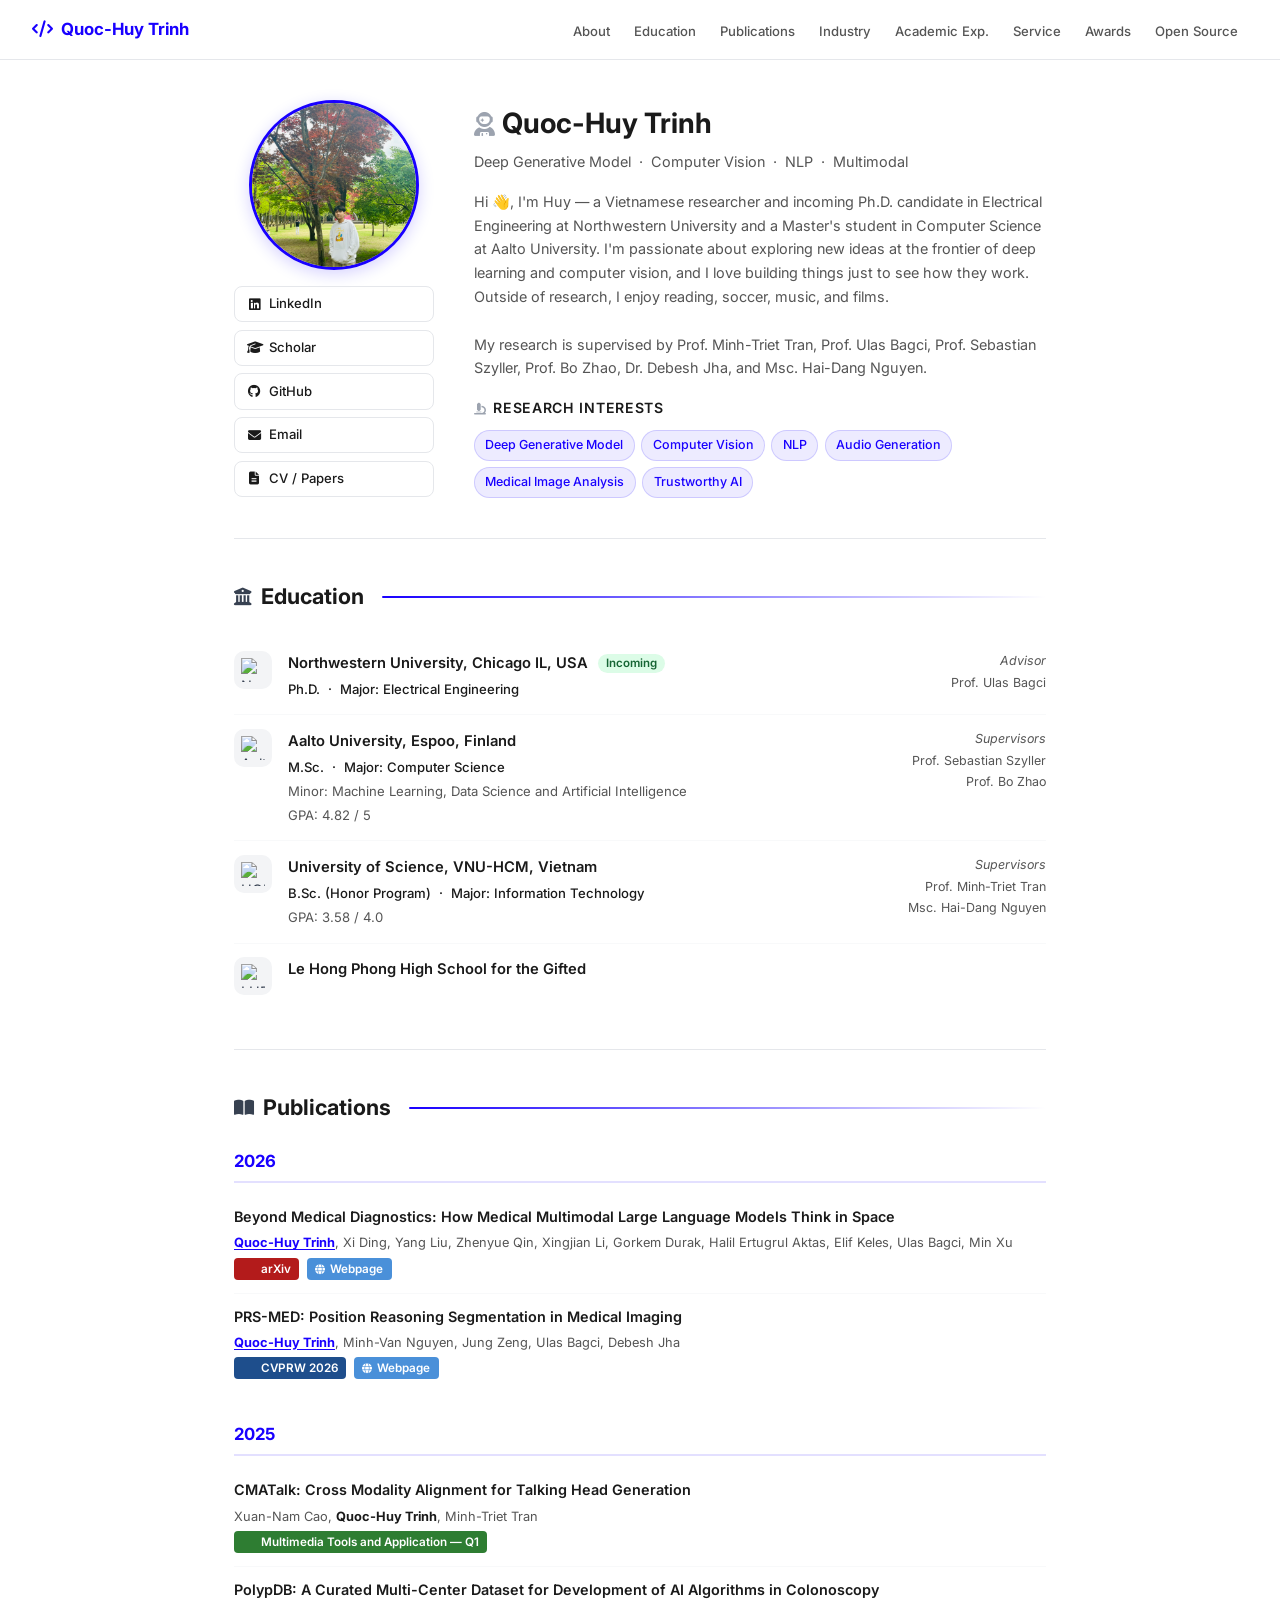
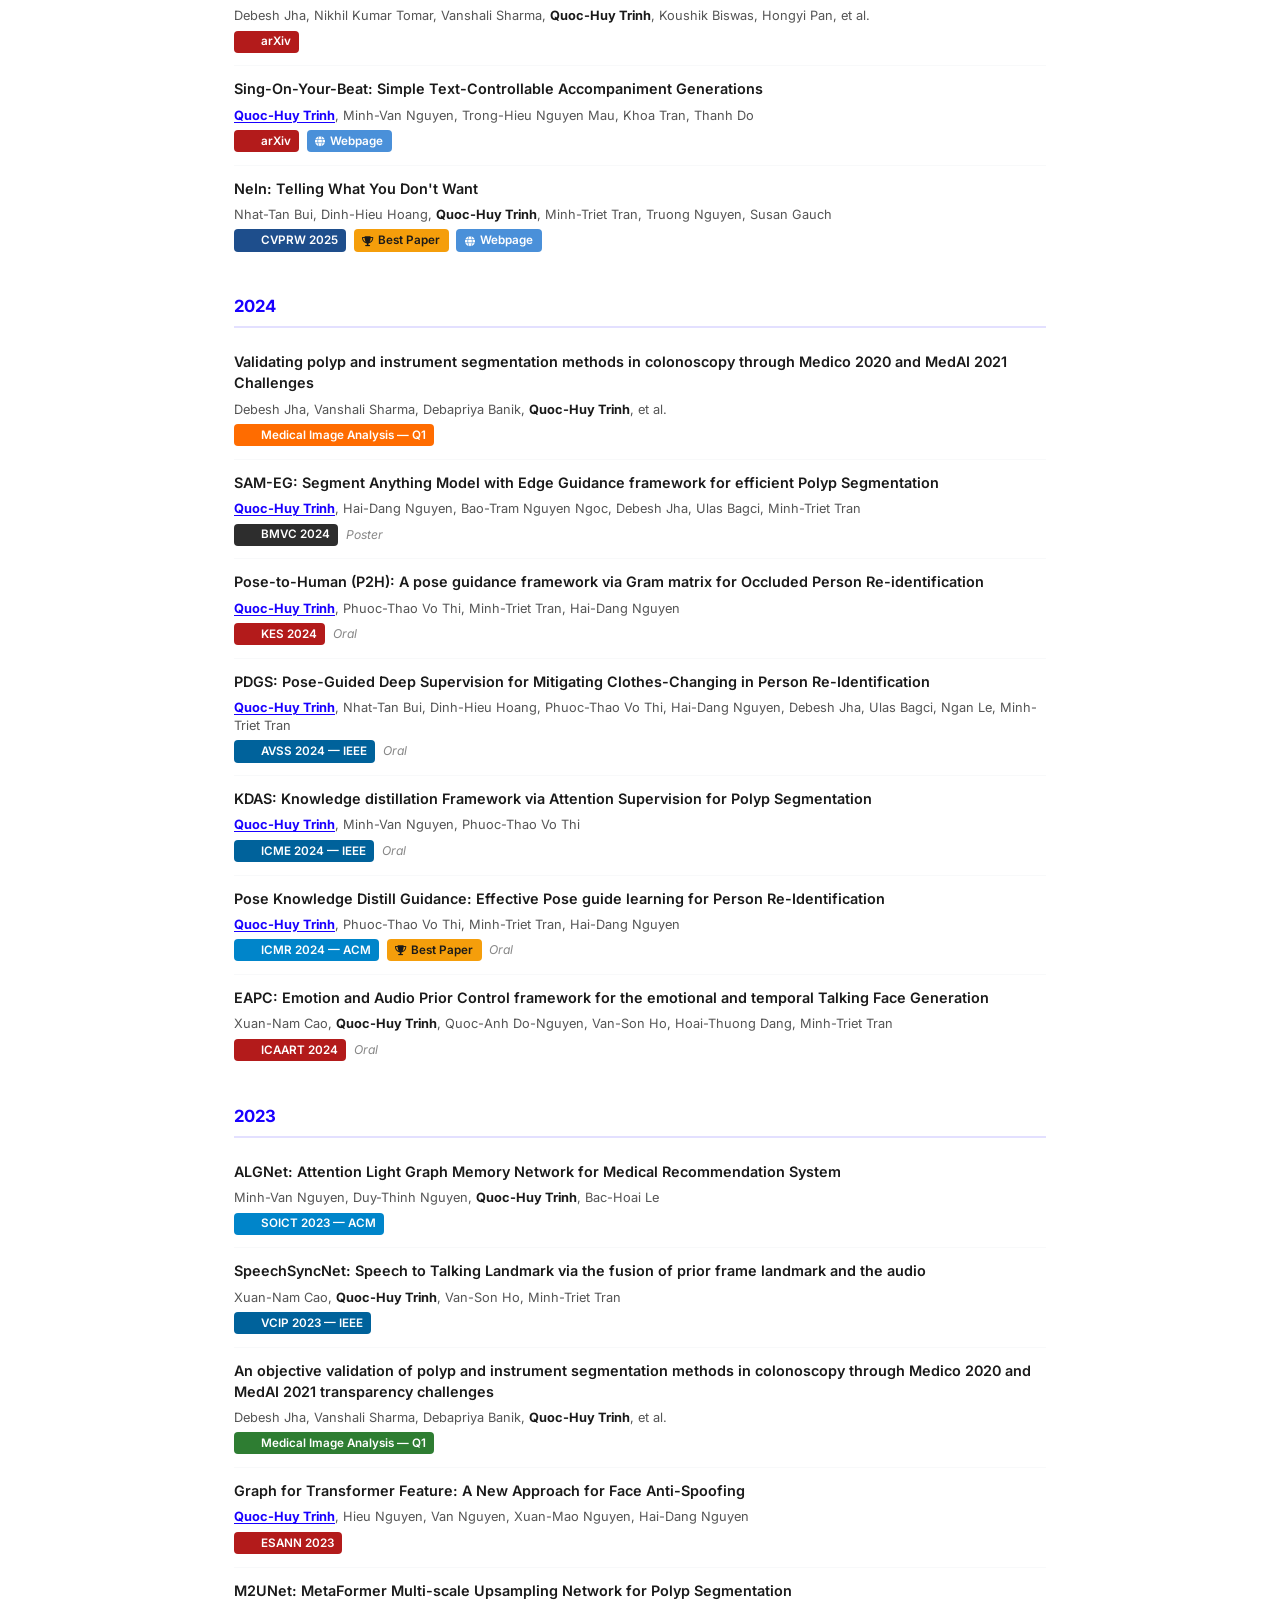
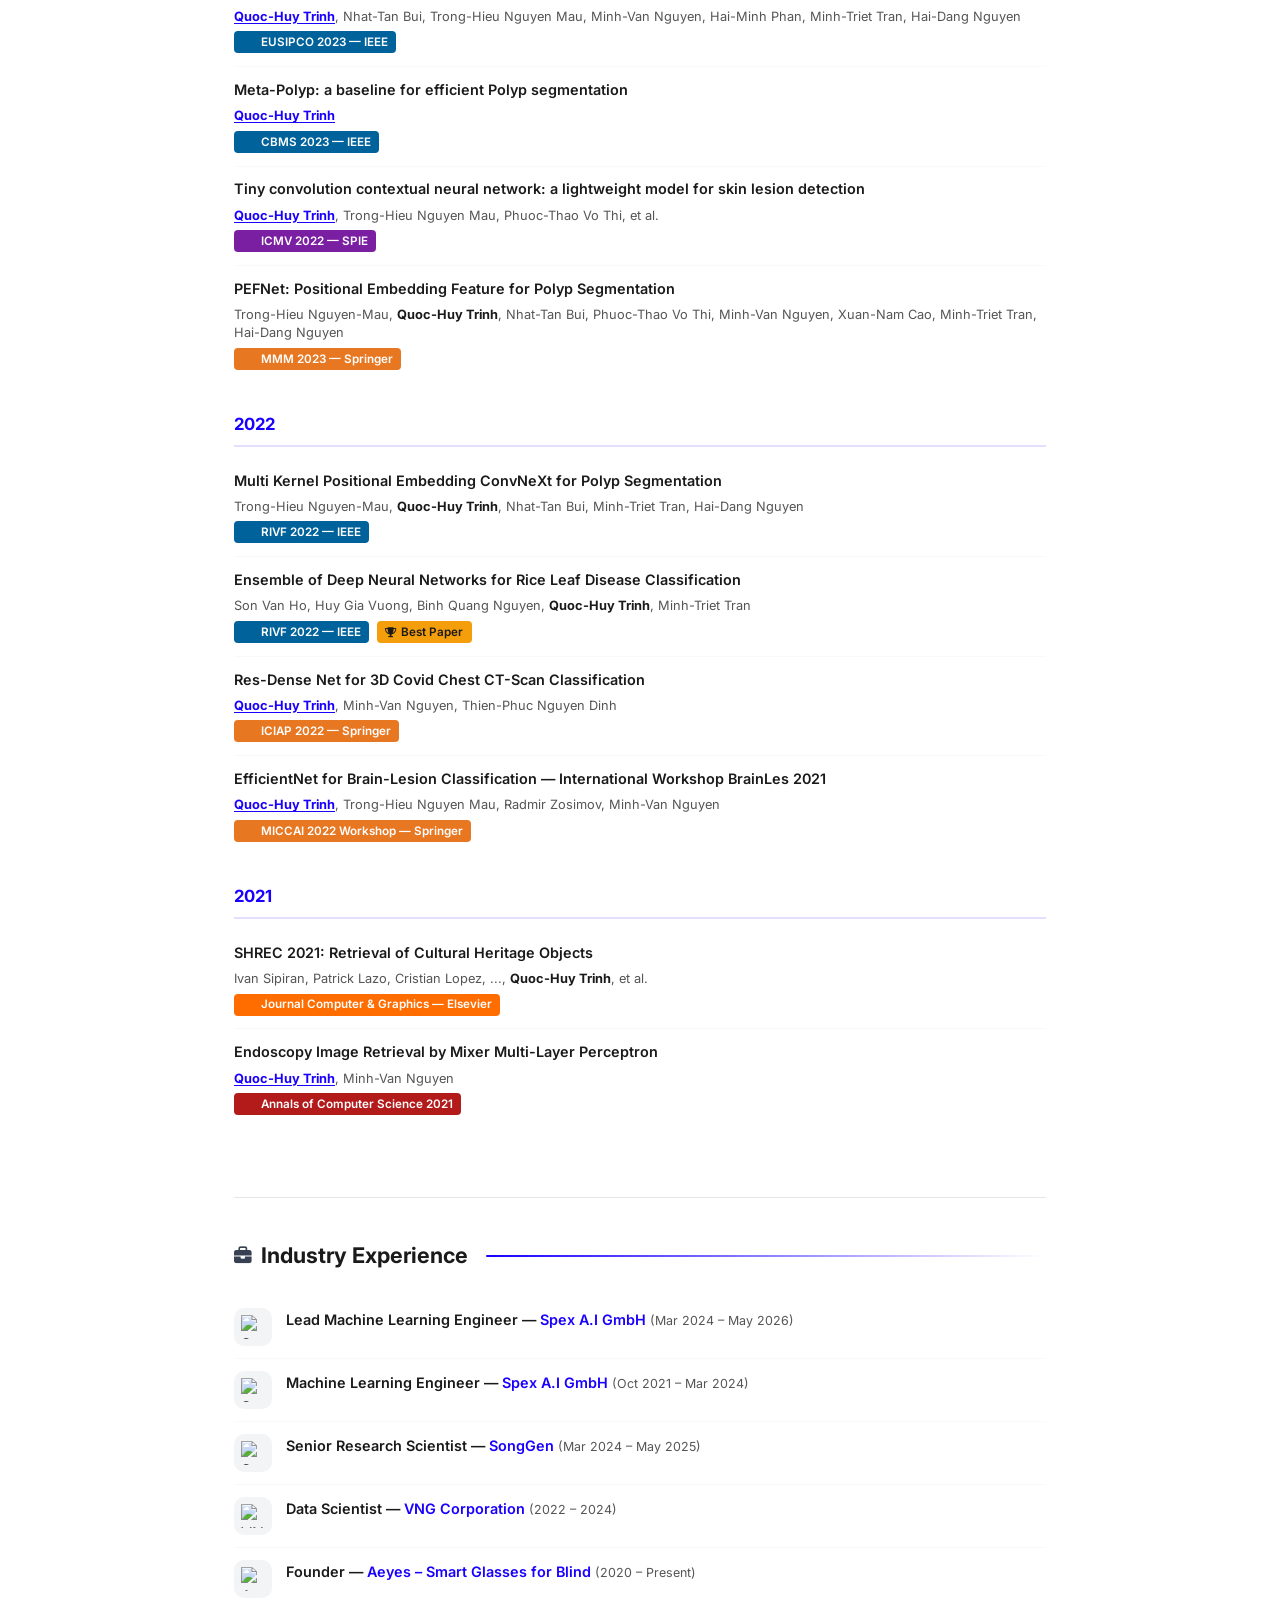
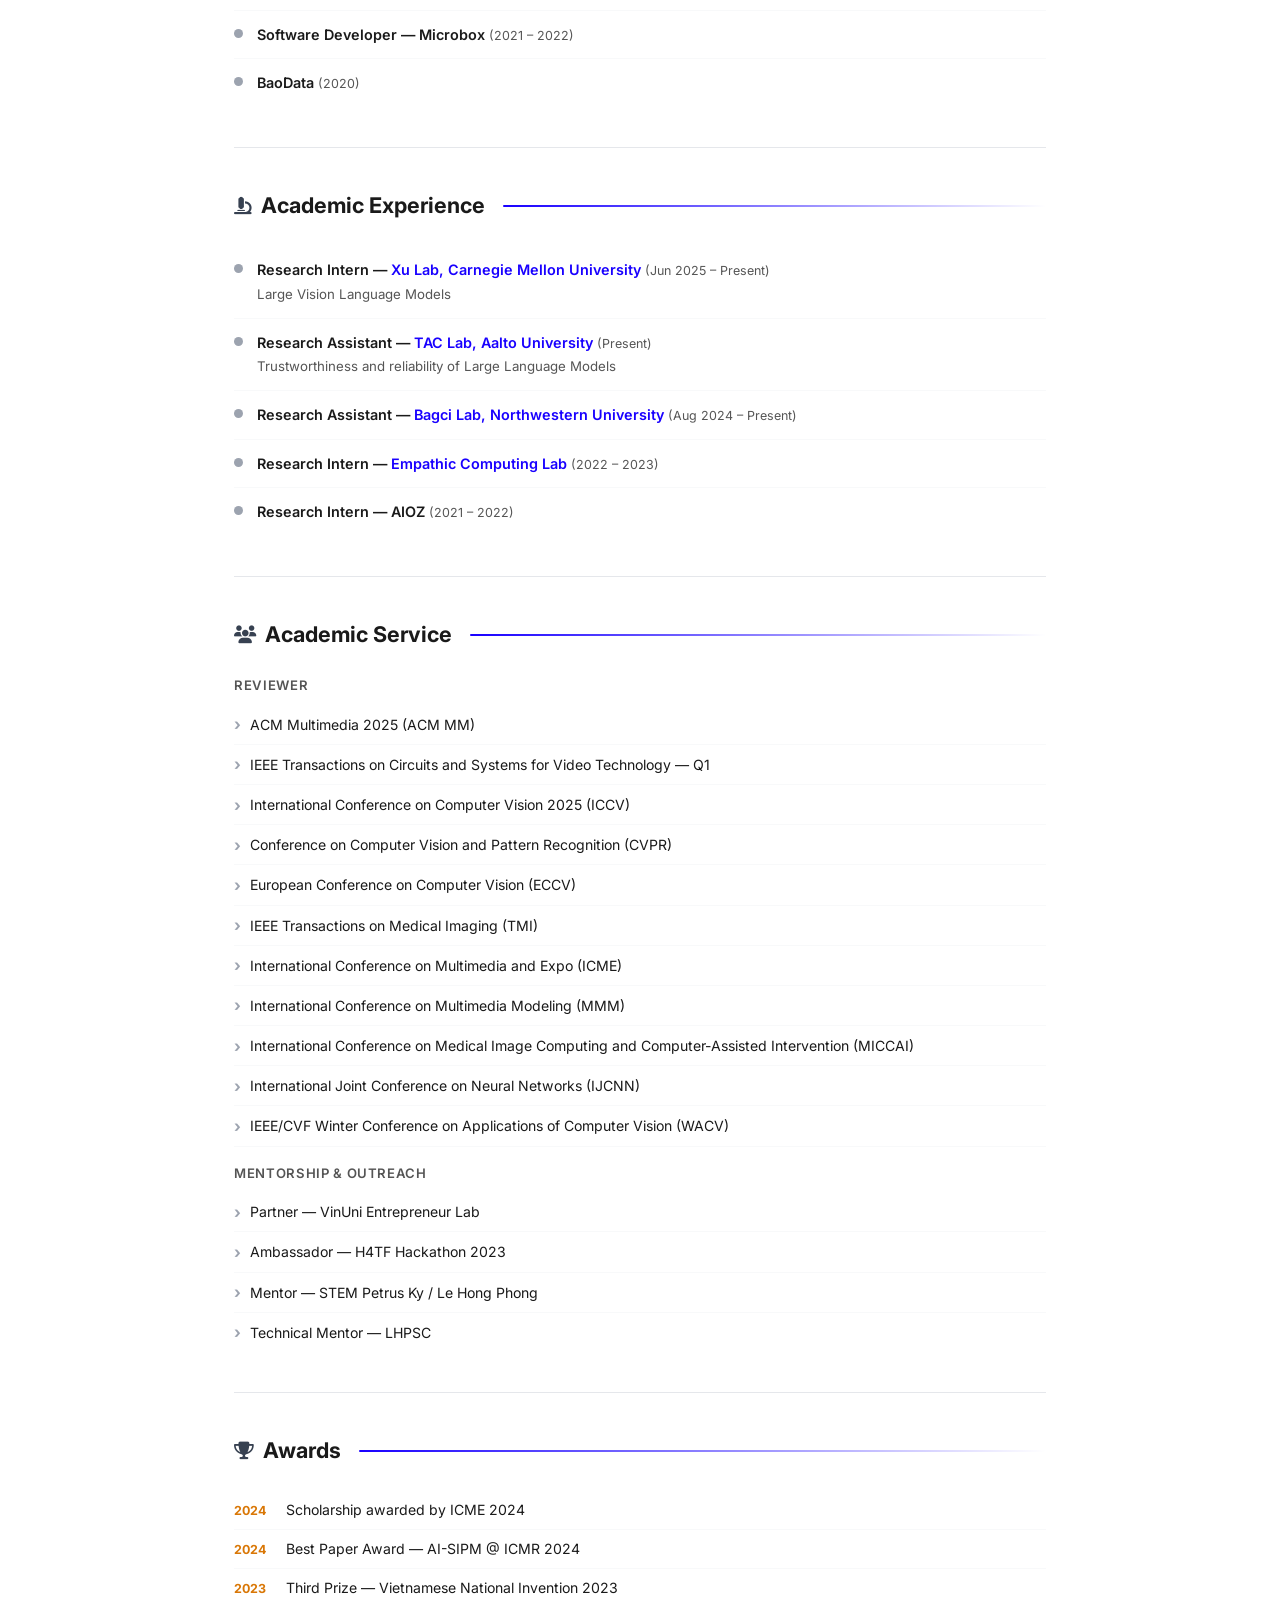
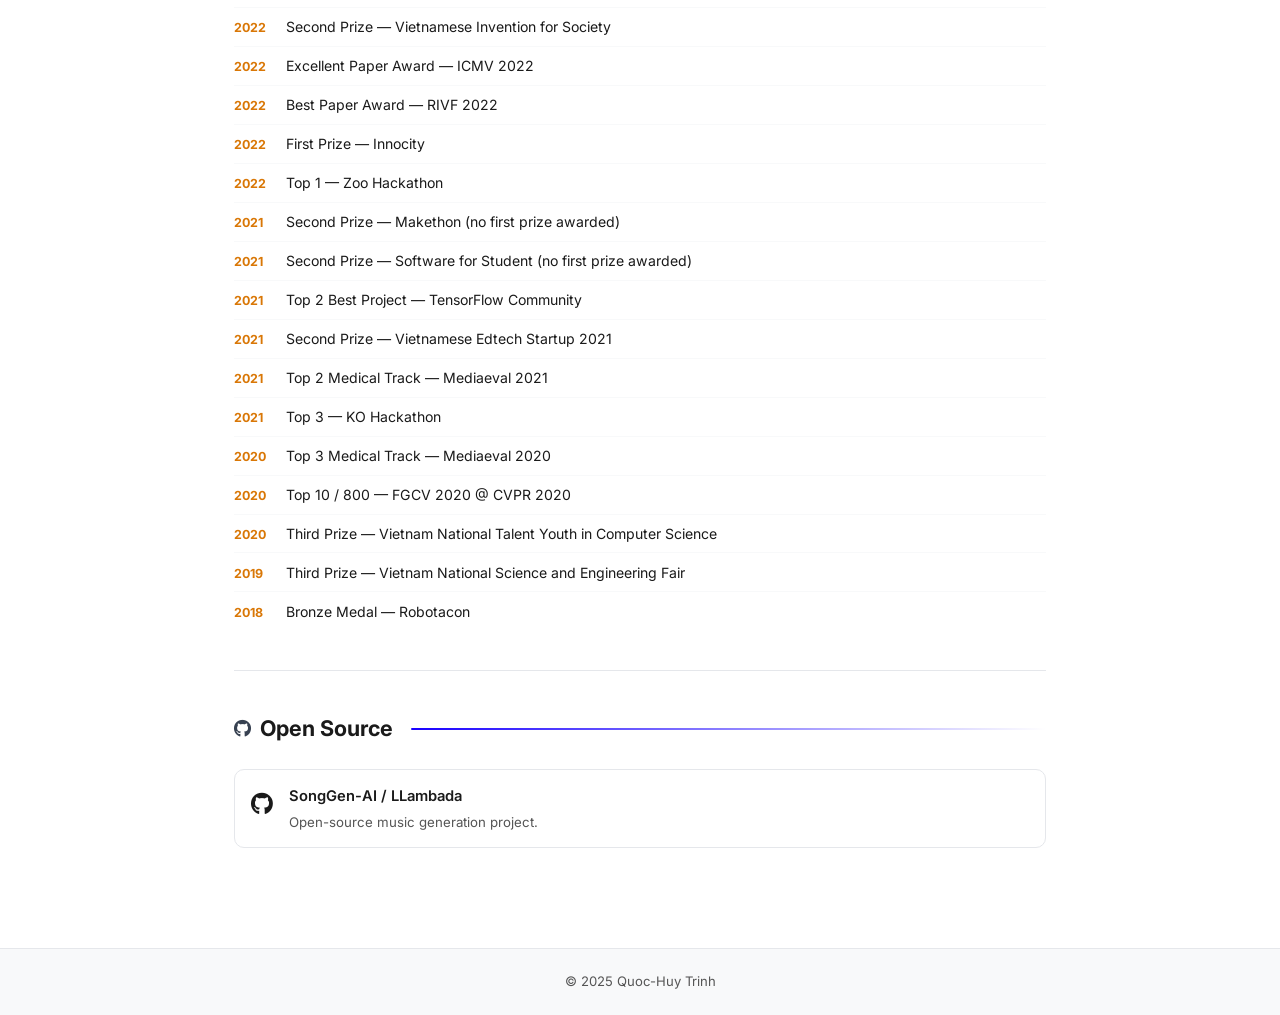
==== index.html @ 124f7237 "decorate" ====
<!DOCTYPE html>
<html lang="en">
<head>
    <meta charset="UTF-8">
    <title>Quoc-Huy Trinh</title>
    <meta name="viewport" content="width=device-width, initial-scale=1">
    <link rel="preconnect" href="https://fonts.googleapis.com">
    <link rel="preconnect" href="https://fonts.gstatic.com" crossorigin>
    <link href="https://fonts.googleapis.com/css2?family=Inter:wght@300;400;500;600;700&display=swap" rel="stylesheet">
    <link rel="stylesheet" href="https://cdnjs.cloudflare.com/ajax/libs/font-awesome/6.4.0/css/all.min.css">
    <link rel="icon" href="https://cdn.iconscout.com/icon/free/png-256/free-h-character-alphabet-letter-32852.png">
    <style>
        :root {
            --primary: #1900FF;
            --primary-dark: #1200cc;
            --primary-soft: rgba(25, 0, 255, 0.08);
            --text: #1a1a1a;
            --text-light: #555;
            --bg: #ffffff;
            --bg-alt: #f8f9fa;
            --border: #e5e7eb;
            --nav-height: 60px;
        }

        * { margin: 0; padding: 0; box-sizing: border-box; }

        html { scroll-behavior: smooth; }

        body {
            font-family: 'Inter', sans-serif;
            color: var(--text);
            background: var(--bg);
            line-height: 1.65;
        }

        /* ── NAV ── */
        nav {
            position: sticky;
            top: 0;
            z-index: 100;
            background: rgba(255,255,255,0.96);
            backdrop-filter: blur(8px);
            border-bottom: 1px solid var(--border);
            height: var(--nav-height);
            display: flex;
            align-items: center;
            padding: 0 2rem;
            gap: 2rem;
        }

        .nav-brand {
            font-size: 1.05rem;
            font-weight: 700;
            color: var(--primary);
            text-decoration: none;
            display: flex;
            align-items: center;
            gap: 0.5rem;
            white-space: nowrap;
            margin-right: auto;
        }

        .nav-links {
            display: flex;
            gap: 0.2rem;
            list-style: none;
        }

        .nav-links a {
            font-size: 0.82rem;
            font-weight: 500;
            color: var(--text-light);
            text-decoration: none;
            padding: 0.35rem 0.65rem;
            border-radius: 6px;
            transition: color 0.15s, background 0.15s;
            white-space: nowrap;
        }

        .nav-links a:hover {
            color: var(--primary);
            background: var(--primary-soft);
        }

        /* ── LAYOUT ── */
        main {
            max-width: 860px;
            margin: 0 auto;
            padding: 0 1.5rem 3rem;
        }

        section {
            padding: 2.5rem 0;
            border-bottom: 1px solid var(--border);
        }

        section:last-child { border-bottom: none; }

        .section-title {
            font-size: 1.35rem;
            font-weight: 700;
            color: var(--text);
            margin-bottom: 1.4rem;
            display: flex;
            align-items: center;
            gap: 0.55rem;
        }

        .section-title .icon {
            color: #374151;
            font-size: 1.1rem;
        }

        .section-title::after {
            content: '';
            flex: 1;
            height: 2px;
            background: linear-gradient(to right, var(--primary), transparent);
            margin-left: 0.6rem;
            border-radius: 2px;
        }

        /* ── ABOUT ── */
        .about-grid {
            display: grid;
            grid-template-columns: 200px 1fr;
            gap: 2.5rem;
            align-items: start;
        }

        .about-photo-col {
            display: flex;
            flex-direction: column;
            align-items: center;
            gap: 1rem;
        }

        .profile-photo {
            width: 170px;
            height: 170px;
            border-radius: 50%;
            object-fit: cover;
            border: 3px solid var(--primary);
            box-shadow: 0 4px 16px rgba(25,0,255,0.18);
        }

        .social-links {
            display: flex;
            flex-direction: column;
            gap: 0.45rem;
            width: 100%;
        }

        .social-link {
            display: flex;
            align-items: center;
            gap: 0.5rem;
            padding: 0.4rem 0.75rem;
            border-radius: 8px;
            text-decoration: none;
            font-size: 0.82rem;
            font-weight: 500;
            color: var(--text);
            border: 1px solid var(--border);
            transition: all 0.18s;
        }

        .social-link:hover {
            background: var(--primary);
            color: white;
            border-color: var(--primary);
        }

        .social-link i { width: 14px; text-align: center; }

        .about-bio h2 {
            font-size: 1.75rem;
            font-weight: 700;
            color: var(--text);
            margin-bottom: 0.25rem;
        }

        .about-bio .subtitle {
            font-size: 0.9rem;
            color: var(--text-light);
            margin-bottom: 1rem;
        }

        .about-bio p {
            font-size: 0.9rem;
            color: var(--text-light);
            margin-bottom: 0.75rem;
        }

        .research-interests { margin-top: 1rem; }

        .research-interests h3 {
            font-size: 0.88rem;
            font-weight: 600;
            margin-bottom: 0.7rem;
            color: var(--text);
            text-transform: uppercase;
            letter-spacing: 0.05em;
        }

        .interest-tags {
            display: flex;
            flex-wrap: wrap;
            gap: 0.4rem;
        }

        .interest-tag {
            background: var(--primary-soft);
            color: var(--primary);
            padding: 0.25rem 0.65rem;
            border-radius: 20px;
            font-size: 0.78rem;
            font-weight: 500;
            border: 1px solid rgba(25,0,255,0.15);
        }

        .phd-notice {
            margin-top: 1.1rem;
            padding: 0.7rem 1rem;
            background: linear-gradient(135deg, rgba(25,0,255,0.05), rgba(25,0,255,0.09));
            border-left: 3px solid var(--primary);
            border-radius: 0 8px 8px 0;
            font-size: 0.875rem;
            font-weight: 500;
            color: var(--primary-dark);
            display: flex;
            align-items: center;
            gap: 0.5rem;
        }

        /* ── EDUCATION ── */
        .edu-item {
            display: flex;
            gap: 1rem;
            padding: 0.85rem 0;
            border-bottom: 1px solid var(--bg-alt);
        }

        .edu-item:last-child { border-bottom: none; }

        .edu-icon {
            width: 38px;
            height: 38px;
            border-radius: 10px;
            background: #f3f4f6;
            display: flex;
            align-items: center;
            justify-content: center;
            color: #374151;
            flex-shrink: 0;
            font-size: 0.9rem;
        }

        .edu-icon img {
            width: 24px;
            height: 24px;
            object-fit: contain;
        }

        .edu-item { align-items: flex-start; }

        .edu-content {
            flex: 1;
            display: flex;
            justify-content: space-between;
            align-items: flex-start;
            gap: 1rem;
        }

        .edu-main { flex: 1; }

        .edu-content h3 { font-size: 0.92rem; font-weight: 600; margin-bottom: 0.25rem; }

        .edu-details {
            font-size: 0.82rem;
            color: var(--text-light);
            display: flex;
            flex-direction: column;
            gap: 0.15rem;
            margin-top: 0.15rem;
        }

        .edu-details .edu-major { font-weight: 500; color: var(--text); }
        .edu-details .edu-minor { color: var(--text-light); }
        .edu-details .edu-gpa   { color: var(--text-light); }

        .edu-supervisor {
            text-align: right;
            font-size: 0.78rem;
            color: var(--text-light);
            white-space: nowrap;
            flex-shrink: 0;
        }

        .edu-supervisor span {
            display: block;
            font-style: italic;
            margin-bottom: 0.1rem;
        }

        /* ── PUBLICATIONS ── */
        .year-group { margin-bottom: 1.8rem; }

        .year-label {
            font-size: 1.05rem;
            font-weight: 700;
            color: var(--primary);
            margin-bottom: 0.7rem;
            padding-bottom: 0.35rem;
            border-bottom: 2px solid rgba(25,0,255,0.12);
        }

        .pub-item {
            padding: 0.8rem 0;
            border-bottom: 1px solid var(--bg-alt);
        }

        .pub-item:last-child { border-bottom: none; }

        .pub-title {
            font-size: 0.9rem;
            font-weight: 600;
            margin-bottom: 0.4rem;
            color: var(--text);
            line-height: 1.45;
        }

        .pub-meta {
            display: flex;
            align-items: center;
            gap: 0.45rem;
            flex-wrap: wrap;
        }

        /* venue badges */
        .vbadge {
            display: inline-flex;
            align-items: center;
            gap: 0.3rem;
            padding: 0.18rem 0.55rem;
            border-radius: 4px;
            font-size: 0.73rem;
            font-weight: 600;
            text-decoration: none;
            transition: opacity 0.15s, transform 0.1s;
            line-height: 1.4;
        }

        .vbadge:hover { opacity: 0.82; transform: translateY(-1px); }

        .vbadge img {
            width: 13px;
            height: 13px;
            object-fit: contain;
            border-radius: 2px;
        }

        .vbadge i { font-size: 10px; }

        .b-ieee     { background: #00629B; color: #fff; }
        .b-arxiv    { background: #B31B1B; color: #fff; }
        .b-cvpr     { background: #1e4e8c; color: #fff; }
        .b-bmvc     { background: #2d2d2d; color: #fff; }
        .b-acm      { background: #0085CA; color: #fff; }
        .b-springer { background: #E87722; color: #fff; }
        .b-elsevier { background: #FF6C00; color: #fff; }
        .b-journal  { background: #2e7d32; color: #fff; }
        .b-spie     { background: #7B1FA2; color: #fff; }
        .b-other    { background: #546e7a; color: #fff; }
        .b-award    { background: #f59e0b; color: #1a1a1a; }
        .b-web      { background: #4a90d9; color: #fff; }

        .pub-authors {
            font-size: 0.8rem;
            color: var(--text-light);
            margin-bottom: 0.35rem;
            line-height: 1.4;
        }

        .me-first {
            color: var(--primary);
            font-weight: 700;
            text-decoration: underline;
            text-underline-offset: 2px;
        }

        .me {
            font-weight: 700;
            color: var(--text);
        }

        .pub-note {
            font-size: 0.76rem;
            color: #888;
            font-style: italic;
        }

        /* ── EXPERIENCE ── */
        .exp-item {
            display: flex;
            gap: 0.85rem;
            padding: 0.75rem 0;
            border-bottom: 1px solid var(--bg-alt);
            align-items: flex-start;
        }

        .exp-item:last-child { border-bottom: none; }

        .exp-dot {
            width: 9px;
            height: 9px;
            border-radius: 50%;
            background: #9ca3af;
            margin-top: 6px;
            flex-shrink: 0;
        }

        .exp-icon {
            width: 38px;
            height: 38px;
            border-radius: 10px;
            background: #f3f4f6;
            display: flex;
            align-items: center;
            justify-content: center;
            flex-shrink: 0;
        }

        .exp-icon img {
            width: 24px;
            height: 24px;
            object-fit: contain;
        }

        .exp-content h3 { font-size: 0.9rem; font-weight: 600; }
        .exp-content p  { font-size: 0.83rem; color: var(--text-light); margin-top: 0.1rem; }
        .exp-content a  { color: var(--primary); text-decoration: none; }
        .exp-content a:hover { text-decoration: underline; }

        .exp-period {
            font-size: 0.78rem;
            color: var(--text-light);
            font-weight: 400;
        }

        /* ── SERVICE ── */
        .service-subsection {
            font-size: 0.82rem;
            font-weight: 600;
            color: var(--text-light);
            text-transform: uppercase;
            letter-spacing: 0.05em;
            margin: 1rem 0 0.5rem;
        }

        .service-subsection:first-child { margin-top: 0; }

        .service-item {
            padding: 0.4rem 0;
            font-size: 0.88rem;
            border-bottom: 1px solid var(--bg-alt);
            display: flex;
            align-items: center;
            gap: 0.55rem;
        }

        .service-item:last-child { border-bottom: none; }

        .service-item::before {
            content: '›';
            color: #9ca3af;
            font-weight: 700;
            font-size: 1rem;
        }

        /* ── AWARDS ── */
        .award-item {
            display: flex;
            gap: 0.9rem;
            padding: 0.45rem 0;
            border-bottom: 1px solid var(--bg-alt);
            align-items: baseline;
            font-size: 0.88rem;
        }

        .award-item:last-child { border-bottom: none; }

        .award-year {
            font-size: 0.78rem;
            font-weight: 700;
            color: #d97706;
            min-width: 38px;
        }

        /* ── OPEN SOURCE ── */
        .repo-card {
            display: flex;
            align-items: flex-start;
            gap: 1rem;
            padding: 0.85rem 1rem;
            border: 1px solid var(--border);
            border-radius: 10px;
            text-decoration: none;
            color: var(--text);
            transition: border-color 0.18s, box-shadow 0.18s;
            margin-bottom: 0.75rem;
        }

        .repo-card:hover {
            border-color: #9ca3af;
            box-shadow: 0 2px 8px rgba(0,0,0,0.07);
        }

        .repo-card-icon {
            font-size: 1.4rem;
            color: #1a1a1a;
            flex-shrink: 0;
            margin-top: 2px;
        }

        .repo-card-body h3 {
            font-size: 0.92rem;
            font-weight: 600;
            margin-bottom: 0.2rem;
        }

        .repo-card-body p {
            font-size: 0.83rem;
            color: var(--text-light);
        }

        /* ── FOOTER ── */
        footer {
            background: var(--bg-alt);
            border-top: 1px solid var(--border);
            padding: 1.4rem;
            text-align: center;
            font-size: 0.82rem;
            color: var(--text-light);
        }

        /* ── WAVE ANIMATION ── */
        @keyframes wave {
            0%,100% { transform: rotate(0deg); }
            20%      { transform: rotate(20deg); }
            40%      { transform: rotate(-8deg); }
            60%      { transform: rotate(16deg); }
            80%      { transform: rotate(-4deg); }
        }

        /* ── RESPONSIVE ── */
        @media (max-width: 680px) {
            .about-grid { grid-template-columns: 1fr; }
            .about-photo-col { flex-direction: row; align-items: flex-start; flex-wrap: wrap; }
            .profile-photo { width: 120px; height: 120px; }
            .social-links { flex-direction: row; flex-wrap: wrap; }
            .social-link { flex: 1 1 120px; }
            .nav-links { display: none; }
        }
    </style>
</head>
<body>

<!-- ════════════════════════════════════════
     NAVIGATION
═════════════════════════════════════════ -->
<nav>
    <a href="#about" class="nav-brand">
        <i class="fa fa-code"></i>
        Quoc-Huy Trinh
    </a>
    <ul class="nav-links">
        <li><a href="#about">About</a></li>
        <li><a href="#education">Education</a></li>
        <li><a href="#publications">Publications</a></li>
        <li><a href="#industry">Industry</a></li>
        <li><a href="#academic-exp">Academic Exp.</a></li>
        <li><a href="#academic-service">Service</a></li>
        <li><a href="#awards">Awards</a></li>
        <li><a href="#opensource">Open Source</a></li>
    </ul>
</nav>

<main>

    <!-- ══════════════════════════════════
         ABOUT ME
    ═══════════════════════════════════ -->
    <section id="about">
        <div class="about-grid">

            <!-- photo + social -->
            <div class="about-photo-col">
                <img class="profile-photo" src="./huy.jpg" alt="Quoc-Huy Trinh">
                <div class="social-links">
                    <a class="social-link" href="https://www.linkedin.com/in/huy-quoc-450459161/" target="_blank">
                        <i class="fab fa-linkedin"></i> LinkedIn
                    </a>
                    <a class="social-link" href="https://scholar.google.com/citations?user=VQwSY1gAAAAJ&hl=en" target="_blank">
                        <i class="fas fa-graduation-cap"></i> Scholar
                    </a>
                    <a class="social-link" href="https://github.com/huyquoctrinh" target="_blank">
                        <i class="fab fa-github"></i> GitHub
                    </a>
                    <a class="social-link" href="mailto:trnhquchuy@yahoo.com.vn">
                        <i class="fas fa-envelope"></i> Email
                    </a>
                    <a class="social-link" href="https://drive.google.com/drive/folders/1bl-qgxJdpaIf_KxpLGqctbzZltnwOYov?usp=sharing" target="_blank">
                        <i class="fas fa-file-alt"></i> CV / Papers
                    </a>
                </div>
            </div>

            <!-- bio -->
            <div class="about-bio">
                <h2><i class="fas fa-user-astronaut" style="font-size:0.85em;color:#9ca3af;margin-right:0.45rem;"></i>Quoc-Huy Trinh</h2>
                <p class="subtitle">Deep Generative Model &nbsp;·&nbsp; Computer Vision &nbsp;·&nbsp; NLP &nbsp;·&nbsp; Multimodal</p>
                <p>
                    Hi <span style="display:inline-block;animation:wave 1.8s ease-in-out infinite;transform-origin:70% 70%;">👋</span>, I'm Huy — a Vietnamese researcher and incoming Ph.D. candidate in Electrical Engineering at Northwestern University and a Master's student in Computer Science at Aalto University. I'm passionate about exploring new ideas at the frontier of deep learning and computer vision, and I love building things just to see how they work. Outside of research, I enjoy reading, soccer, music, and films.
                    <br><br>
                    My research is supervised by Prof. Minh-Triet Tran, Prof. Ulas Bagci, Prof. Sebastian Szyller, Prof. Bo Zhao, Dr. Debesh Jha, and Msc. Hai-Dang Nguyen.
                </p>

                <div class="research-interests">
                    <h3><i class="fas fa-microscope" style="color:#9ca3af;margin-right:0.4rem;font-size:0.85em;"></i>Research Interests</h3>
                    <div class="interest-tags">
                        <span class="interest-tag">Deep Generative Model</span>
                        <span class="interest-tag">Computer Vision</span>
                        <span class="interest-tag">NLP</span>
                        <span class="interest-tag">Audio Generation</span>
                        <span class="interest-tag">Medical Image Analysis</span>
                        <span class="interest-tag">Trustworthy AI</span>
                    </div>
                </div>
            </div>

        </div>
    </section>

    <!-- ══════════════════════════════════
         EDUCATION
    ═══════════════════════════════════ -->
    <section id="education">
        <h2 class="section-title"><i class="fas fa-university icon"></i> Education</h2>

        <!-- PhD -->
        <div class="edu-item">
            <div class="edu-icon"><img src="https://www.google.com/s2/favicons?sz=64&domain=northwestern.edu" alt="Northwestern"></div>
            <div class="edu-content">
                <div class="edu-main">
                    <h3>
                        Northwestern University, Chicago IL, USA
                        <span style="background:#dcfce7;color:#166534;font-size:0.72rem;font-weight:600;padding:0.15rem 0.5rem;border-radius:20px;margin-left:0.4rem;">Incoming</span>
                    </h3>
                    <div class="edu-details">
                        <span class="edu-major">Ph.D. &nbsp;·&nbsp; Major: Electrical Engineering</span>
                    </div>
                </div>
                <div class="edu-supervisor">
                    <span>Advisor</span>
                    Prof. Ulas Bagci
                </div>
            </div>
        </div>

        <!-- Master -->
        <div class="edu-item">
            <div class="edu-icon"><img src="https://www.google.com/s2/favicons?sz=64&domain=aalto.fi" alt="Aalto"></div>
            <div class="edu-content">
                <div class="edu-main">
                    <h3>Aalto University, Espoo, Finland</h3>
                    <div class="edu-details">
                        <span class="edu-major">M.Sc. &nbsp;·&nbsp; Major: Computer Science</span>
                        <span class="edu-minor">Minor: Machine Learning, Data Science and Artificial Intelligence</span>
                        <span class="edu-gpa">GPA: 4.82 / 5</span>
                    </div>
                </div>
                <div class="edu-supervisor">
                    <span>Supervisors</span>
                    Prof. Sebastian Szyller<br>Prof. Bo Zhao
                </div>
            </div>
        </div>

        <!-- Bachelor -->
        <div class="edu-item">
            <div class="edu-icon"><img src="https://upload.wikimedia.org/wikipedia/commons/1/16/Logo-KHTN.jpg" alt="HCMUS"></div>
            <div class="edu-content">
                <div class="edu-main">
                    <h3>University of Science, VNU-HCM, Vietnam</h3>
                    <div class="edu-details">
                        <span class="edu-major">B.Sc. (Honor Program) &nbsp;·&nbsp; Major: Information Technology</span>
                        <span class="edu-gpa">GPA: 3.58 / 4.0 </span>
                    </div>
                </div>
                <div class="edu-supervisor">
                    <span>Supervisors</span>
                    Prof. Minh-Triet Tran<br>Msc. Hai-Dang Nguyen
                </div>
            </div>
        </div>

        <!-- High school -->
        <div class="edu-item">
            <div class="edu-icon"><img src="https://media.licdn.com/dms/image/v2/C4D0BAQHf3NIB0jKAiQ/company-logo_200_200/company-logo_200_200/0/1630564309889/lhpvietnam_logo?e=2147483647&v=beta&t=QFMkR0KsNmU_hEbmXWdJ5VxGeZHss4gHV3IDn_hReGA" alt="LHP"></div>
            <div class="edu-content">
                <div class="edu-main">
                    <h3>Le Hong Phong High School for the Gifted</h3>
                </div>
            </div>
        </div>
    </section>

    <!-- ══════════════════════════════════
         PUBLICATIONS
    ═══════════════════════════════════ -->
    <section id="publications">
        <h2 class="section-title"><i class="fas fa-book-open icon"></i> Publications</h2>

        <!-- ── 2026 ── -->
        <div class="year-group">
            <div class="year-label">2026</div>

            <div class="pub-item">
                <div class="pub-title">Beyond Medical Diagnostics: How Medical Multimodal Large Language Models Think in Space</div>
                <div class="pub-authors"><span class="me-first">Quoc-Huy Trinh</span>, Xi Ding, Yang Liu, Zhenyue Qin, Xingjian Li, Gorkem Durak, Halil Ertugrul Aktas, Elif Keles, Ulas Bagci, Min Xu</div>
                <div class="pub-meta">
                    <a class="vbadge b-arxiv" href="https://arxiv.org/abs/2603.13800" target="_blank">
                        <img src="https://www.google.com/s2/favicons?domain=arxiv.org" alt="">
                        arXiv
                    </a>
                    <a class="vbadge b-web" href="https://huyquoctrinh.github.io/SpatialMed/" target="_blank">
                        <i class="fas fa-globe"></i>
                        Webpage
                    </a>
                </div>
            </div>

            <div class="pub-item">
                <div class="pub-title">PRS-MED: Position Reasoning Segmentation in Medical Imaging</div>
                <div class="pub-authors"><span class="me-first">Quoc-Huy Trinh</span>, Minh-Van Nguyen, Jung Zeng, Ulas Bagci, Debesh Jha</div>
                <div class="pub-meta">
                    <a class="vbadge b-cvpr" href="https://arxiv.org/abs/2505.11872" target="_blank">
                        <img src="https://www.google.com/s2/favicons?domain=thecvf.com" alt="">
                        CVPRW 2026
                    </a>
                    <a class="vbadge b-web" href="https://huyquoctrinh.github.io/prsmed/" target="_blank">
                        <i class="fas fa-globe"></i>
                        Webpage
                    </a>
                </div>
            </div>
        </div>

        <!-- ── 2025 ── -->
        <div class="year-group">
            <div class="year-label">2025</div>

            <div class="pub-item">
                <div class="pub-title">CMATalk: Cross Modality Alignment for Talking Head Generation</div>
                <div class="pub-authors">Xuan-Nam Cao, <span class="me">Quoc-Huy Trinh</span>, Minh-Triet Tran</div>
                <div class="pub-meta">
                    <a class="vbadge b-journal" href="#">
                        <img src="https://www.google.com/s2/favicons?domain=springer.com" alt="">
                        Multimedia Tools and Application — Q1
                    </a>
                </div>
            </div>

            <div class="pub-item">
                <div class="pub-title">PolypDB: A Curated Multi-Center Dataset for Development of AI Algorithms in Colonoscopy</div>
                <div class="pub-authors">Debesh Jha, Nikhil Kumar Tomar, Vanshali Sharma, <span class="me">Quoc-Huy Trinh</span>, Koushik Biswas, Hongyi Pan, et al.</div>
                <div class="pub-meta">
                    <a class="vbadge b-arxiv" href="https://arxiv.org/abs/2409.00045" target="_blank">
                        <img src="https://www.google.com/s2/favicons?domain=arxiv.org" alt="">
                        arXiv
                    </a>
                </div>
            </div>

            <div class="pub-item">
                <div class="pub-title">Sing-On-Your-Beat: Simple Text-Controllable Accompaniment Generations</div>
                <div class="pub-authors"><span class="me-first">Quoc-Huy Trinh</span>, Minh-Van Nguyen, Trong-Hieu Nguyen Mau, Khoa Tran, Thanh Do</div>
                <div class="pub-meta">
                    <a class="vbadge b-arxiv" href="https://arxiv.org/pdf/2411.01661" target="_blank">
                        <img src="https://www.google.com/s2/favicons?domain=arxiv.org" alt="">
                        arXiv
                    </a>
                    <a class="vbadge b-web" href="https://songgen-ai.github.io/llambada-demo/" target="_blank">
                        <i class="fas fa-globe"></i>
                        Webpage
                    </a>
                </div>
            </div>

            <div class="pub-item">
                <div class="pub-title">NeIn: Telling What You Don't Want</div>
                <div class="pub-authors">Nhat-Tan Bui, Dinh-Hieu Hoang, <span class="me">Quoc-Huy Trinh</span>, Minh-Triet Tran, Truong Nguyen, Susan Gauch</div>
                <div class="pub-meta">
                    <a class="vbadge b-cvpr" href="https://arxiv.org/pdf/2409.06481" target="_blank">
                        <img src="https://www.google.com/s2/favicons?domain=thecvf.com" alt="">
                        CVPRW 2025
                    </a>
                    <span class="vbadge b-award">
                        <i class="fas fa-trophy"></i> Best Paper
                    </span>
                    <a class="vbadge b-web" href="https://tanbuinhat.github.io/NeIn/" target="_blank">
                        <i class="fas fa-globe"></i>
                        Webpage
                    </a>
                </div>
            </div>
        </div>

        <!-- ── 2024 ── -->
        <div class="year-group">
            <div class="year-label">2024</div>

            <div class="pub-item">
                <div class="pub-title">Validating polyp and instrument segmentation methods in colonoscopy through Medico 2020 and MedAI 2021 Challenges</div>
                <div class="pub-authors">Debesh Jha, Vanshali Sharma, Debapriya Banik, <span class="me">Quoc-Huy Trinh</span>, et al.</div>
                <div class="pub-meta">
                    <a class="vbadge b-elsevier" href="https://www.sciencedirect.com/science/article/pii/S1361841524002329" target="_blank">
                        <img src="https://www.google.com/s2/favicons?domain=sciencedirect.com" alt="">
                        Medical Image Analysis — Q1
                    </a>
                </div>
            </div>

            <div class="pub-item">
                <div class="pub-title">SAM-EG: Segment Anything Model with Edge Guidance framework for efficient Polyp Segmentation</div>
                <div class="pub-authors"><span class="me-first">Quoc-Huy Trinh</span>, Hai-Dang Nguyen, Bao-Tram Nguyen Ngoc, Debesh Jha, Ulas Bagci, Minh-Triet Tran</div>
                <div class="pub-meta">
                    <a class="vbadge b-bmvc" href="https://arxiv.org/abs/2406.14819" target="_blank">
                        <img src="https://www.google.com/s2/favicons?domain=bmva.org" alt="">
                        BMVC 2024
                    </a>
                    <span class="pub-note">Poster</span>
                </div>
            </div>

            <div class="pub-item">
                <div class="pub-title">Pose-to-Human (P2H): A pose guidance framework via Gram matrix for Occluded Person Re-identification</div>
                <div class="pub-authors"><span class="me-first">Quoc-Huy Trinh</span>, Phuoc-Thao Vo Thi, Minh-Triet Tran, Hai-Dang Nguyen</div>
                <div class="pub-meta">
                    <a class="vbadge b-arxiv" href="#" target="_blank">
                        <img src="https://www.google.com/s2/favicons?domain=arxiv.org" alt="">
                        KES 2024
                    </a>
                    <span class="pub-note">Oral</span>
                </div>
            </div>

            <div class="pub-item">
                <div class="pub-title">PDGS: Pose-Guided Deep Supervision for Mitigating Clothes-Changing in Person Re-Identification</div>
                <div class="pub-authors"><span class="me-first">Quoc-Huy Trinh</span>, Nhat-Tan Bui, Dinh-Hieu Hoang, Phuoc-Thao Vo Thi, Hai-Dang Nguyen, Debesh Jha, Ulas Bagci, Ngan Le, Minh-Triet Tran</div>
                <div class="pub-meta">
                    <a class="vbadge b-ieee" href="https://arxiv.org/html/2312.05634v3" target="_blank">
                        <img src="https://www.google.com/s2/favicons?domain=ieee.org" alt="">
                        AVSS 2024 — IEEE
                    </a>
                    <span class="pub-note">Oral</span>
                </div>
            </div>

            <div class="pub-item">
                <div class="pub-title">KDAS: Knowledge distillation Framework via Attention Supervision for Polyp Segmentation</div>
                <div class="pub-authors"><span class="me-first">Quoc-Huy Trinh</span>, Minh-Van Nguyen, Phuoc-Thao Vo Thi</div>
                <div class="pub-meta">
                    <a class="vbadge b-ieee" href="https://arxiv.org/abs/2312.08555" target="_blank">
                        <img src="https://www.google.com/s2/favicons?domain=ieee.org" alt="">
                        ICME 2024 — IEEE
                    </a>
                    <span class="pub-note">Oral</span>
                </div>
            </div>

            <div class="pub-item">
                <div class="pub-title">Pose Knowledge Distill Guidance: Effective Pose guide learning for Person Re-Identification</div>
                <div class="pub-authors"><span class="me-first">Quoc-Huy Trinh</span>, Phuoc-Thao Vo Thi, Minh-Triet Tran, Hai-Dang Nguyen</div>
                <div class="pub-meta">
                    <a class="vbadge b-acm" href="https://dl.acm.org/doi/pdf/10.1145/3643487.3662171" target="_blank">
                        <img src="https://www.google.com/s2/favicons?domain=acm.org" alt="">
                        ICMR 2024 — ACM
                    </a>
                    <span class="vbadge b-award">
                        <i class="fas fa-trophy"></i> Best Paper
                    </span>
                    <span class="pub-note">Oral</span>
                </div>
            </div>

            <div class="pub-item">
                <div class="pub-title">EAPC: Emotion and Audio Prior Control framework for the emotional and temporal Talking Face Generation</div>
                <div class="pub-authors">Xuan-Nam Cao, <span class="me">Quoc-Huy Trinh</span>, Quoc-Anh Do-Nguyen, Van-Son Ho, Hoai-Thuong Dang, Minh-Triet Tran</div>
                <div class="pub-meta">
                    <a class="vbadge b-arxiv" href="https://www.insticc.org/node/TechnicalProgram/icaart/2024/presentationDetails/124557" target="_blank">
                        <img src="https://www.google.com/s2/favicons?domain=arxiv.org" alt="">
                        ICAART 2024
                    </a>
                    <span class="pub-note">Oral</span>
                </div>
            </div>
        </div>

        <!-- ── 2023 ── -->
        <div class="year-group">
            <div class="year-label">2023</div>

            <div class="pub-item">
                <div class="pub-title">ALGNet: Attention Light Graph Memory Network for Medical Recommendation System</div>
                <div class="pub-authors">Minh-Van Nguyen, Duy-Thinh Nguyen, <span class="me">Quoc-Huy Trinh</span>, Bac-Hoai Le</div>
                <div class="pub-meta">
                    <a class="vbadge b-acm" href="https://dl.acm.org/doi/fullHtml/10.1145/3628797.3628983" target="_blank">
                        <img src="https://www.google.com/s2/favicons?domain=acm.org" alt="">
                        SOICT 2023 — ACM
                    </a>
                </div>
            </div>

            <div class="pub-item">
                <div class="pub-title">SpeechSyncNet: Speech to Talking Landmark via the fusion of prior frame landmark and the audio</div>
                <div class="pub-authors">Xuan-Nam Cao, <span class="me">Quoc-Huy Trinh</span>, Van-Son Ho, Minh-Triet Tran</div>
                <div class="pub-meta">
                    <a class="vbadge b-ieee" href="https://ieeexplore.ieee.org/abstract/document/10402739/" target="_blank">
                        <img src="https://www.google.com/s2/favicons?domain=ieee.org" alt="">
                        VCIP 2023 — IEEE
                    </a>
                </div>
            </div>

            <div class="pub-item">
                <div class="pub-title">An objective validation of polyp and instrument segmentation methods in colonoscopy through Medico 2020 and MedAI 2021 transparency challenges</div>
                <div class="pub-authors">Debesh Jha, Vanshali Sharma, Debapriya Banik, <span class="me">Quoc-Huy Trinh</span>, et al.</div>
                <div class="pub-meta">
                    <a class="vbadge b-journal" href="https://arxiv.org/pdf/2307.16262" target="_blank">
                        <img src="https://www.google.com/s2/favicons?domain=sciencedirect.com" alt="">
                        Medical Image Analysis — Q1
                    </a>
                </div>
            </div>

            <div class="pub-item">
                <div class="pub-title">Graph for Transformer Feature: A New Approach for Face Anti-Spoofing</div>
                <div class="pub-authors"><span class="me-first">Quoc-Huy Trinh</span>, Hieu Nguyen, Van Nguyen, Xuan-Mao Nguyen, Hai-Dang Nguyen</div>
                <div class="pub-meta">
                    <a class="vbadge b-arxiv" href="https://scholar.google.com/scholar?oi=bibs&cluster=13747788781553684069&btnI=1&hl=en" target="_blank">
                        <img src="https://www.google.com/s2/favicons?domain=arxiv.org" alt="">
                        ESANN 2023
                    </a>
                </div>
            </div>

            <div class="pub-item">
                <div class="pub-title">M2UNet: MetaFormer Multi-scale Upsampling Network for Polyp Segmentation</div>
                <div class="pub-authors"><span class="me-first">Quoc-Huy Trinh</span>, Nhat-Tan Bui, Trong-Hieu Nguyen Mau, Minh-Van Nguyen, Hai-Minh Phan, Minh-Triet Tran, Hai-Dang Nguyen</div>
                <div class="pub-meta">
                    <a class="vbadge b-ieee" href="https://eurasip.org/Proceedings/Eusipco/Eusipco2023/pdfs/0001115.pdf" target="_blank">
                        <img src="https://www.google.com/s2/favicons?domain=ieee.org" alt="">
                        EUSIPCO 2023 — IEEE
                    </a>
                </div>
            </div>

            <div class="pub-item">
                <div class="pub-title">Meta-Polyp: a baseline for efficient Polyp segmentation</div>
                <div class="pub-authors"><span class="me-first">Quoc-Huy Trinh</span></div>
                <div class="pub-meta">
                    <a class="vbadge b-ieee" href="https://www.computer.org/csdl/proceedings-article/cbms/2023/122400a742/1ORgmVyczT2" target="_blank">
                        <img src="https://www.google.com/s2/favicons?domain=ieee.org" alt="">
                        CBMS 2023 — IEEE
                    </a>
                </div>
            </div>

            <div class="pub-item">
                <div class="pub-title">Tiny convolution contextual neural network: a lightweight model for skin lesion detection</div>
                <div class="pub-authors"><span class="me-first">Quoc-Huy Trinh</span>, Trong-Hieu Nguyen Mau, Phuoc-Thao Vo Thi, et al.</div>
                <div class="pub-meta">
                    <a class="vbadge b-spie" href="https://www.spiedigitallibrary.org/conference-proceedings-of-spie/12701/127010U/Tiny-convolution-contextual-neural-network--a-lightweight-model-for/10.1117/12.2679699.short" target="_blank">
                        <img src="https://www.google.com/s2/favicons?domain=spiedigitallibrary.org" alt="">
                        ICMV 2022 — SPIE
                    </a>
                </div>
            </div>

            <div class="pub-item">
                <div class="pub-title">PEFNet: Positional Embedding Feature for Polyp Segmentation</div>
                <div class="pub-authors">Trong-Hieu Nguyen-Mau, <span class="me">Quoc-Huy Trinh</span>, Nhat-Tan Bui, Phuoc-Thao Vo Thi, Minh-Van Nguyen, Xuan-Nam Cao, Minh-Triet Tran, Hai-Dang Nguyen</div>
                <div class="pub-meta">
                    <a class="vbadge b-springer" href="https://link.springer.com/chapter/10.1007/978-3-031-27818-1_20" target="_blank">
                        <img src="https://www.google.com/s2/favicons?domain=springer.com" alt="">
                        MMM 2023 — Springer
                    </a>
                </div>
            </div>
        </div>

        <!-- ── 2022 ── -->
        <div class="year-group">
            <div class="year-label">2022</div>

            <div class="pub-item">
                <div class="pub-title">Multi Kernel Positional Embedding ConvNeXt for Polyp Segmentation</div>
                <div class="pub-authors">Trong-Hieu Nguyen-Mau, <span class="me">Quoc-Huy Trinh</span>, Nhat-Tan Bui, Minh-Triet Tran, Hai-Dang Nguyen</div>
                <div class="pub-meta">
                    <a class="vbadge b-ieee" href="https://ieeexplore.ieee.org/abstract/document/10013883/" target="_blank">
                        <img src="https://www.google.com/s2/favicons?domain=ieee.org" alt="">
                        RIVF 2022 — IEEE
                    </a>
                </div>
            </div>

            <div class="pub-item">
                <div class="pub-title">Ensemble of Deep Neural Networks for Rice Leaf Disease Classification</div>
                <div class="pub-authors">Son Van Ho, Huy Gia Vuong, Binh Quang Nguyen, <span class="me">Quoc-Huy Trinh</span>, Minh-Triet Tran</div>
                <div class="pub-meta">
                    <a class="vbadge b-ieee" href="https://ieeexplore.ieee.org/abstract/document/10013858/" target="_blank">
                        <img src="https://www.google.com/s2/favicons?domain=ieee.org" alt="">
                        RIVF 2022 — IEEE
                    </a>
                    <span class="vbadge b-award">
                        <i class="fas fa-trophy"></i> Best Paper
                    </span>
                </div>
            </div>

            <div class="pub-item">
                <div class="pub-title">Res-Dense Net for 3D Covid Chest CT-Scan Classification</div>
                <div class="pub-authors"><span class="me-first">Quoc-Huy Trinh</span>, Minh-Van Nguyen, Thien-Phuc Nguyen Dinh</div>
                <div class="pub-meta">
                    <a class="vbadge b-springer" href="https://link.springer.com/chapter/10.1007/978-3-031-13324-4_41" target="_blank">
                        <img src="https://www.google.com/s2/favicons?domain=springer.com" alt="">
                        ICIAP 2022 — Springer
                    </a>
                </div>
            </div>

            <div class="pub-item">
                <div class="pub-title">EfficientNet for Brain-Lesion Classification — International Workshop BrainLes 2021</div>
                <div class="pub-authors"><span class="me-first">Quoc-Huy Trinh</span>, Trong-Hieu Nguyen Mau, Radmir Zosimov, Minh-Van Nguyen</div>
                <div class="pub-meta">
                    <a class="vbadge b-springer" href="https://link.springer.com/chapter/10.1007/978-3-031-08999-2_20" target="_blank">
                        <img src="https://www.google.com/s2/favicons?domain=springer.com" alt="">
                        MICCAI 2022 Workshop — Springer
                    </a>
                </div>
            </div>
        </div>

        <!-- ── 2021 ── -->
        <div class="year-group">
            <div class="year-label">2021</div>

            <div class="pub-item">
                <div class="pub-title">SHREC 2021: Retrieval of Cultural Heritage Objects</div>
                <div class="pub-authors">Ivan Sipiran, Patrick Lazo, Cristian Lopez, ..., <span class="me">Quoc-Huy Trinh</span>, et al.</div>
                <div class="pub-meta">
                    <a class="vbadge b-elsevier" href="https://www.sciencedirect.com/science/article/pii/S0097849321001412" target="_blank">
                        <img src="https://www.google.com/s2/favicons?domain=sciencedirect.com" alt="">
                        Journal Computer &amp; Graphics — Elsevier
                    </a>
                </div>
            </div>

            <div class="pub-item">
                <div class="pub-title">Endoscopy Image Retrieval by Mixer Multi-Layer Perceptron</div>
                <div class="pub-authors"><span class="me-first">Quoc-Huy Trinh</span>, Minh-Van Nguyen</div>
                <div class="pub-meta">
                    <a class="vbadge b-arxiv" href="https://annals-csis.org/Volume_26/drp/pdf/145.pdf" target="_blank">
                        <img src="https://www.google.com/s2/favicons?domain=arxiv.org" alt="">
                        Annals of Computer Science 2021
                    </a>
                </div>
            </div>
        </div>
    </section>

    <!-- ══════════════════════════════════
         INDUSTRY EXPERIENCE
    ═══════════════════════════════════ -->
    <section id="industry">
        <h2 class="section-title"><i class="fas fa-briefcase icon"></i> Industry Experience</h2>

        <div class="exp-item">
            <div class="exp-icon"><img src="https://www.google.com/s2/favicons?sz=64&domain=spexai.com" alt="SpexAI"></div>
            <div class="exp-content">
                <h3>Lead Machine Learning Engineer &mdash; <a href="https://www.spexai.com/" target="_blank">Spex A.I GmbH</a>
                    <span class="exp-period">(Mar 2024 – May 2026)</span></h3>
            </div>
        </div>

        <div class="exp-item">
            <div class="exp-icon"><img src="https://www.google.com/s2/favicons?sz=64&domain=spexai.com" alt="SpexAI"></div>
            <div class="exp-content">
                <h3>Machine Learning Engineer &mdash; <a href="https://www.spexai.com/" target="_blank">Spex A.I GmbH</a>
                    <span class="exp-period">(Oct 2021 – Mar 2024)</span></h3>
            </div>
        </div>

        <div class="exp-item">
            <div class="exp-icon"><img src="https://www.google.com/s2/favicons?sz=64&domain=cremi.ai" alt="SongGen"></div>
            <div class="exp-content">
                <h3>Senior Research Scientist &mdash; <a href="https://cremi.ai/" target="_blank">SongGen</a>
                    <span class="exp-period">(Mar 2024 – May 2025)</span></h3>
            </div>
        </div>

        <div class="exp-item">
            <div class="exp-icon"><img src="https://www.google.com/s2/favicons?sz=64&domain=vng.com.vn" alt="VNG"></div>
            <div class="exp-content">
                <h3>Data Scientist &mdash; <a href="https://vng.com.vn/" target="_blank">VNG Corporation</a>
                    <span class="exp-period">(2022 – 2024)</span></h3>
            </div>
        </div>

        <div class="exp-item">
            <div class="exp-icon"><img src="https://www.google.com/s2/favicons?sz=64&domain=tivivui95.github.io" alt="Aeyes"></div>
            <div class="exp-content">
                <h3>Founder &mdash; <a href="https://tivivui95.github.io/aeyes-web/img/logo/logo-Aeyes.png" target="_blank">Aeyes – Smart Glasses for Blind</a>
                    <span class="exp-period">(2020 – Present)</span></h3>
            </div>
        </div>

        <div class="exp-item">
            <div class="exp-dot"></div>
            <div class="exp-content">
                <h3>Software Developer &mdash; Microbox
                    <span class="exp-period">(2021 – 2022)</span></h3>
            </div>
        </div>

        <div class="exp-item">
            <div class="exp-dot"></div>
            <div class="exp-content">
                <h3>BaoData <span class="exp-period">(2020)</span></h3>
            </div>
        </div>
    </section>

    <!-- ══════════════════════════════════
         ACADEMIC EXPERIENCE
    ═══════════════════════════════════ -->
    <section id="academic-exp">
        <h2 class="section-title"><i class="fas fa-microscope icon"></i> Academic Experience</h2>

        <div class="exp-item">
            <div class="exp-dot"></div>
            <div class="exp-content">
                <h3>Research Intern &mdash; <a href="https://xulabs.github.io/min-xu/" target="_blank">Xu Lab, Carnegie Mellon University</a>
                    <span class="exp-period">(Jun 2025 – Present)</span></h3>
                <p>Large Vision Language Models</p>
            </div>
        </div>

        <div class="exp-item">
            <div class="exp-dot"></div>
            <div class="exp-content">
                <h3>Research Assistant &mdash; <a href="https://taclab.aalto.fi/" target="_blank">TAC Lab, Aalto University</a>
                    <span class="exp-period">(Present)</span></h3>
                <p>Trustworthiness and reliability of Large Language Models</p>
            </div>
        </div>

        <div class="exp-item">
            <div class="exp-dot"></div>
            <div class="exp-content">
                <h3>Research Assistant &mdash; <a href="https://www.bagcilab.com/" target="_blank">Bagci Lab, Northwestern University</a>
                    <span class="exp-period">(Aug 2024 – Present)</span></h3>
            </div>
        </div>

        <div class="exp-item">
            <div class="exp-dot"></div>
            <div class="exp-content">
                <h3>Research Intern &mdash; <a href="http://empathiccomputing.org/" target="_blank">Empathic Computing Lab</a>
                    <span class="exp-period">(2022 – 2023)</span></h3>
            </div>
        </div>

        <div class="exp-item">
            <div class="exp-dot"></div>
            <div class="exp-content">
                <h3>Research Intern &mdash; AIOZ
                    <span class="exp-period">(2021 – 2022)</span></h3>
            </div>
        </div>
    </section>

    <!-- ══════════════════════════════════
         ACADEMIC SERVICE
    ═══════════════════════════════════ -->
    <section id="academic-service">
        <h2 class="section-title"><i class="fas fa-users icon"></i> Academic Service</h2>

        <p class="service-subsection">Reviewer</p>
        <div class="service-item">ACM Multimedia 2025 (ACM MM)</div>
        <div class="service-item">IEEE Transactions on Circuits and Systems for Video Technology — Q1</div>
        <div class="service-item">International Conference on Computer Vision 2025 (ICCV)</div>
        <div class="service-item">Conference on Computer Vision and Pattern Recognition (CVPR)</div>
        <div class="service-item">European Conference on Computer Vision (ECCV)</div>
        <div class="service-item">IEEE Transactions on Medical Imaging (TMI)</div>
        <div class="service-item">International Conference on Multimedia and Expo (ICME)</div>
        <div class="service-item">International Conference on Multimedia Modeling (MMM)</div>
        <div class="service-item">International Conference on Medical Image Computing and Computer-Assisted Intervention (MICCAI)</div>
        <div class="service-item">International Joint Conference on Neural Networks (IJCNN)</div>
        <div class="service-item">IEEE/CVF Winter Conference on Applications of Computer Vision (WACV)</div>

        <p class="service-subsection">Mentorship &amp; Outreach</p>
        <div class="service-item">Partner — VinUni Entrepreneur Lab</div>
        <div class="service-item">Ambassador — H4TF Hackathon 2023</div>
        <div class="service-item">Mentor — STEM Petrus Ky / Le Hong Phong</div>
        <div class="service-item">Technical Mentor — LHPSC</div>
    </section>

    <!-- ══════════════════════════════════
         AWARDS
    ═══════════════════════════════════ -->
    <section id="awards">
        <h2 class="section-title"><i class="fas fa-trophy icon"></i> Awards</h2>

        <div class="award-item"><span class="award-year">2024</span>Scholarship awarded by ICME 2024</div>
        <div class="award-item"><span class="award-year">2024</span>Best Paper Award — AI-SIPM @ ICMR 2024</div>
        <div class="award-item"><span class="award-year">2023</span>Third Prize — Vietnamese National Invention 2023</div>
        <div class="award-item"><span class="award-year">2022</span>Second Prize — Vietnamese Invention for Society</div>
        <div class="award-item"><span class="award-year">2022</span>Excellent Paper Award — ICMV 2022</div>
        <div class="award-item"><span class="award-year">2022</span>Best Paper Award — RIVF 2022</div>
        <div class="award-item"><span class="award-year">2022</span>First Prize — Innocity</div>
        <div class="award-item"><span class="award-year">2022</span>Top 1 — Zoo Hackathon</div>
        <div class="award-item"><span class="award-year">2021</span>Second Prize — Makethon (no first prize awarded)</div>
        <div class="award-item"><span class="award-year">2021</span>Second Prize — Software for Student (no first prize awarded)</div>
        <div class="award-item"><span class="award-year">2021</span>Top 2 Best Project — TensorFlow Community</div>
        <div class="award-item"><span class="award-year">2021</span>Second Prize — Vietnamese Edtech Startup 2021</div>
        <div class="award-item"><span class="award-year">2021</span>Top 2 Medical Track — Mediaeval 2021</div>
        <div class="award-item"><span class="award-year">2021</span>Top 3 — KO Hackathon</div>
        <div class="award-item"><span class="award-year">2020</span>Top 3 Medical Track — Mediaeval 2020</div>
        <div class="award-item"><span class="award-year">2020</span>Top 10 / 800 — FGCV 2020 @ CVPR 2020</div>
        <div class="award-item"><span class="award-year">2020</span>Third Prize — Vietnam National Talent Youth in Computer Science</div>
        <div class="award-item"><span class="award-year">2019</span>Third Prize — Vietnam National Science and Engineering Fair</div>
        <div class="award-item"><span class="award-year">2018</span>Bronze Medal — Robotacon</div>
    </section>

    <!-- ══════════════════════════════════
         OPEN SOURCE
    ═══════════════════════════════════ -->
    <section id="opensource">
        <h2 class="section-title"><i class="fab fa-github icon"></i> Open Source</h2>

        <a class="repo-card" href="https://github.com/SongGen-AI/LLambada" target="_blank">
            <div class="repo-card-icon"><i class="fab fa-github"></i></div>
            <div class="repo-card-body">
                <h3>SongGen-AI / LLambada</h3>
                <p>Open-source music generation project.</p>
            </div>
        </a>
    </section>

</main>

<footer>
    &copy; 2025 Quoc-Huy Trinh
</footer>

</body>
</html>
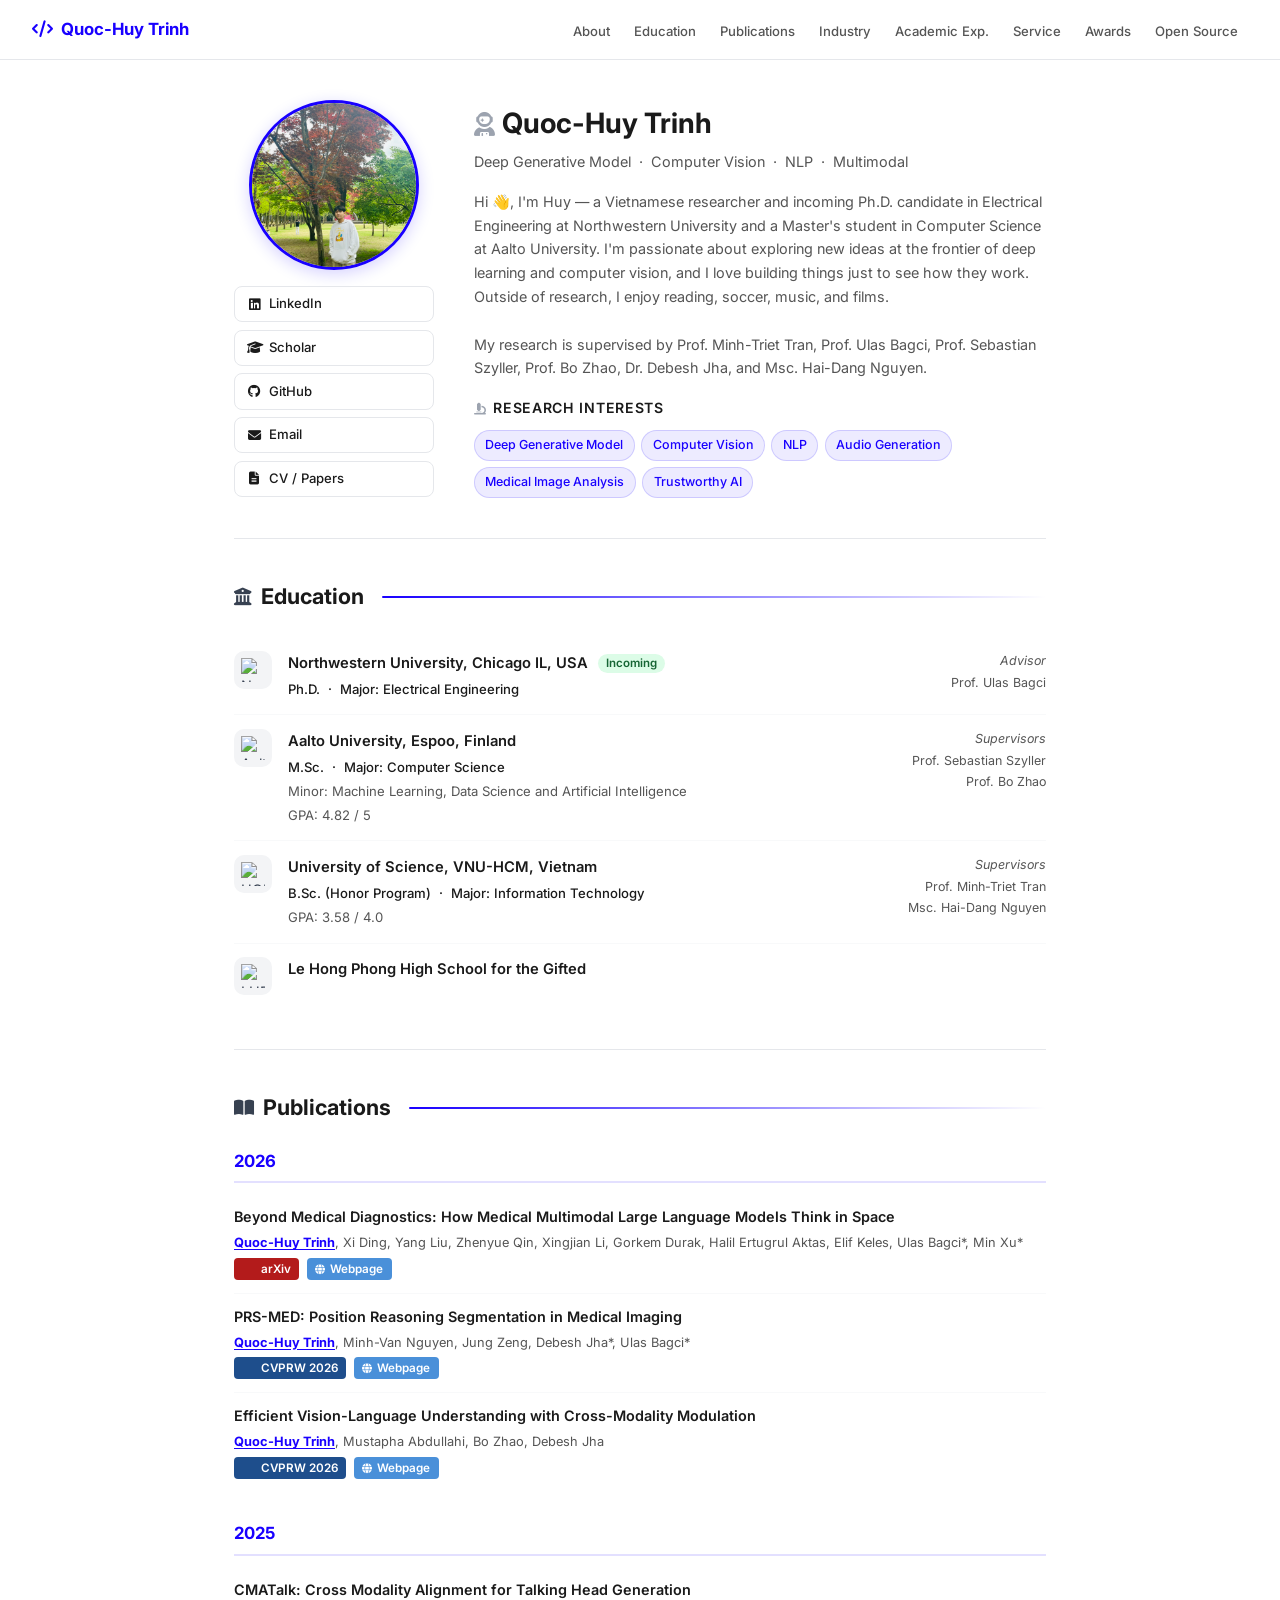
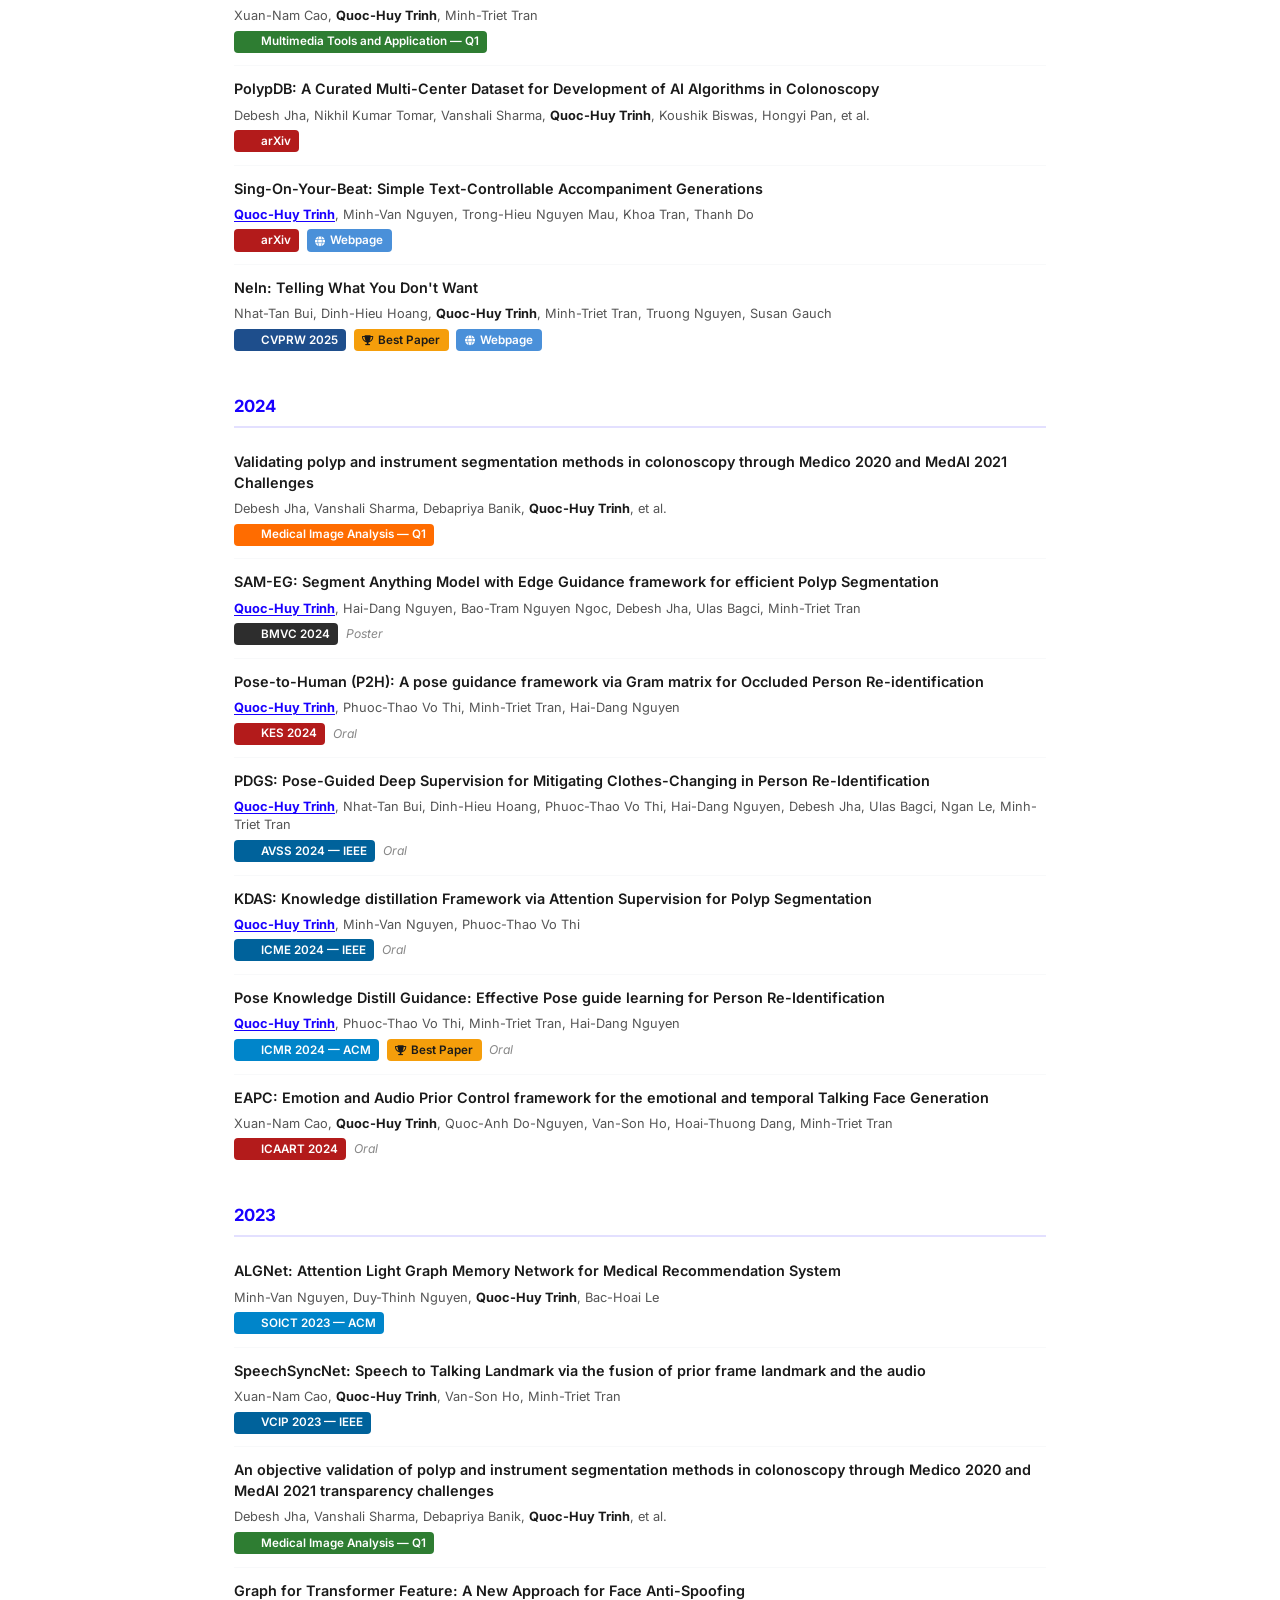
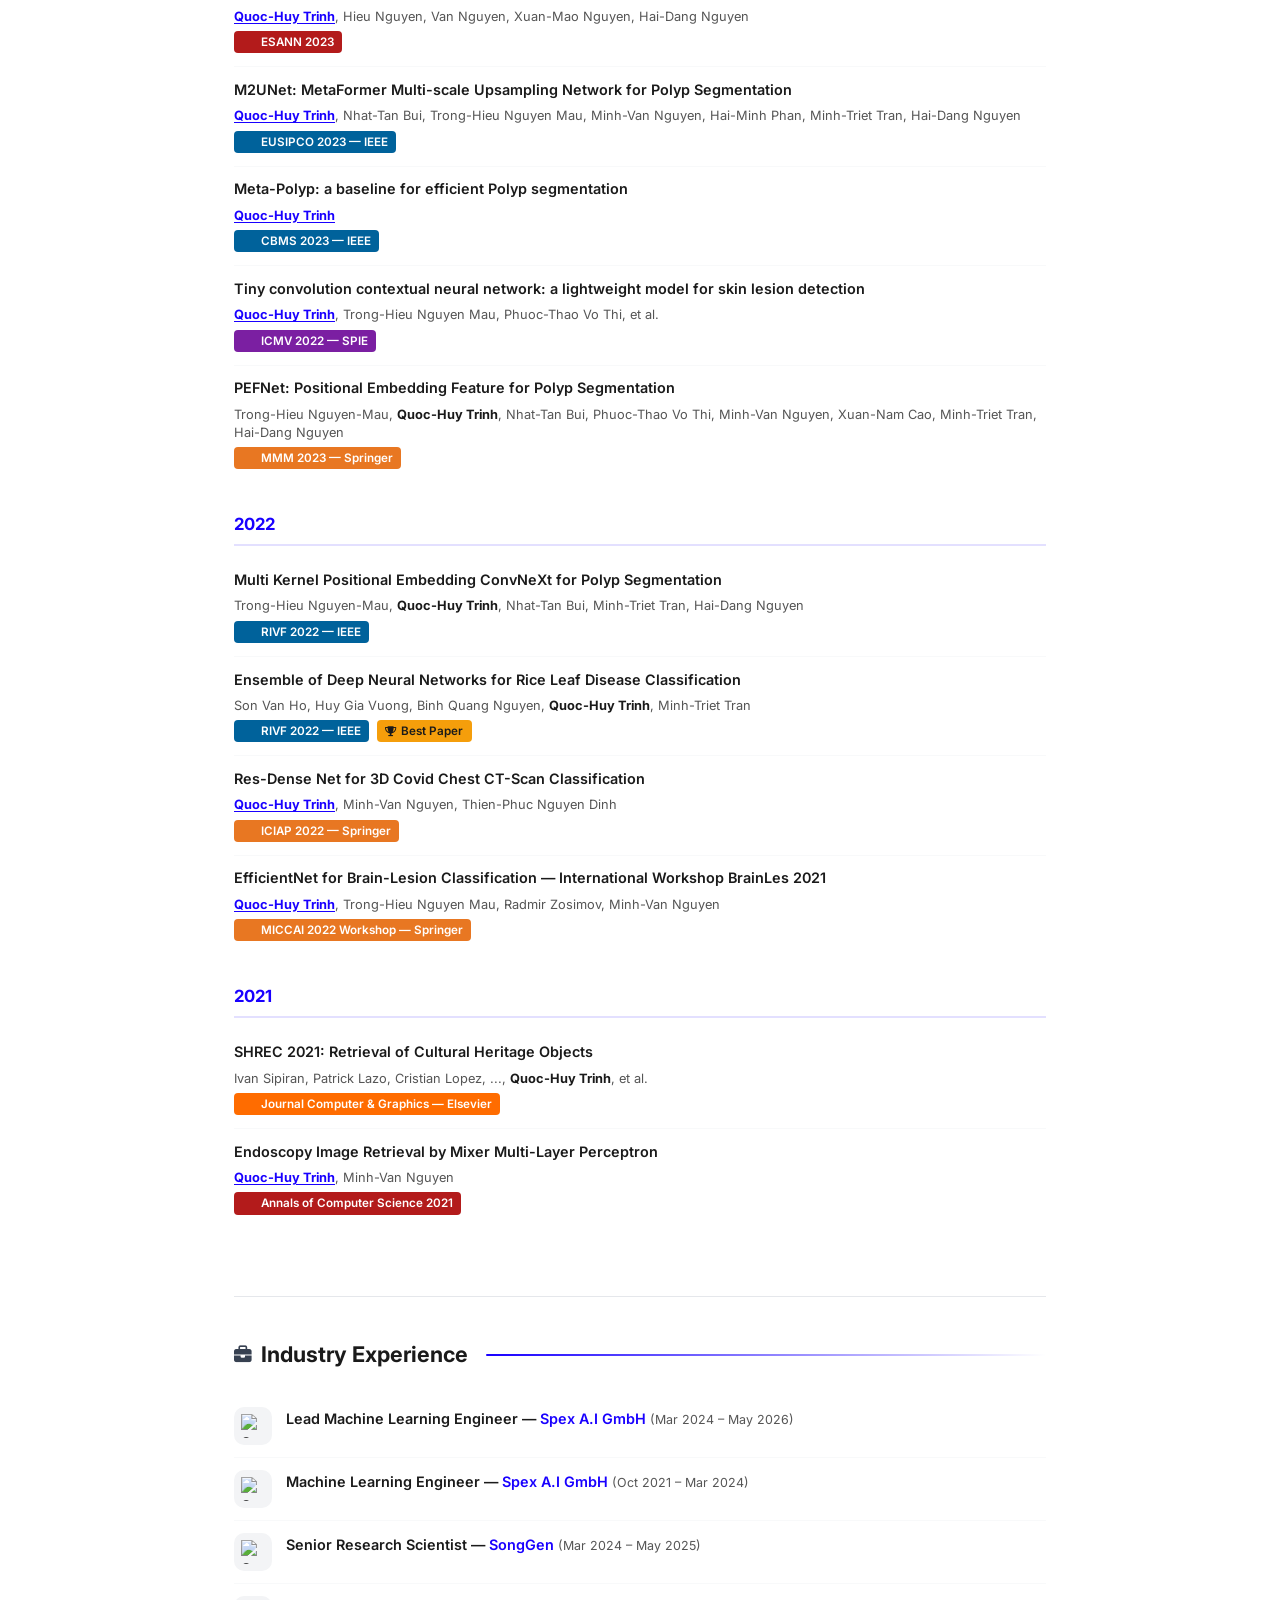
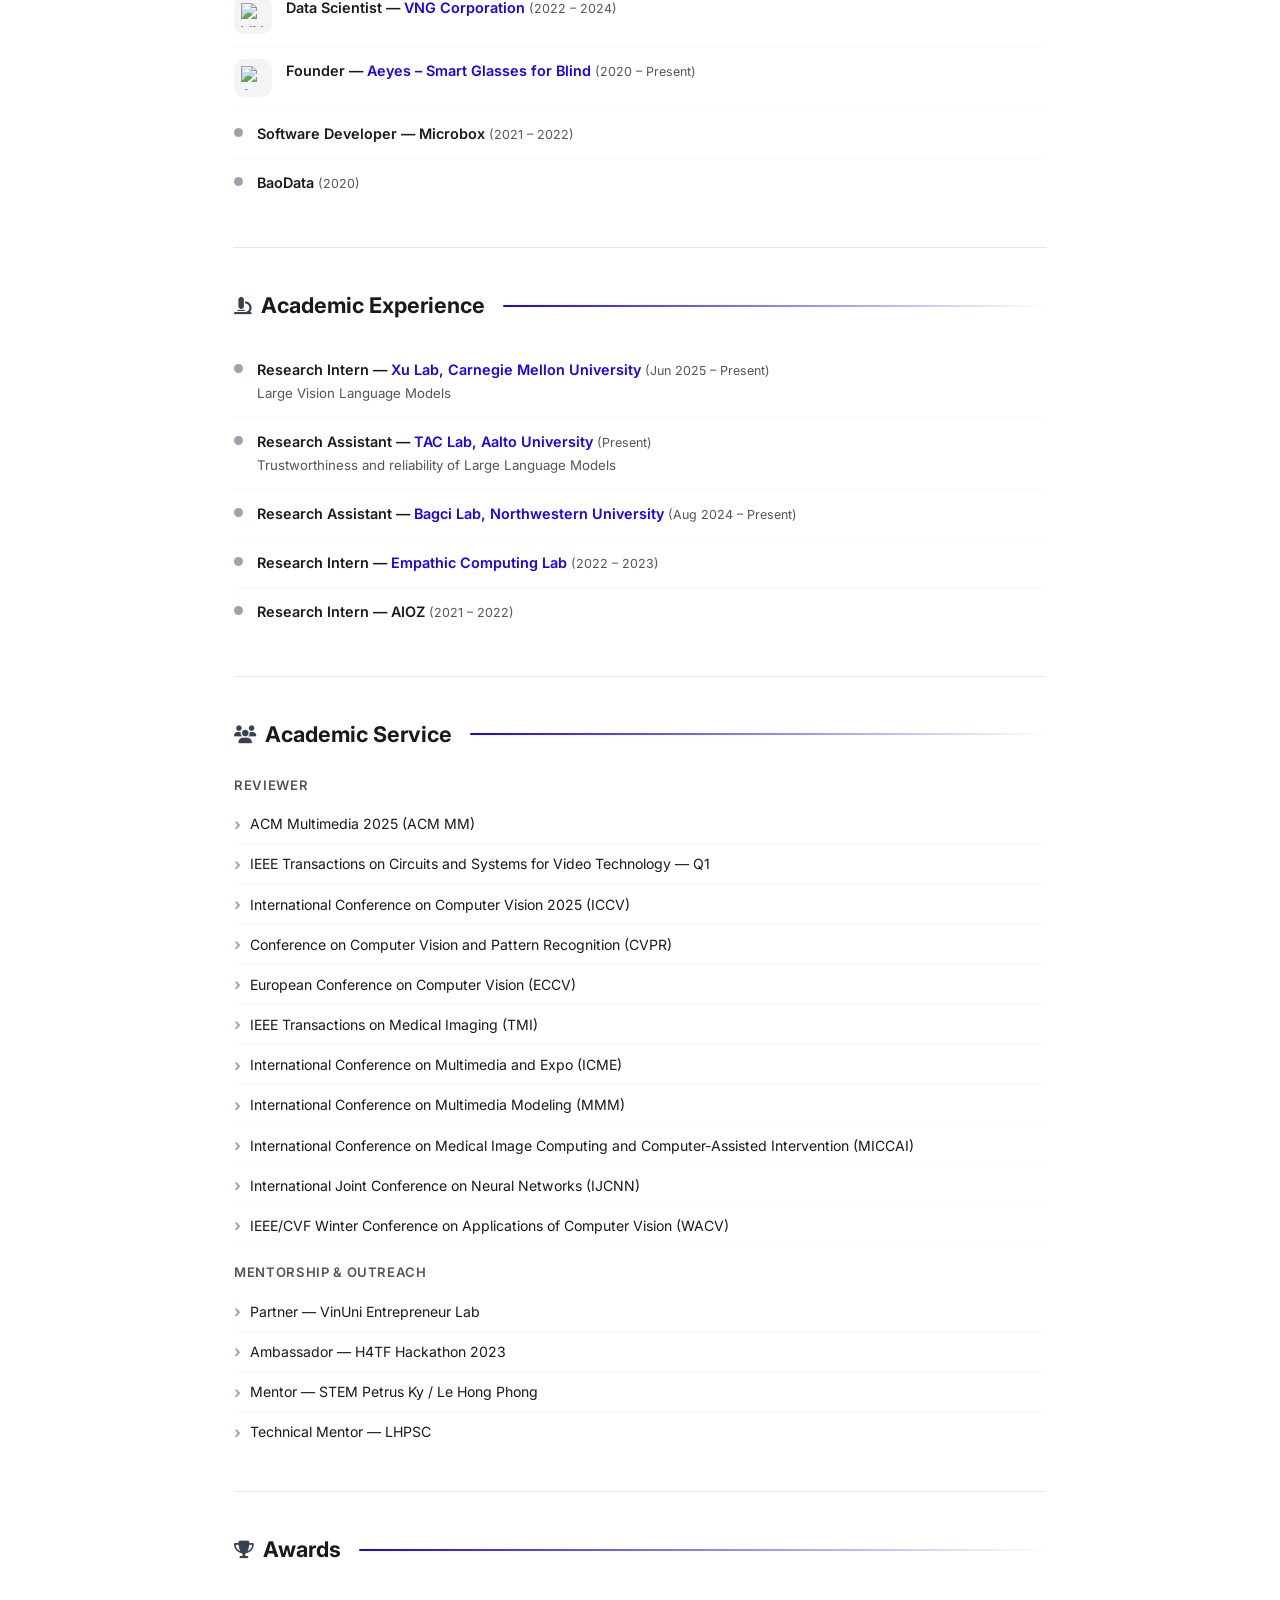
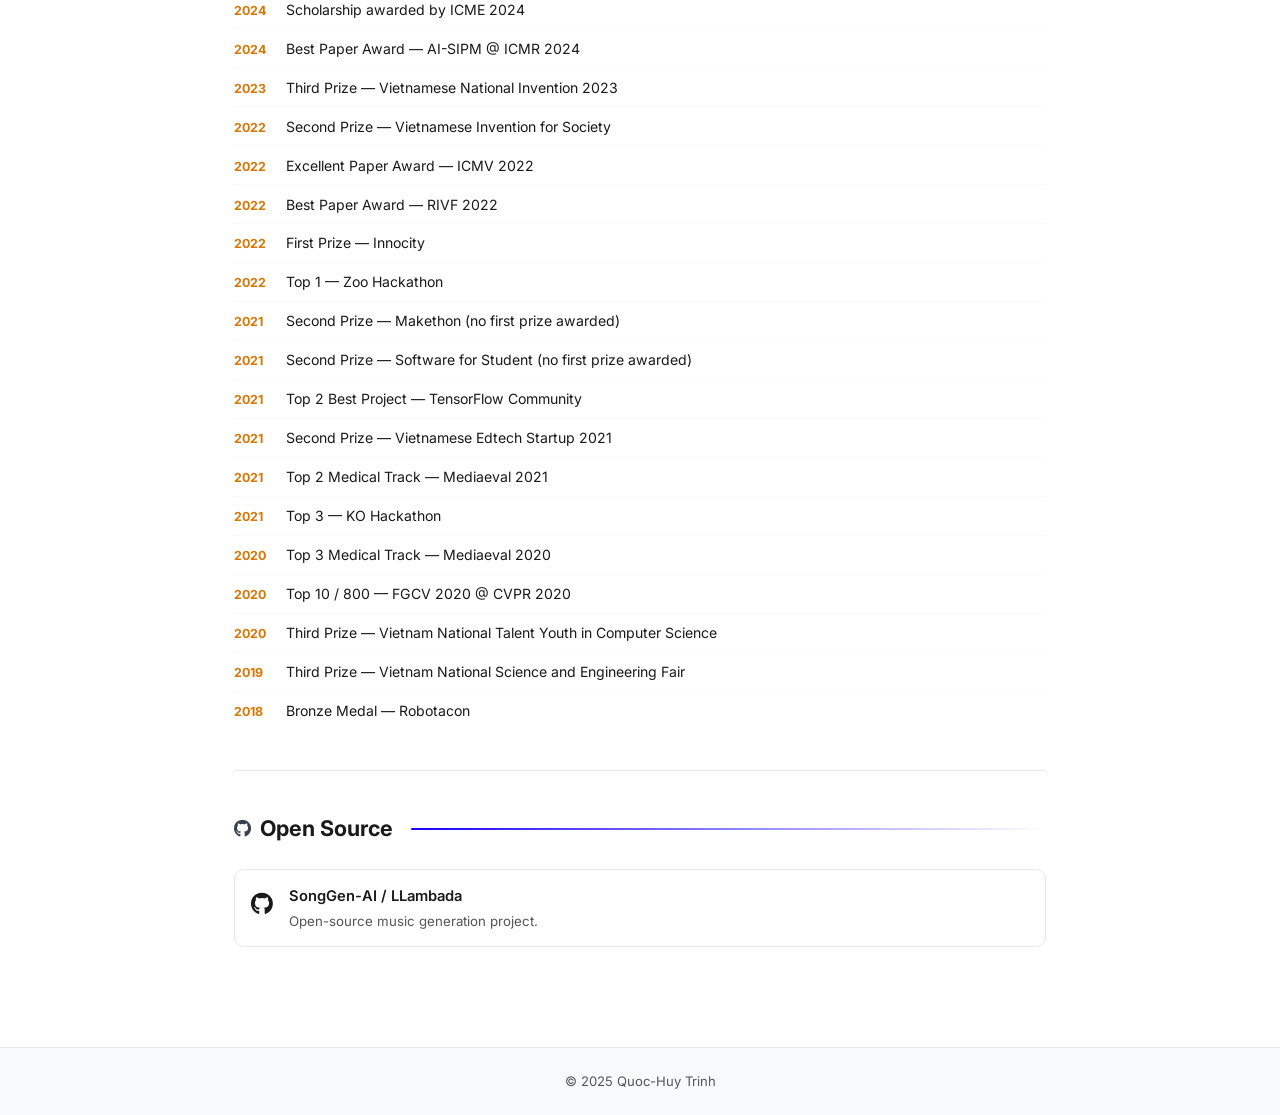
==== commit b35563c3: "update papers" ====
--- a/index.html
+++ b/index.html
@@ -728,7 +728,7 @@
 
             <div class="pub-item">
                 <div class="pub-title">Beyond Medical Diagnostics: How Medical Multimodal Large Language Models Think in Space</div>
-                <div class="pub-authors"><span class="me-first">Quoc-Huy Trinh</span>, Xi Ding, Yang Liu, Zhenyue Qin, Xingjian Li, Gorkem Durak, Halil Ertugrul Aktas, Elif Keles, Ulas Bagci, Min Xu</div>
+                <div class="pub-authors"><span class="me-first">Quoc-Huy Trinh</span>, Xi Ding, Yang Liu, Zhenyue Qin, Xingjian Li, Gorkem Durak, Halil Ertugrul Aktas, Elif Keles, Ulas Bagci*, Min Xu*</div>
                 <div class="pub-meta">
                     <a class="vbadge b-arxiv" href="https://arxiv.org/abs/2603.13800" target="_blank">
                         <img src="https://www.google.com/s2/favicons?domain=arxiv.org" alt="">
@@ -743,13 +743,27 @@
 
             <div class="pub-item">
                 <div class="pub-title">PRS-MED: Position Reasoning Segmentation in Medical Imaging</div>
-                <div class="pub-authors"><span class="me-first">Quoc-Huy Trinh</span>, Minh-Van Nguyen, Jung Zeng, Ulas Bagci, Debesh Jha</div>
+                <div class="pub-authors"><span class="me-first">Quoc-Huy Trinh</span>, Minh-Van Nguyen, Jung Zeng, Debesh Jha*, Ulas Bagci*</div>
                 <div class="pub-meta">
                     <a class="vbadge b-cvpr" href="https://arxiv.org/abs/2505.11872" target="_blank">
                         <img src="https://www.google.com/s2/favicons?domain=thecvf.com" alt="">
                         CVPRW 2026
                     </a>
                     <a class="vbadge b-web" href="https://huyquoctrinh.github.io/prsmed/" target="_blank">
+                        <i class="fas fa-globe"></i>
+                        Webpage
+                    </a>
+                </div>
+            </div>
+            <div class="pub-item">
+                <div class="pub-title">Efficient Vision-Language Understanding with Cross-Modality Modulation</div>
+                <div class="pub-authors"><span class="me-first">Quoc-Huy Trinh</span>, Mustapha Abdullahi, Bo Zhao, Debesh Jha</div>
+                <div class="pub-meta">
+                    <a class="vbadge b-cvpr" href="https://fireboltvl.github.io/" target="_blank">
+                        <img src="https://www.google.com/s2/favicons?domain=thecvf.com" alt="">
+                        CVPRW 2026
+                    </a>
+                    <a class="vbadge b-web" href="https://fireboltvl.github.io/" target="_blank">
                         <i class="fas fa-globe"></i>
                         Webpage
                     </a>
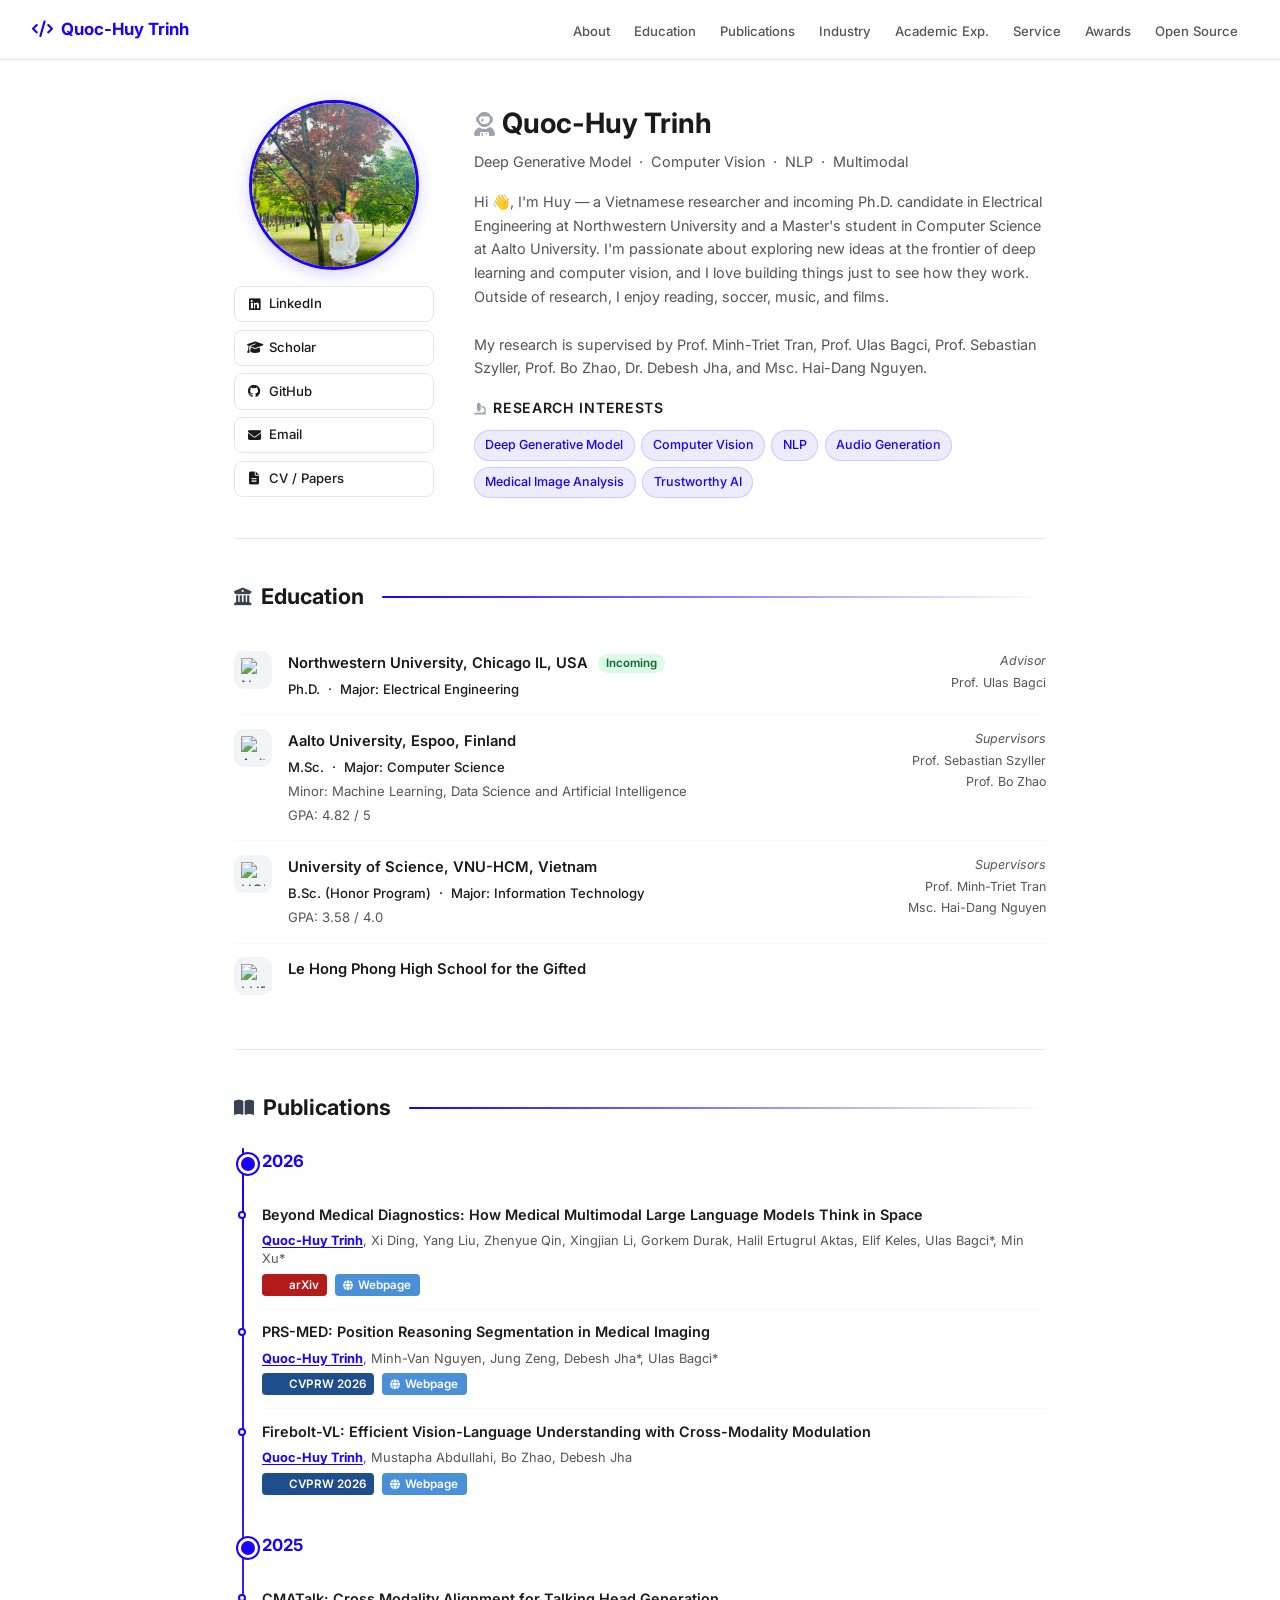
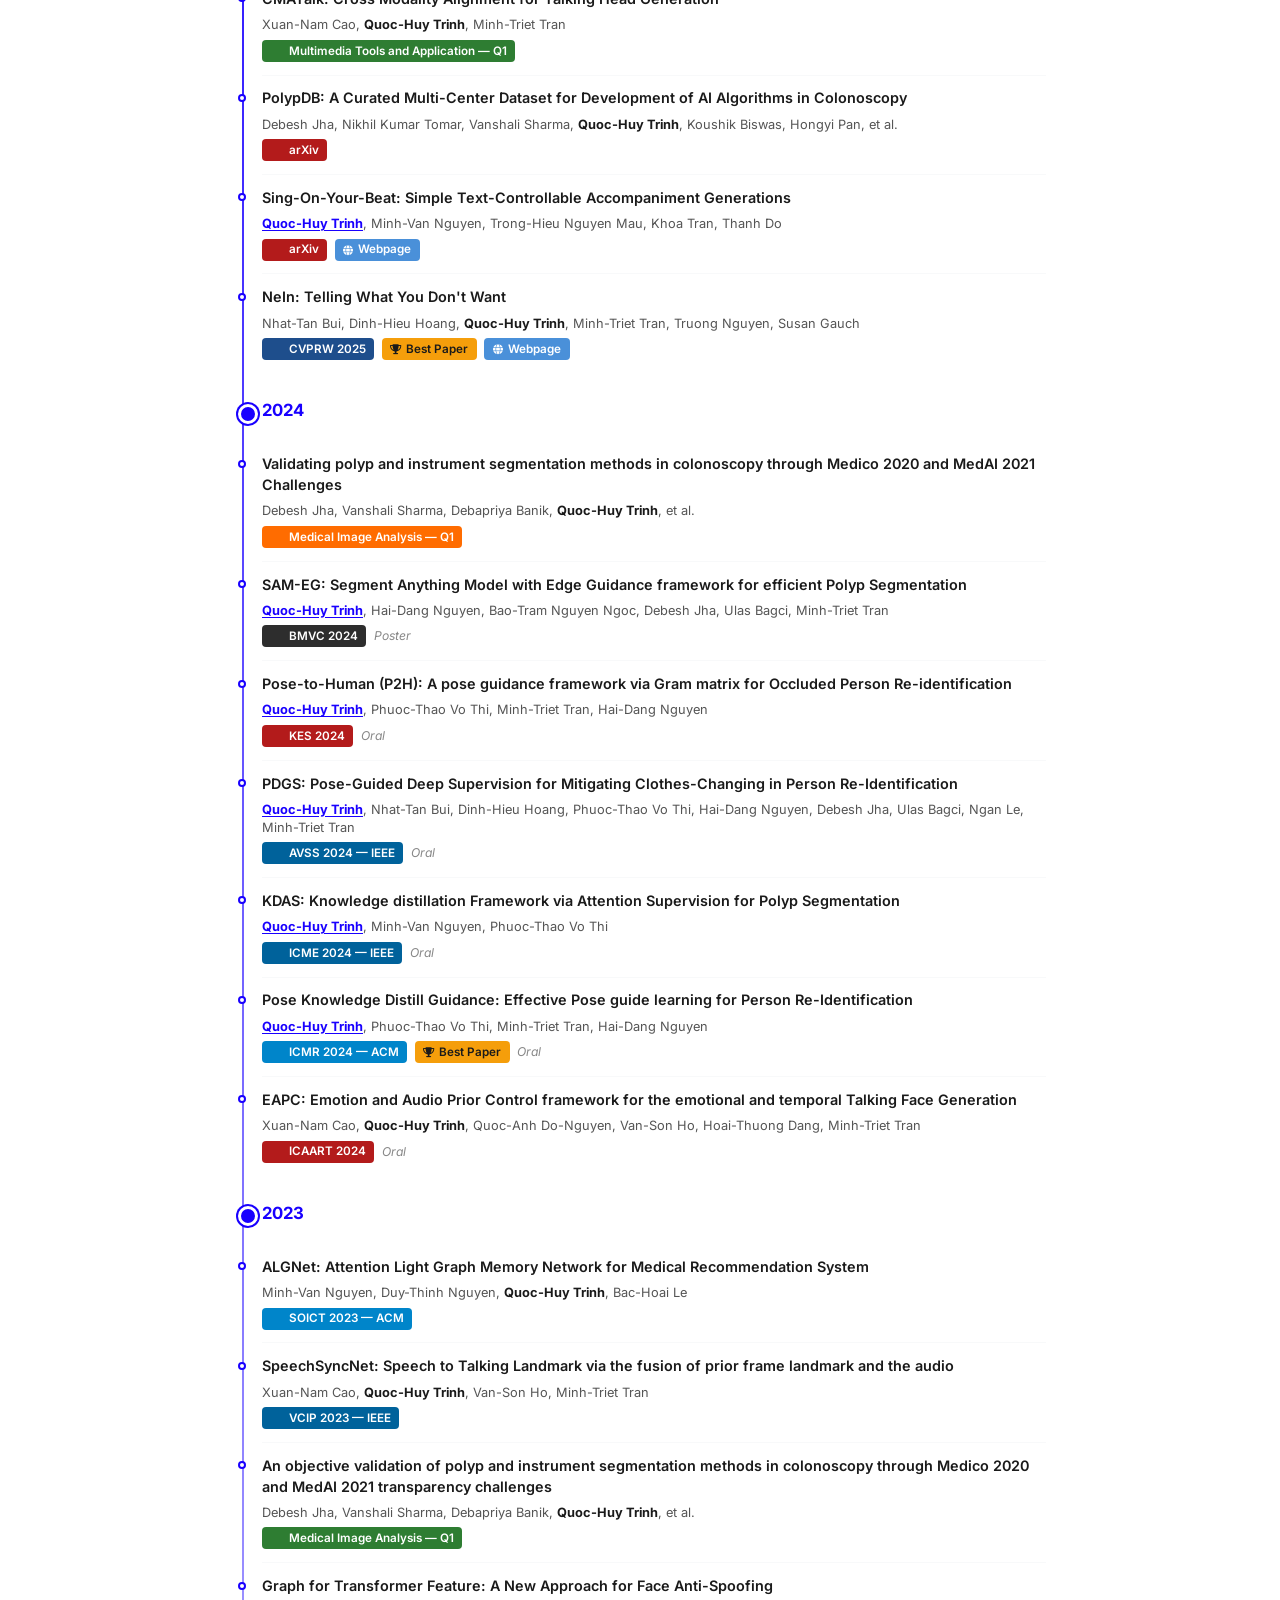
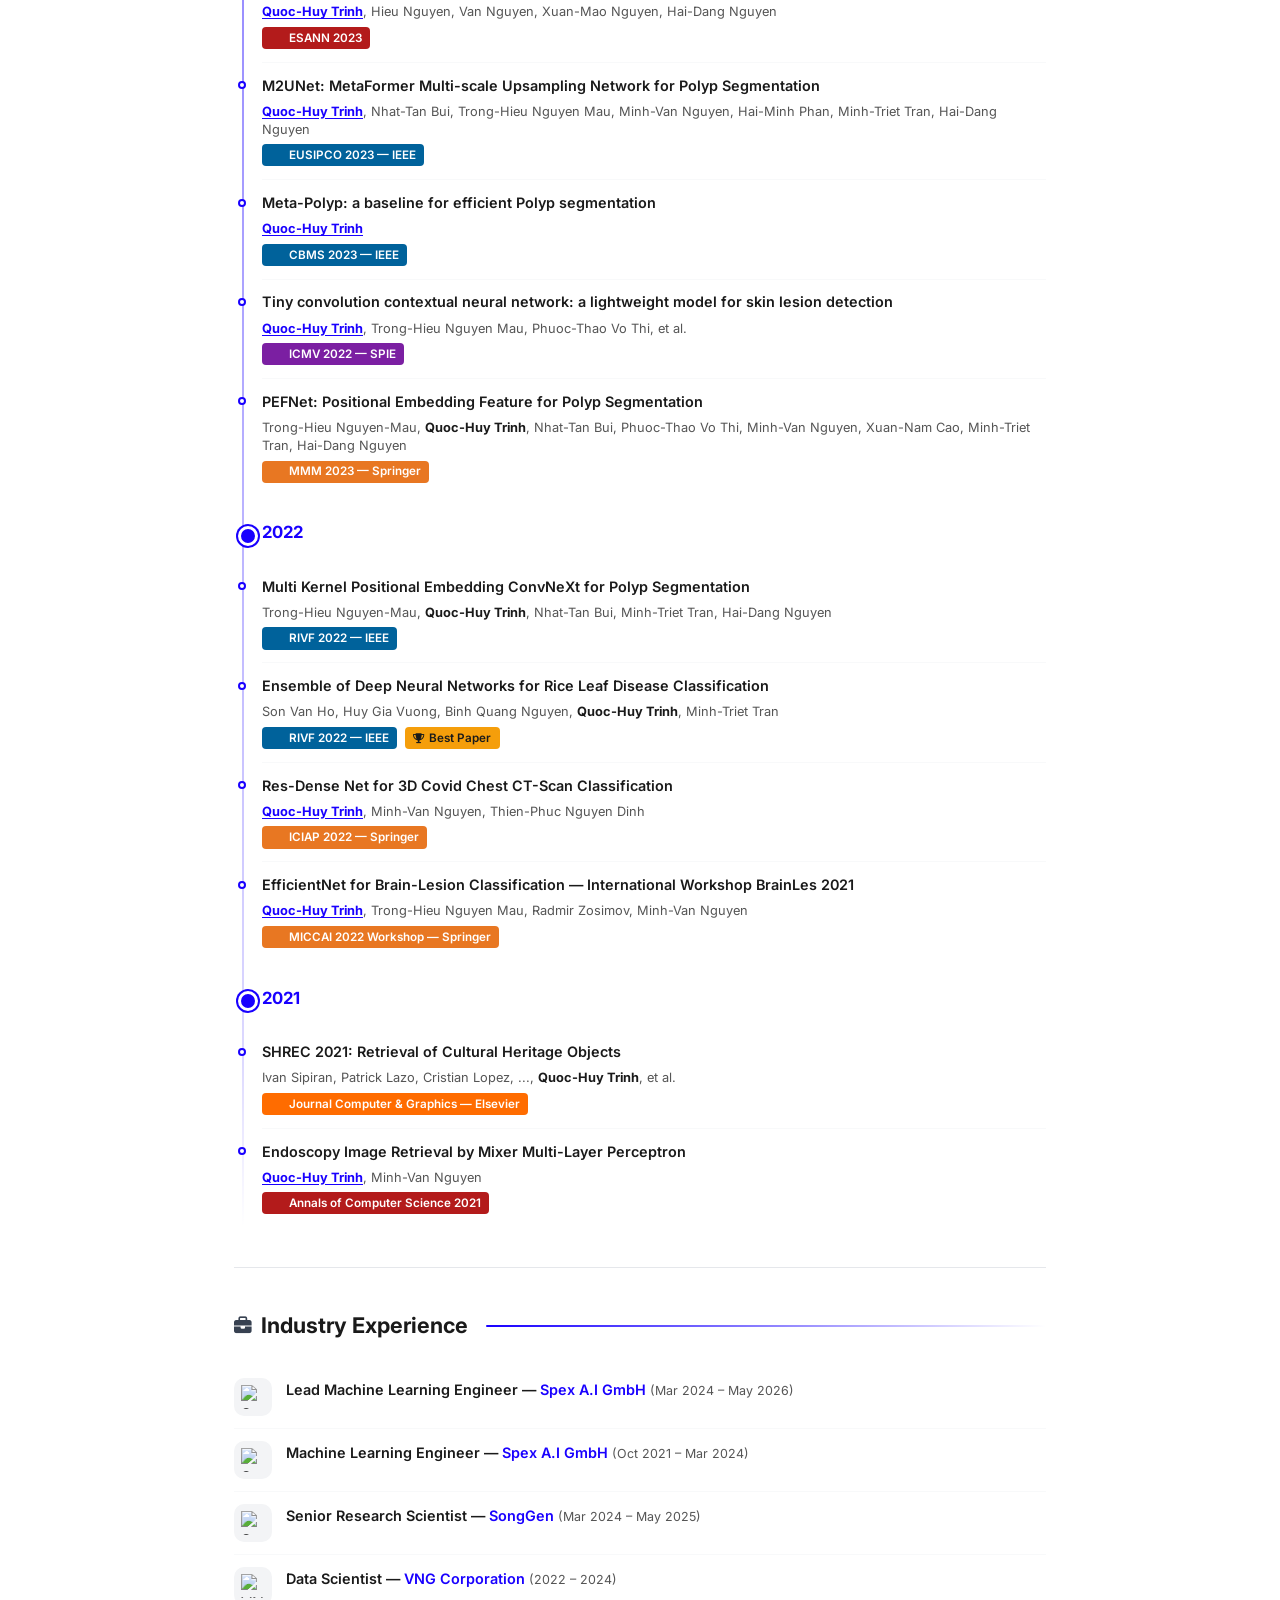
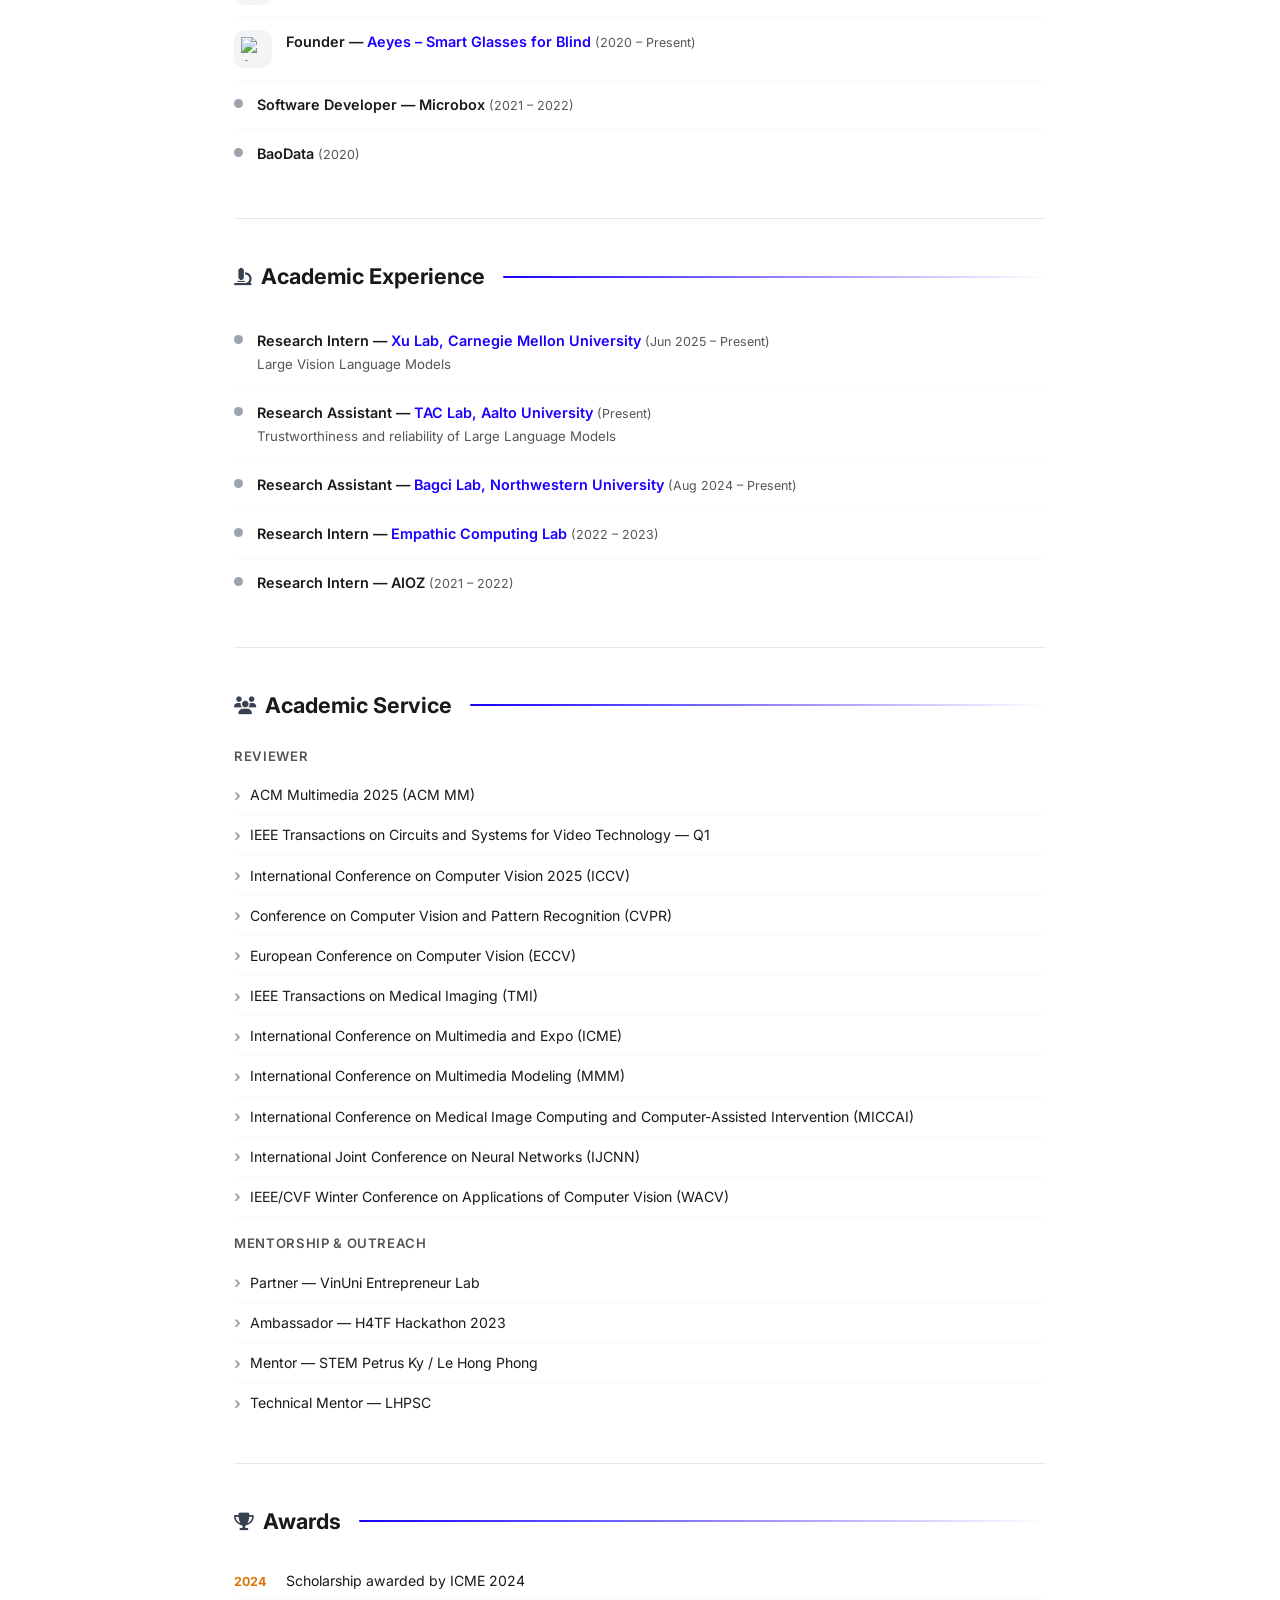
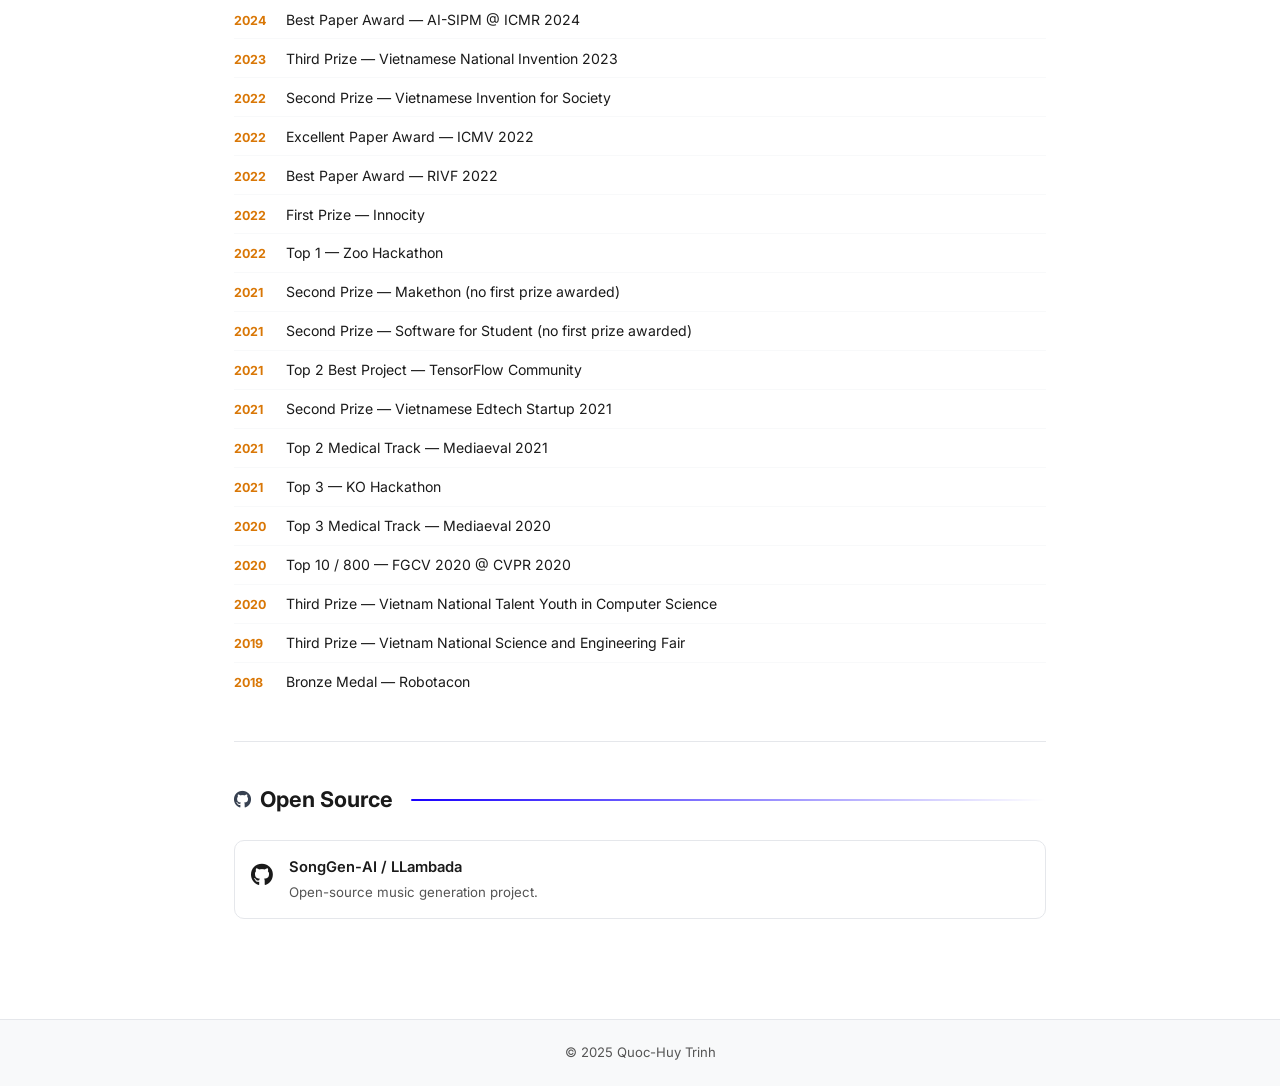
==== commit b2dcc796: "update storyline" ====
--- a/index.html
+++ b/index.html
@@ -303,24 +303,81 @@
             margin-bottom: 0.1rem;
         }
 
-        /* ── PUBLICATIONS ── */
-        .year-group { margin-bottom: 1.8rem; }
+        /* ── PUBLICATIONS TIMELINE ── */
+        .pub-timeline {
+            position: relative;
+            padding-left: 28px;
+        }
+
+        .pub-timeline::before {
+            content: '';
+            position: absolute;
+            left: 8px;
+            top: 0;
+            bottom: 0;
+            width: 2px;
+            background: linear-gradient(to bottom, var(--primary), rgba(25,0,255,0.15) 95%, transparent);
+            border-radius: 2px;
+        }
+
+        .year-group {
+            margin-bottom: 1.5rem;
+            position: relative;
+        }
+
+        .year-group:last-child { margin-bottom: 0; }
 
         .year-label {
+            position: relative;
             font-size: 1.05rem;
             font-weight: 700;
             color: var(--primary);
             margin-bottom: 0.7rem;
             padding-bottom: 0.35rem;
-            border-bottom: 2px solid rgba(25,0,255,0.12);
+        }
+
+        .year-label::before {
+            content: '';
+            position: absolute;
+            left: -24px;
+            top: 50%;
+            transform: translateY(-50%);
+            width: 14px;
+            height: 14px;
+            border-radius: 50%;
+            background: var(--primary);
+            border: 3px solid #fff;
+            box-shadow: 0 0 0 2px var(--primary);
+            z-index: 1;
         }
 
         .pub-item {
+            position: relative;
             padding: 0.8rem 0;
             border-bottom: 1px solid var(--bg-alt);
         }
 
         .pub-item:last-child { border-bottom: none; }
+
+        .pub-item::before {
+            content: '';
+            position: absolute;
+            left: -24px;
+            top: 1.15rem;
+            width: 8px;
+            height: 8px;
+            border-radius: 50%;
+            background: #fff;
+            border: 2px solid var(--primary);
+            box-sizing: border-box;
+            z-index: 1;
+            transition: all 0.15s ease;
+        }
+
+        .pub-item:hover::before {
+            background: var(--primary);
+            transform: scale(1.25);
+        }
 
         .pub-title {
             font-size: 0.9rem;
@@ -561,6 +618,10 @@
             .social-links { flex-direction: row; flex-wrap: wrap; }
             .social-link { flex: 1 1 120px; }
             .nav-links { display: none; }
+            .pub-timeline { padding-left: 22px; }
+            .pub-timeline::before { left: 6px; }
+            .pub-item::before { left: -19px; width: 7px; height: 7px; }
+            .year-label::before { left: -20px; width: 12px; height: 12px; }
         }
     </style>
 </head>
@@ -722,6 +783,7 @@
     <section id="publications">
         <h2 class="section-title"><i class="fas fa-book-open icon"></i> Publications</h2>
 
+        <div class="pub-timeline">
         <!-- ── 2026 ── -->
         <div class="year-group">
             <div class="year-label">2026</div>
@@ -756,7 +818,7 @@
                 </div>
             </div>
             <div class="pub-item">
-                <div class="pub-title">Efficient Vision-Language Understanding with Cross-Modality Modulation</div>
+                <div class="pub-title">Firebolt-VL: Efficient Vision-Language Understanding with Cross-Modality Modulation</div>
                 <div class="pub-authors"><span class="me-first">Quoc-Huy Trinh</span>, Mustapha Abdullahi, Bo Zhao, Debesh Jha</div>
                 <div class="pub-meta">
                     <a class="vbadge b-cvpr" href="https://fireboltvl.github.io/" target="_blank">
@@ -1092,6 +1154,7 @@
                     </a>
                 </div>
             </div>
+        </div>
         </div>
     </section>
 
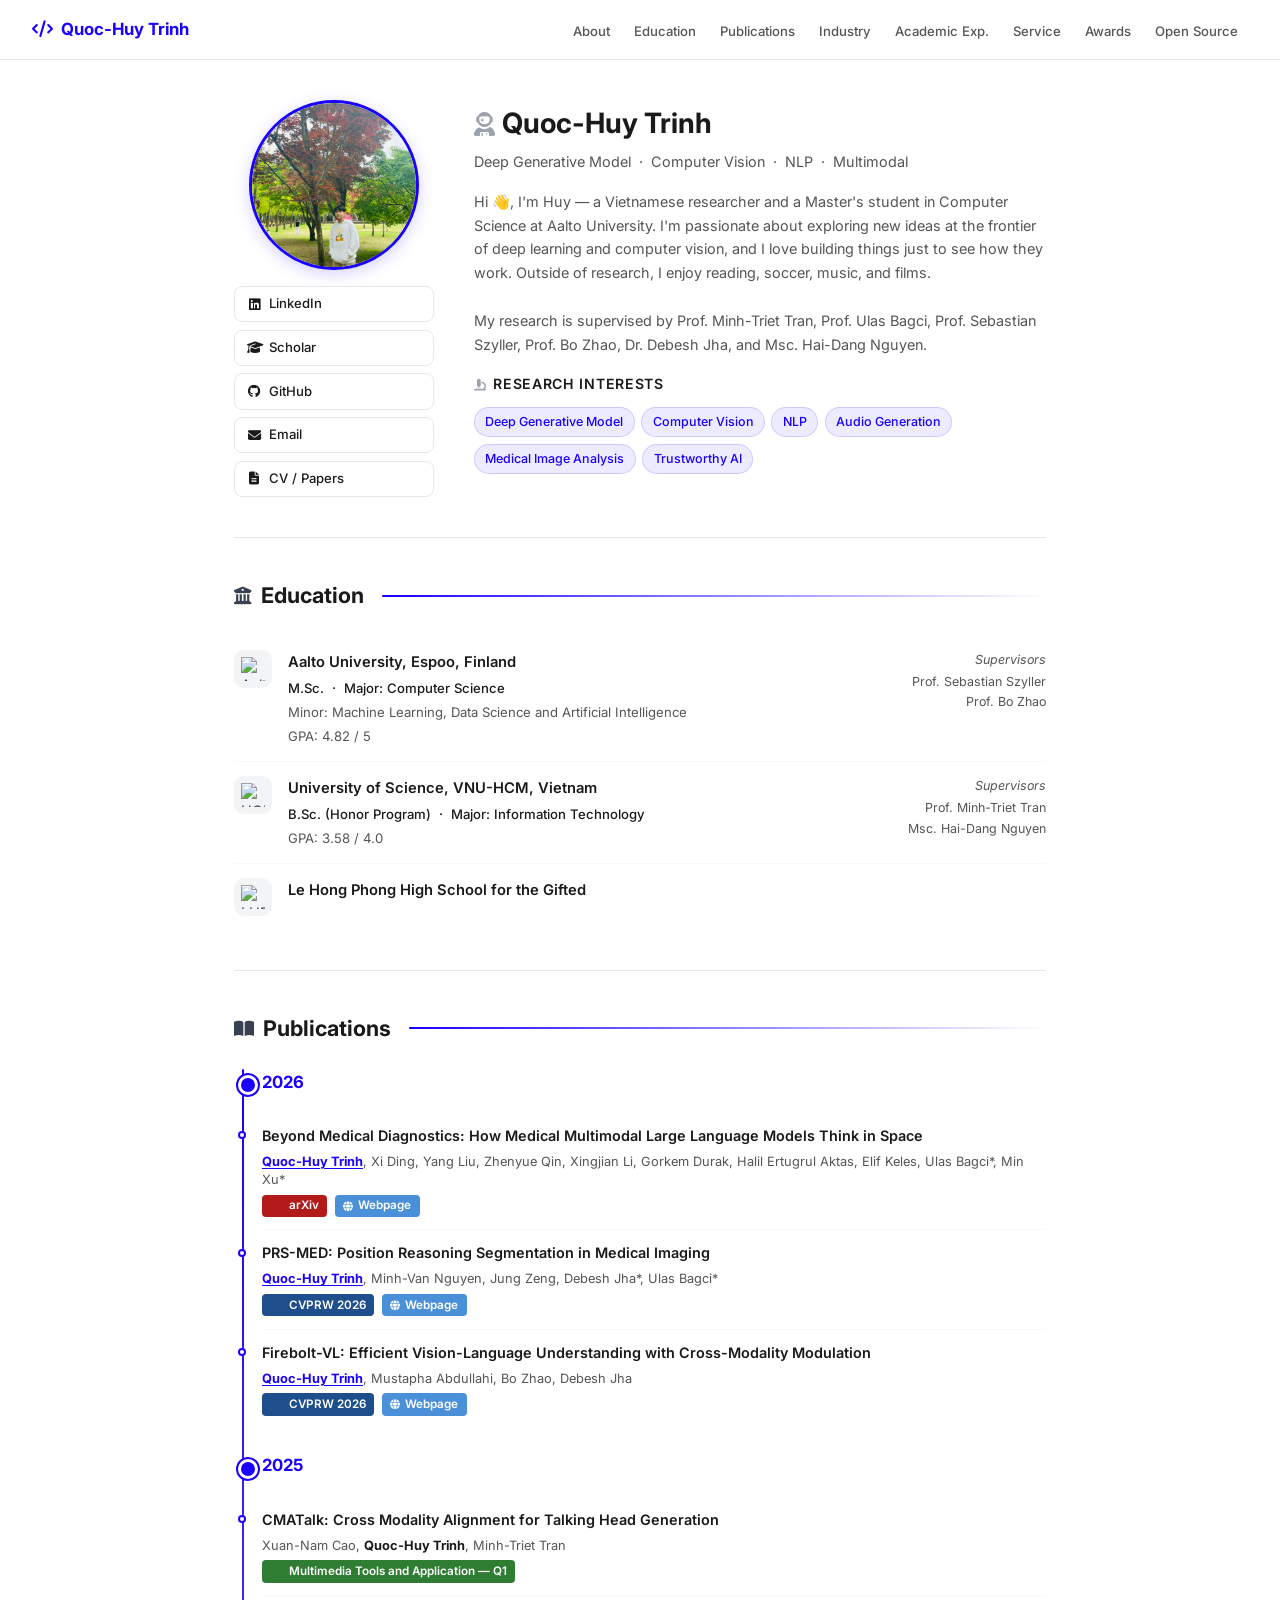
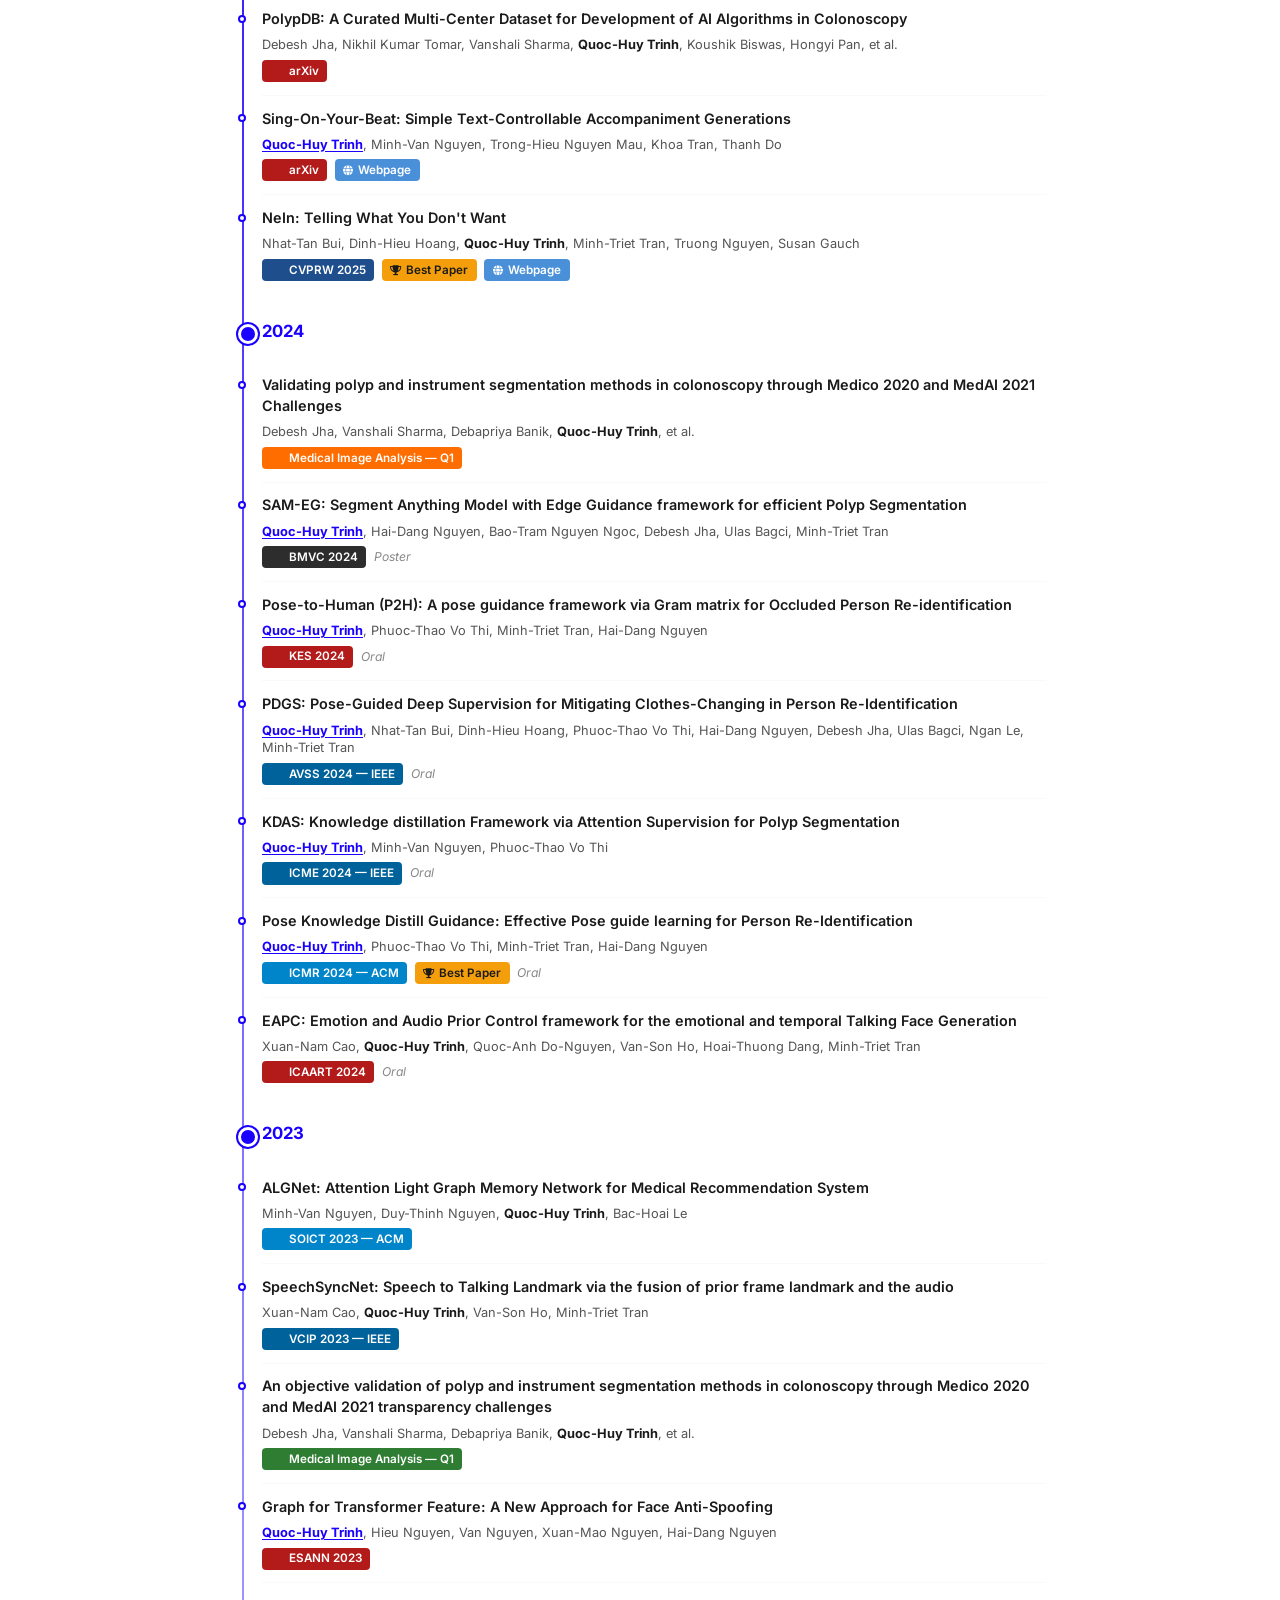
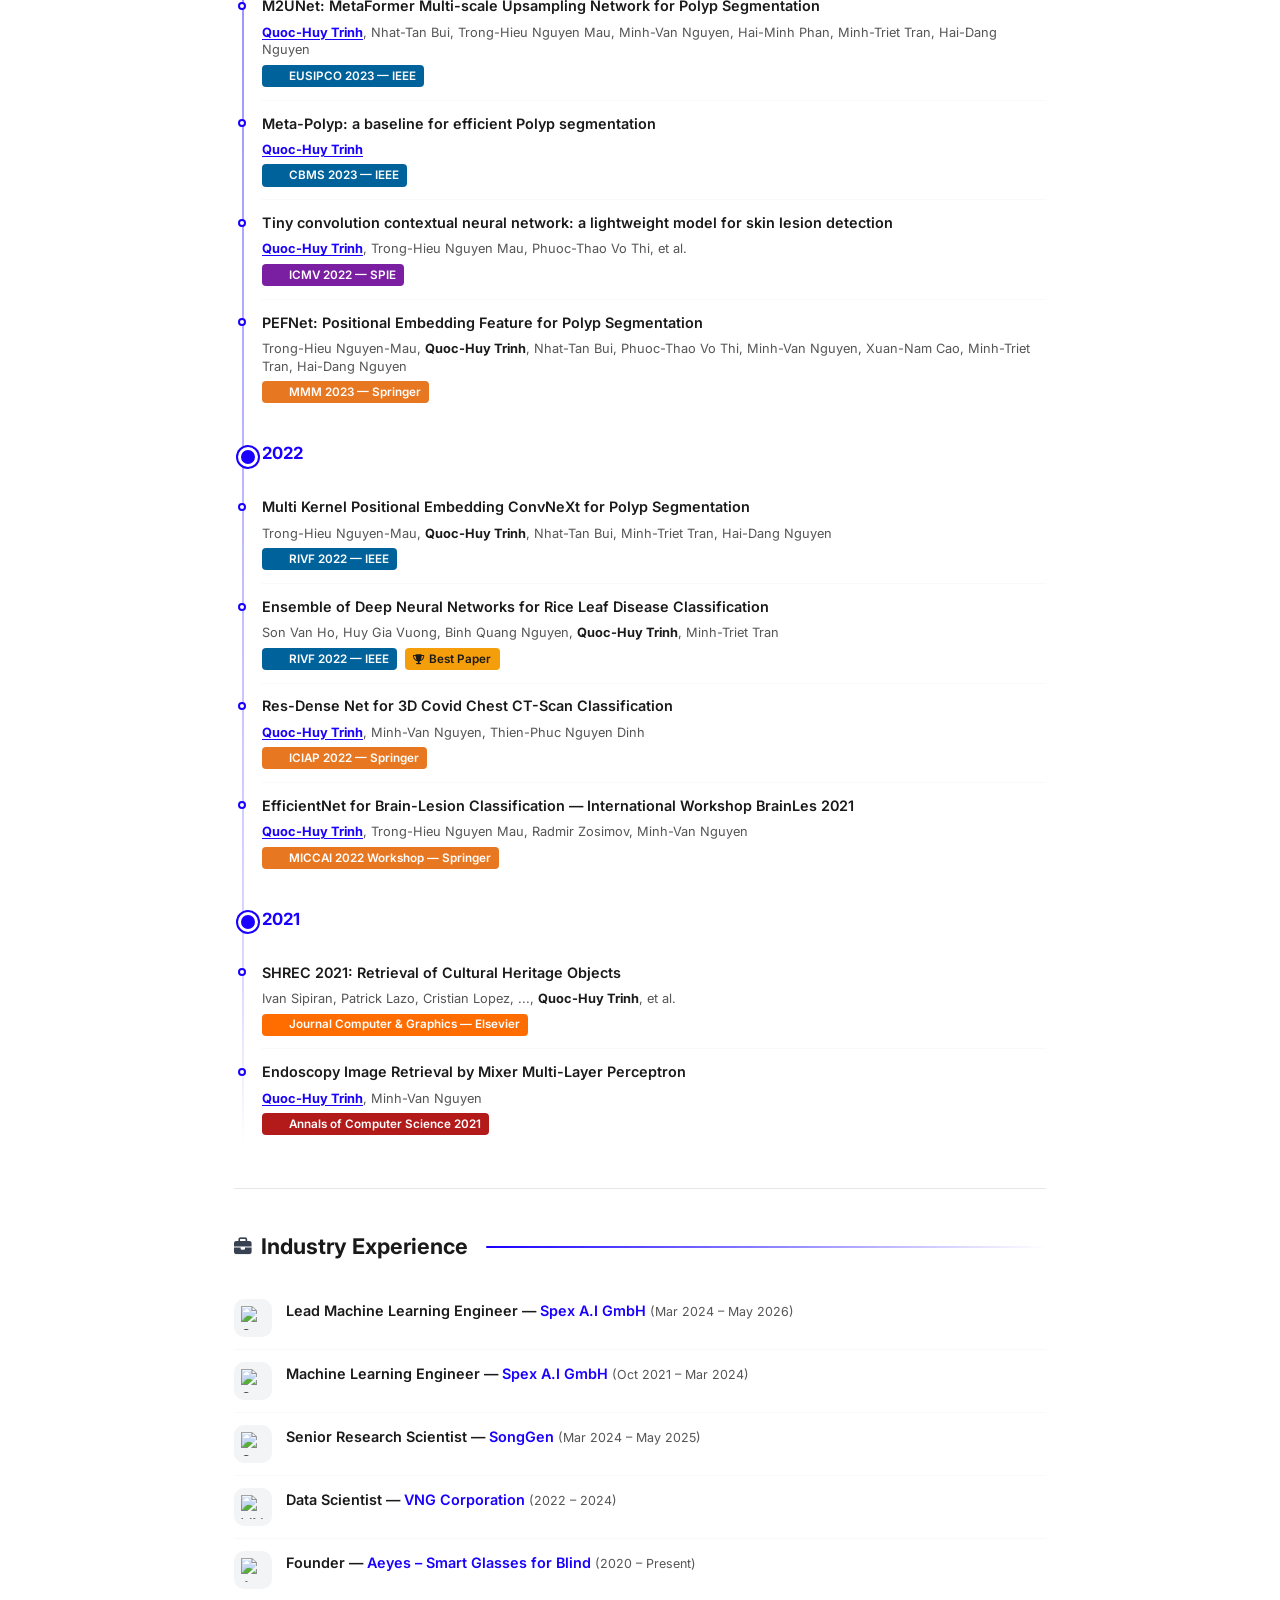
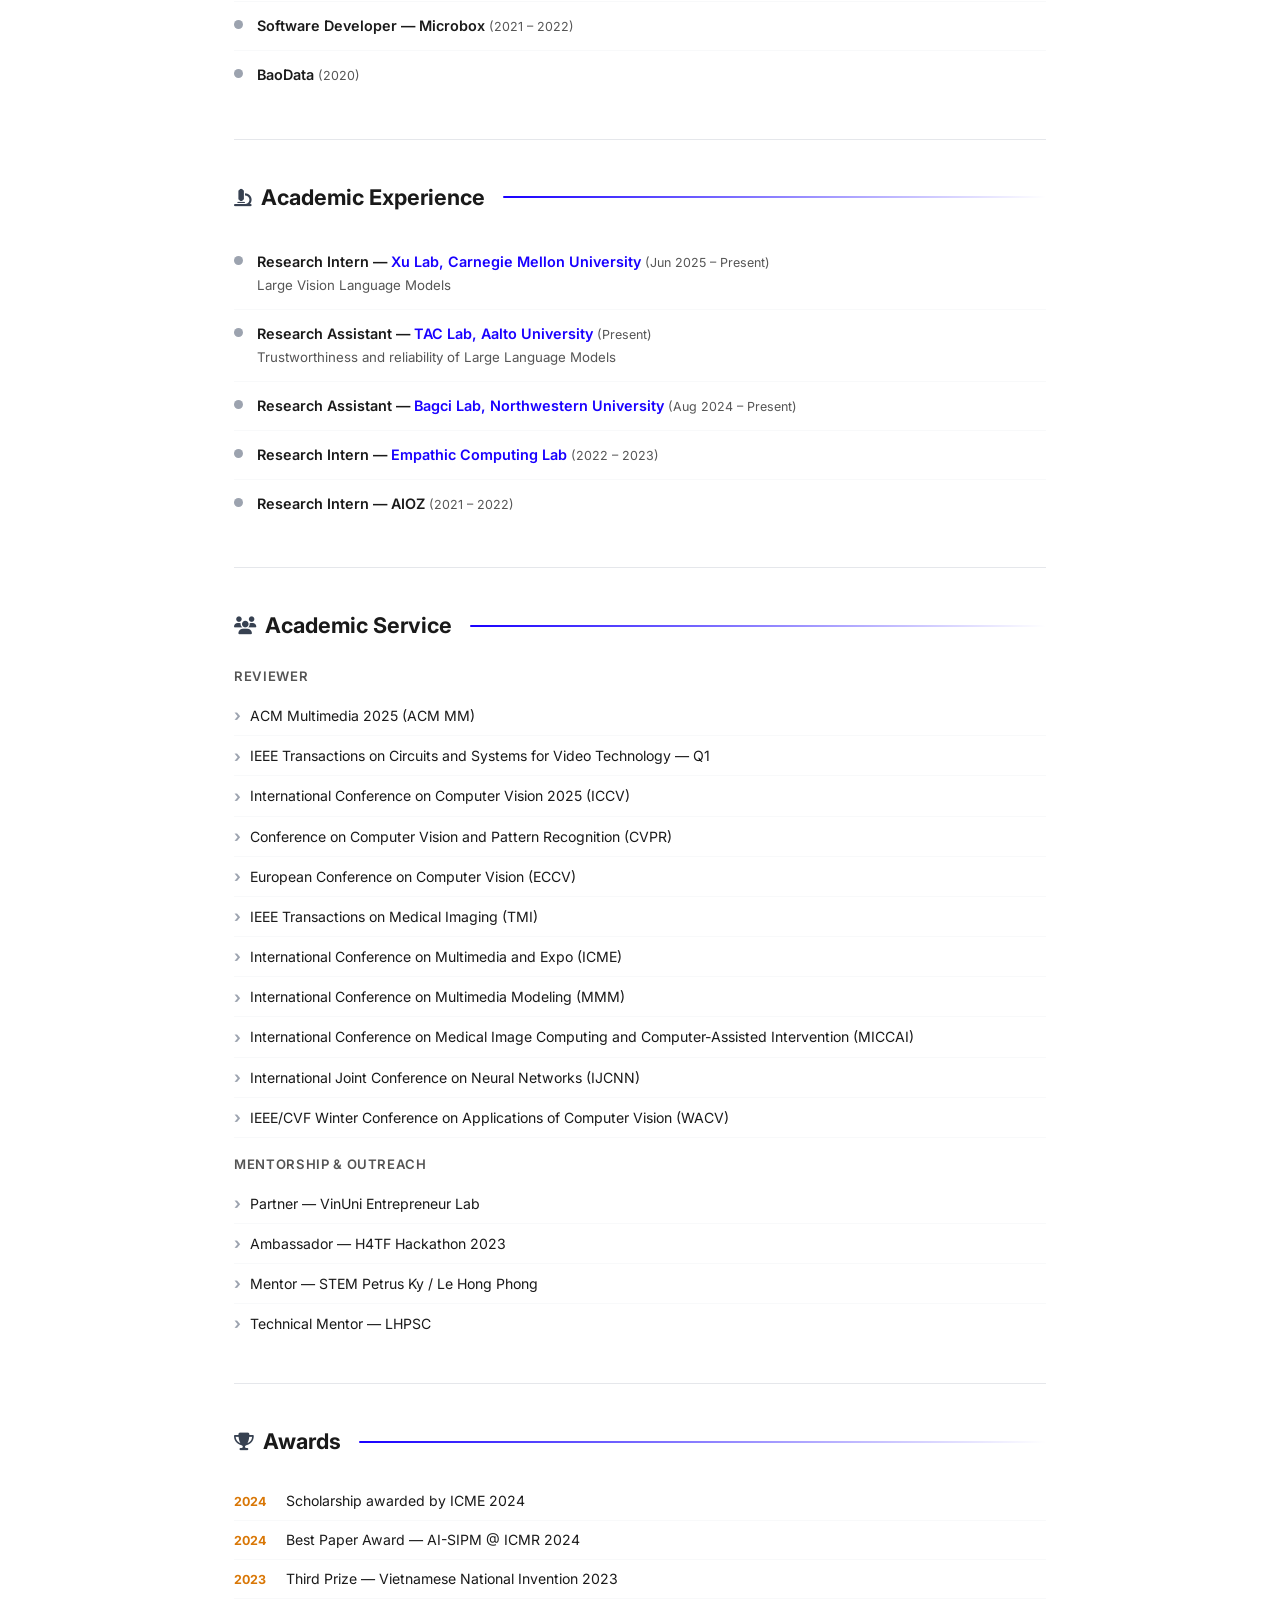
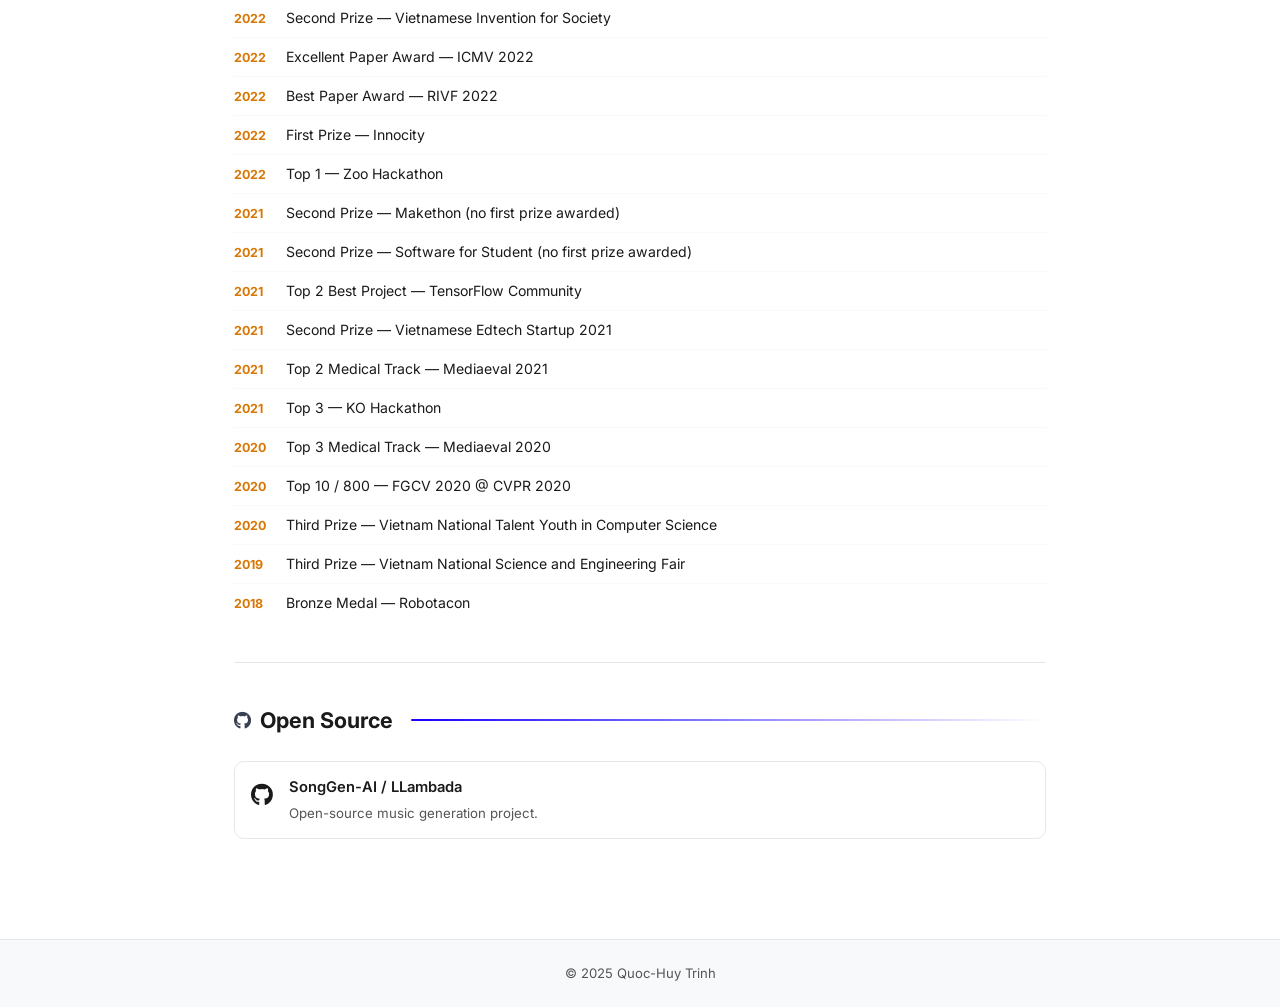
==== commit 822d5c3e: "update" ====
--- a/index.html
+++ b/index.html
@@ -682,7 +682,7 @@
                 <h2><i class="fas fa-user-astronaut" style="font-size:0.85em;color:#9ca3af;margin-right:0.45rem;"></i>Quoc-Huy Trinh</h2>
                 <p class="subtitle">Deep Generative Model &nbsp;·&nbsp; Computer Vision &nbsp;·&nbsp; NLP &nbsp;·&nbsp; Multimodal</p>
                 <p>
-                    Hi <span style="display:inline-block;animation:wave 1.8s ease-in-out infinite;transform-origin:70% 70%;">👋</span>, I'm Huy — a Vietnamese researcher and incoming Ph.D. candidate in Electrical Engineering at Northwestern University and a Master's student in Computer Science at Aalto University. I'm passionate about exploring new ideas at the frontier of deep learning and computer vision, and I love building things just to see how they work. Outside of research, I enjoy reading, soccer, music, and films.
+                    Hi <span style="display:inline-block;animation:wave 1.8s ease-in-out infinite;transform-origin:70% 70%;">👋</span>, I'm Huy — a Vietnamese researcher and a Master's student in Computer Science at Aalto University. I'm passionate about exploring new ideas at the frontier of deep learning and computer vision, and I love building things just to see how they work. Outside of research, I enjoy reading, soccer, music, and films.
                     <br><br>
                     My research is supervised by Prof. Minh-Triet Tran, Prof. Ulas Bagci, Prof. Sebastian Szyller, Prof. Bo Zhao, Dr. Debesh Jha, and Msc. Hai-Dang Nguyen.
                 </p>
@@ -709,25 +709,7 @@
     <section id="education">
         <h2 class="section-title"><i class="fas fa-university icon"></i> Education</h2>
 
-        <!-- PhD -->
-        <div class="edu-item">
-            <div class="edu-icon"><img src="https://www.google.com/s2/favicons?sz=64&domain=northwestern.edu" alt="Northwestern"></div>
-            <div class="edu-content">
-                <div class="edu-main">
-                    <h3>
-                        Northwestern University, Chicago IL, USA
-                        <span style="background:#dcfce7;color:#166534;font-size:0.72rem;font-weight:600;padding:0.15rem 0.5rem;border-radius:20px;margin-left:0.4rem;">Incoming</span>
-                    </h3>
-                    <div class="edu-details">
-                        <span class="edu-major">Ph.D. &nbsp;·&nbsp; Major: Electrical Engineering</span>
-                    </div>
-                </div>
-                <div class="edu-supervisor">
-                    <span>Advisor</span>
-                    Prof. Ulas Bagci
-                </div>
-            </div>
-        </div>
+
 
         <!-- Master -->
         <div class="edu-item">
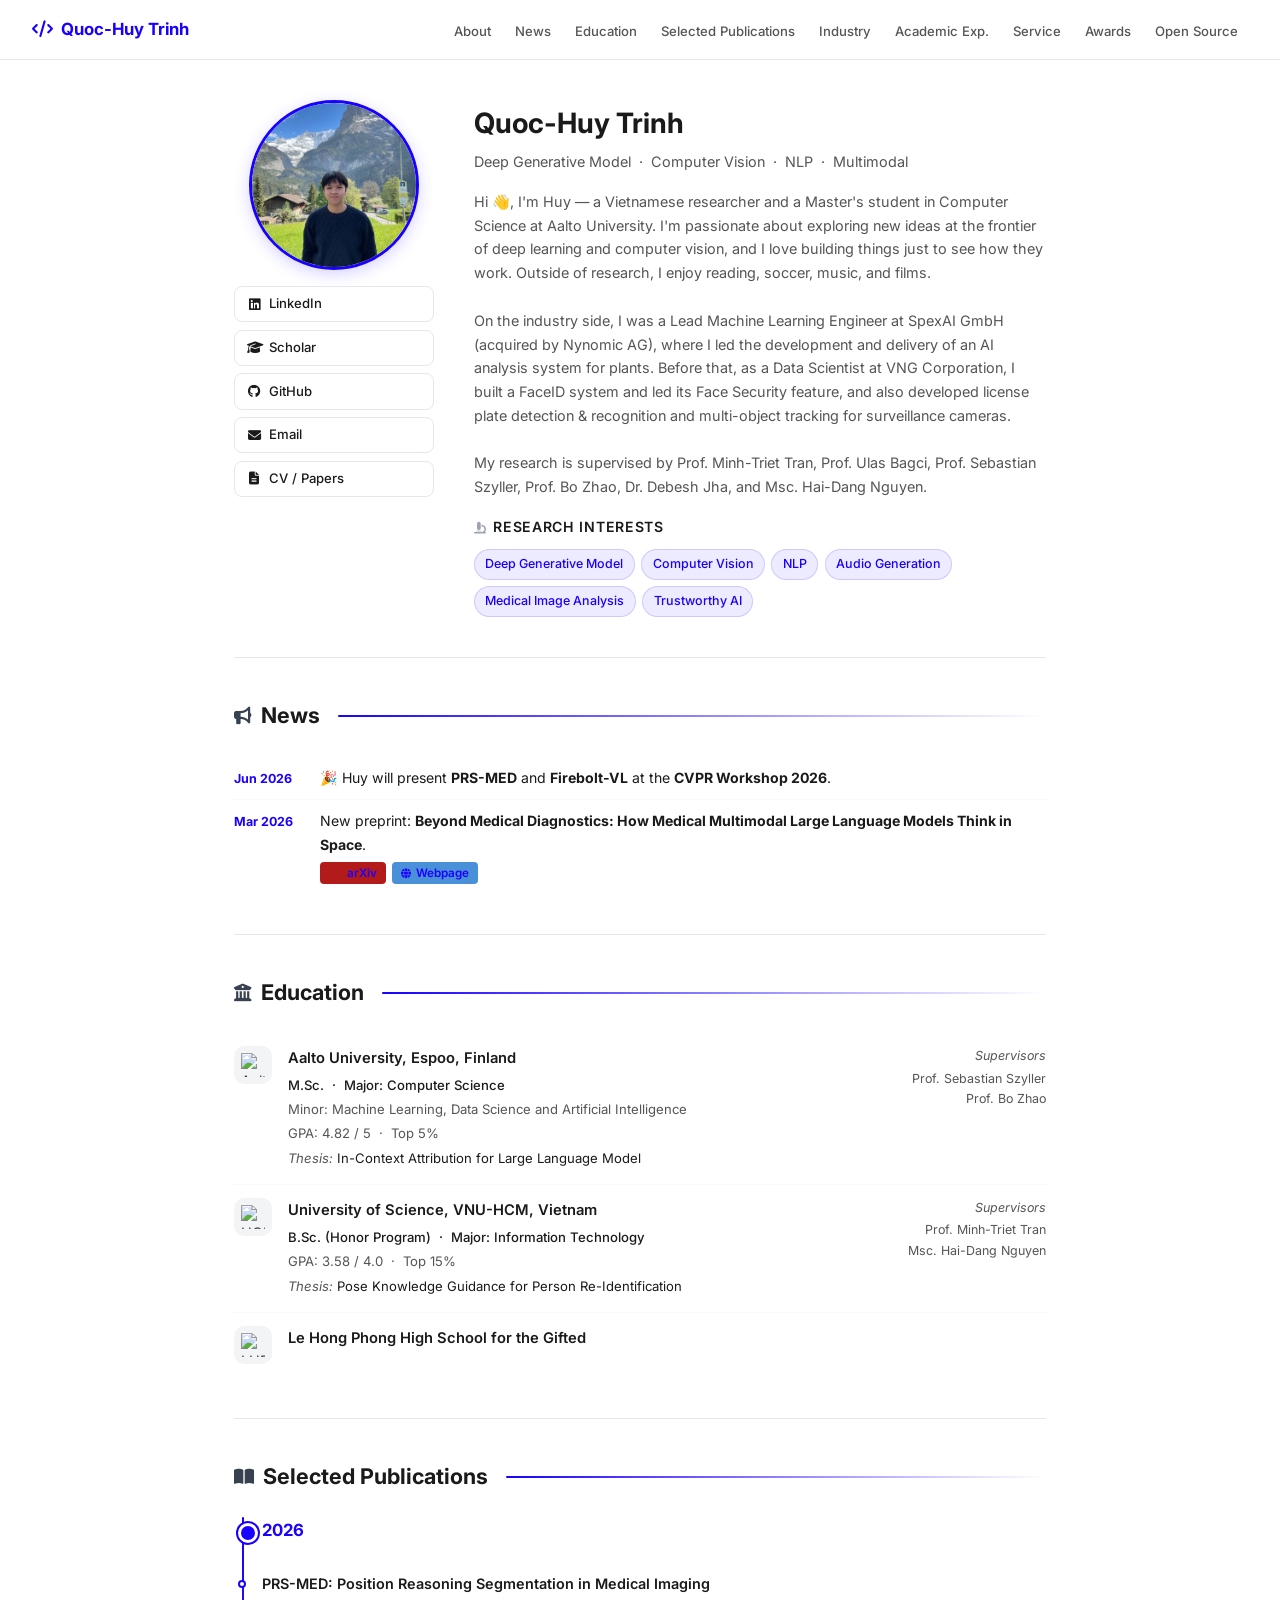
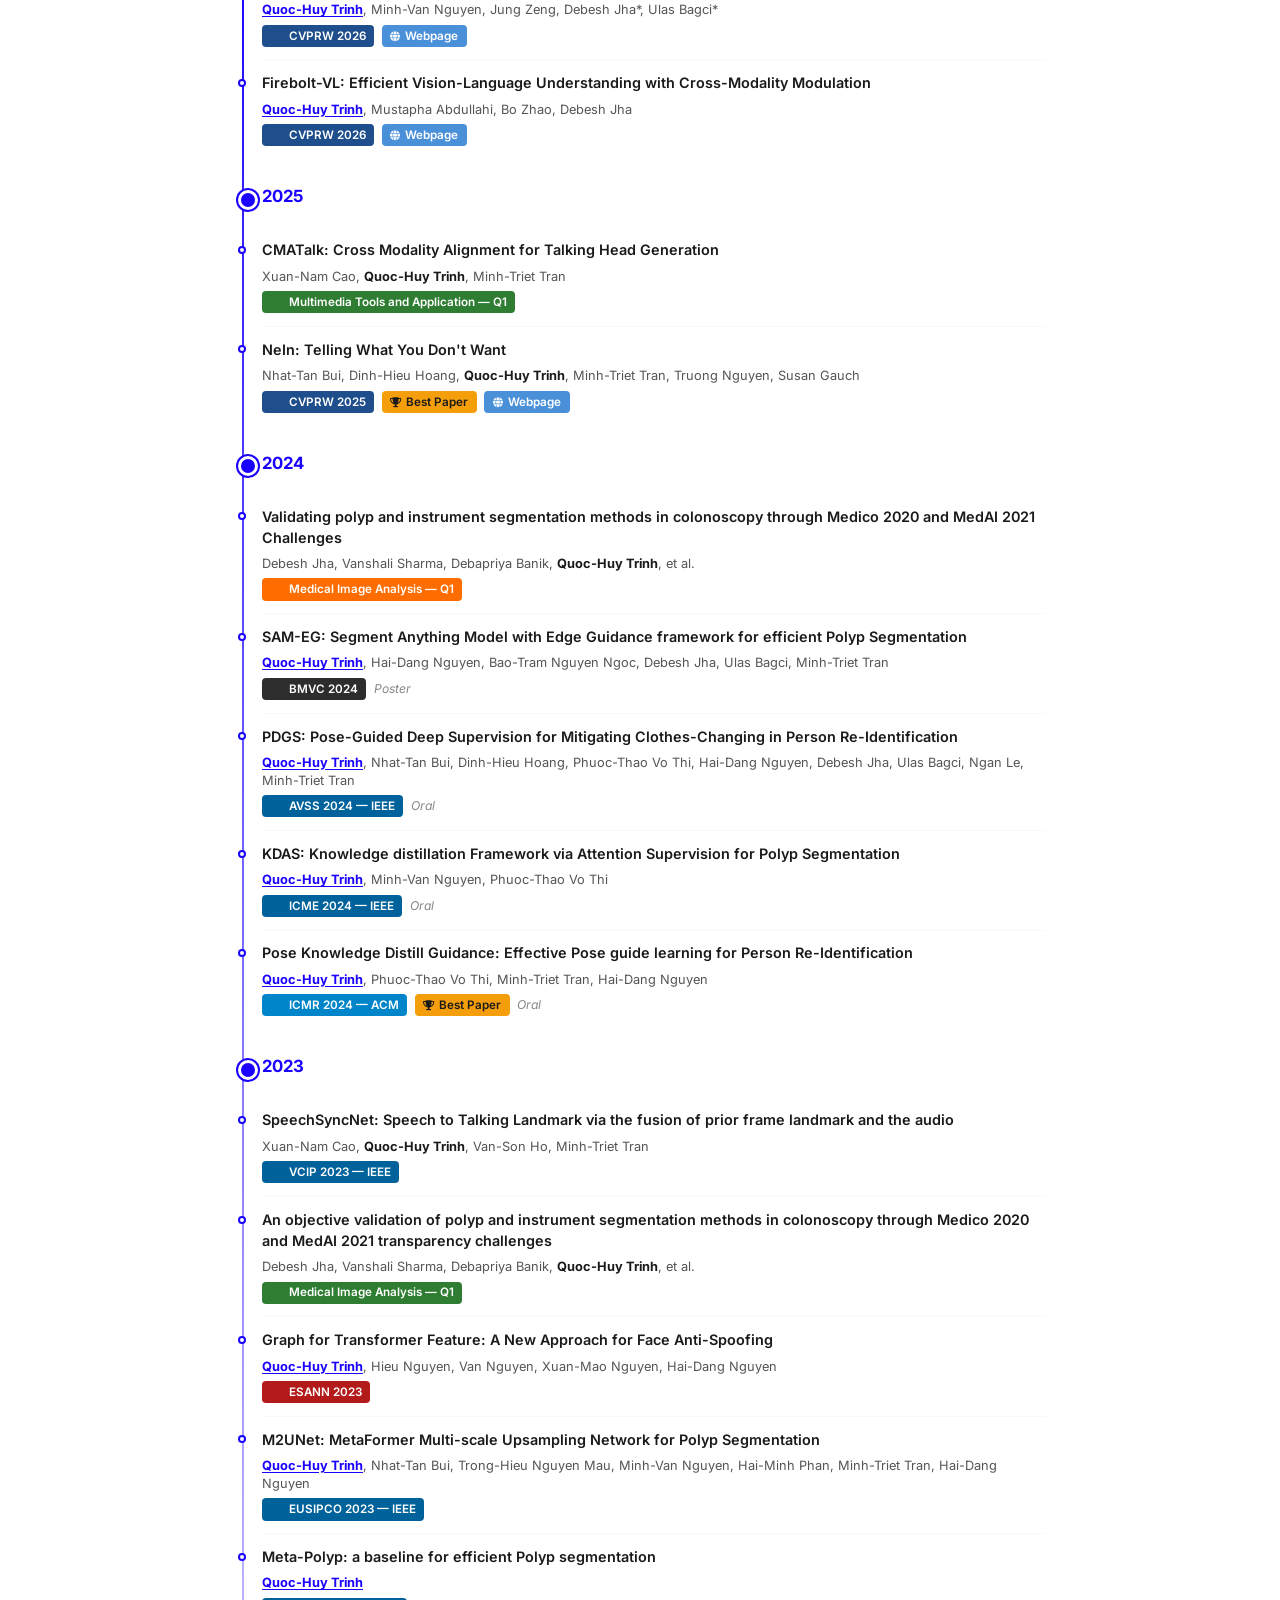
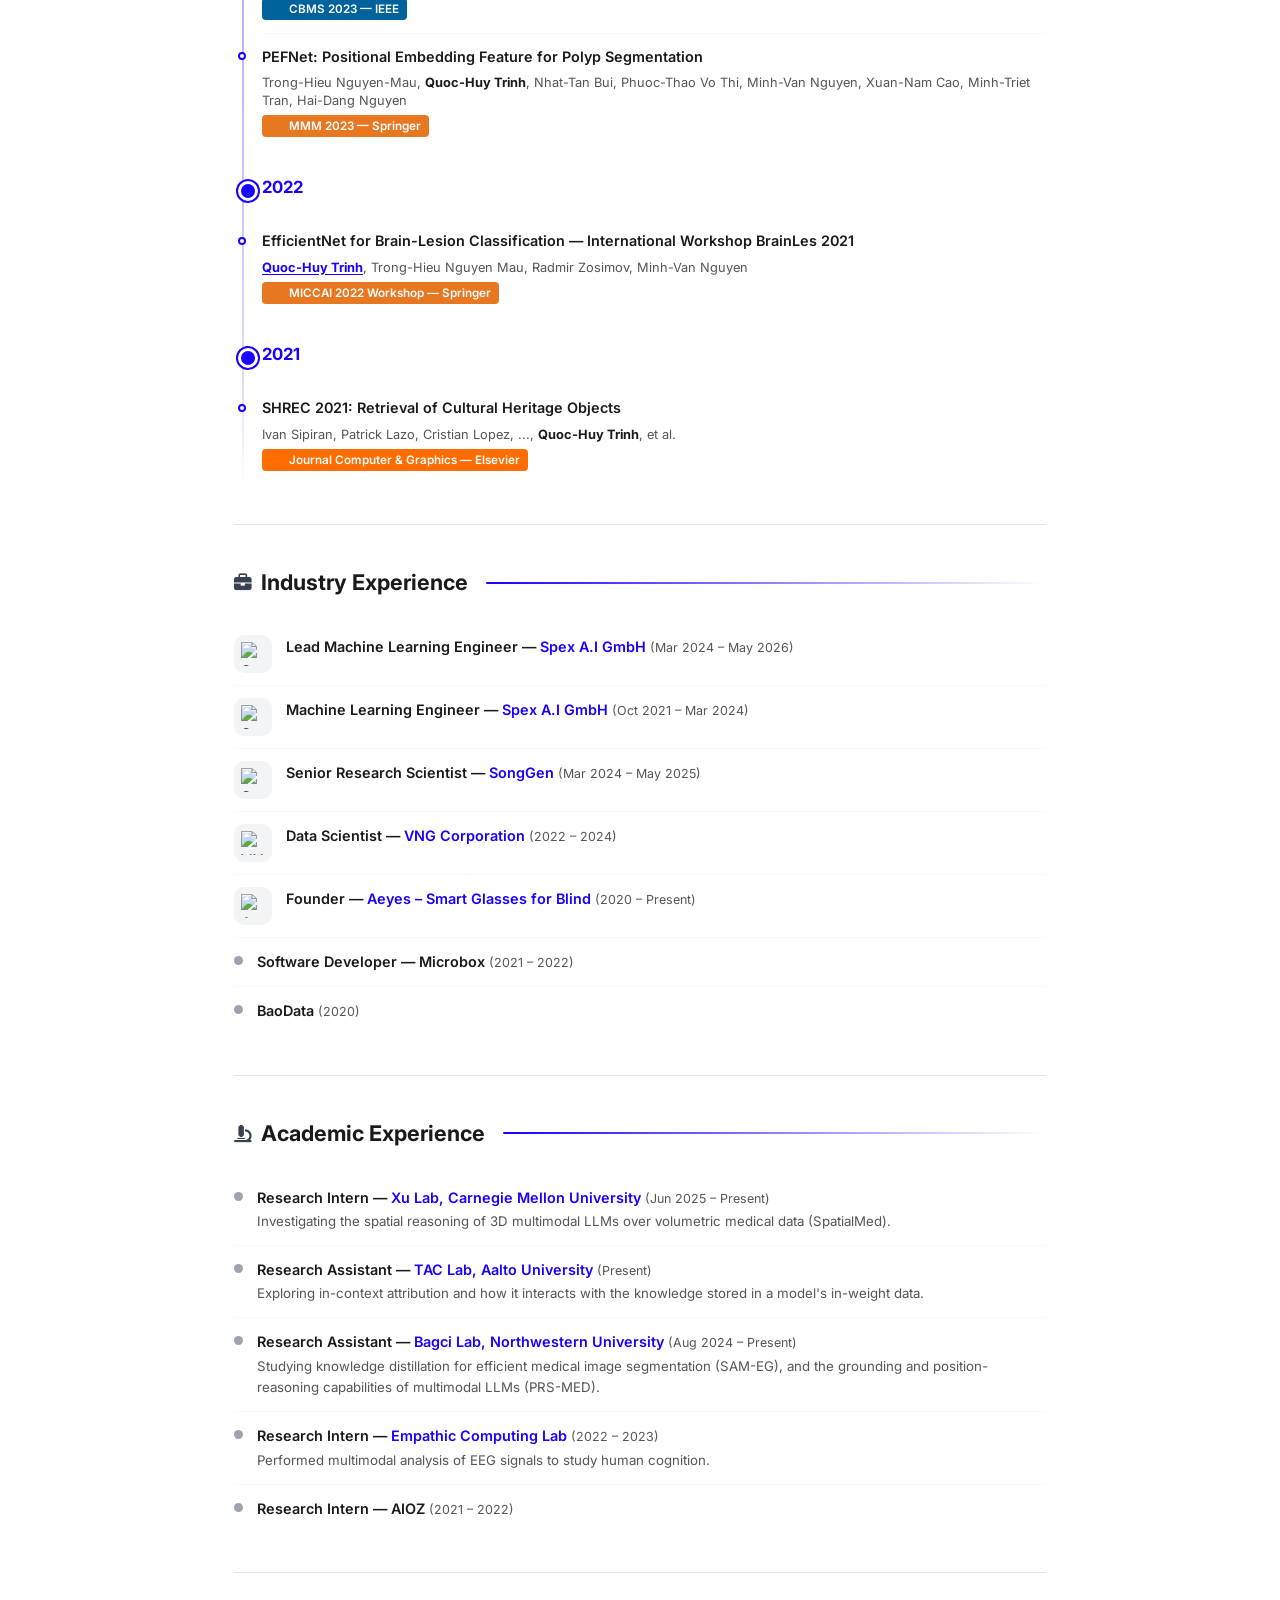
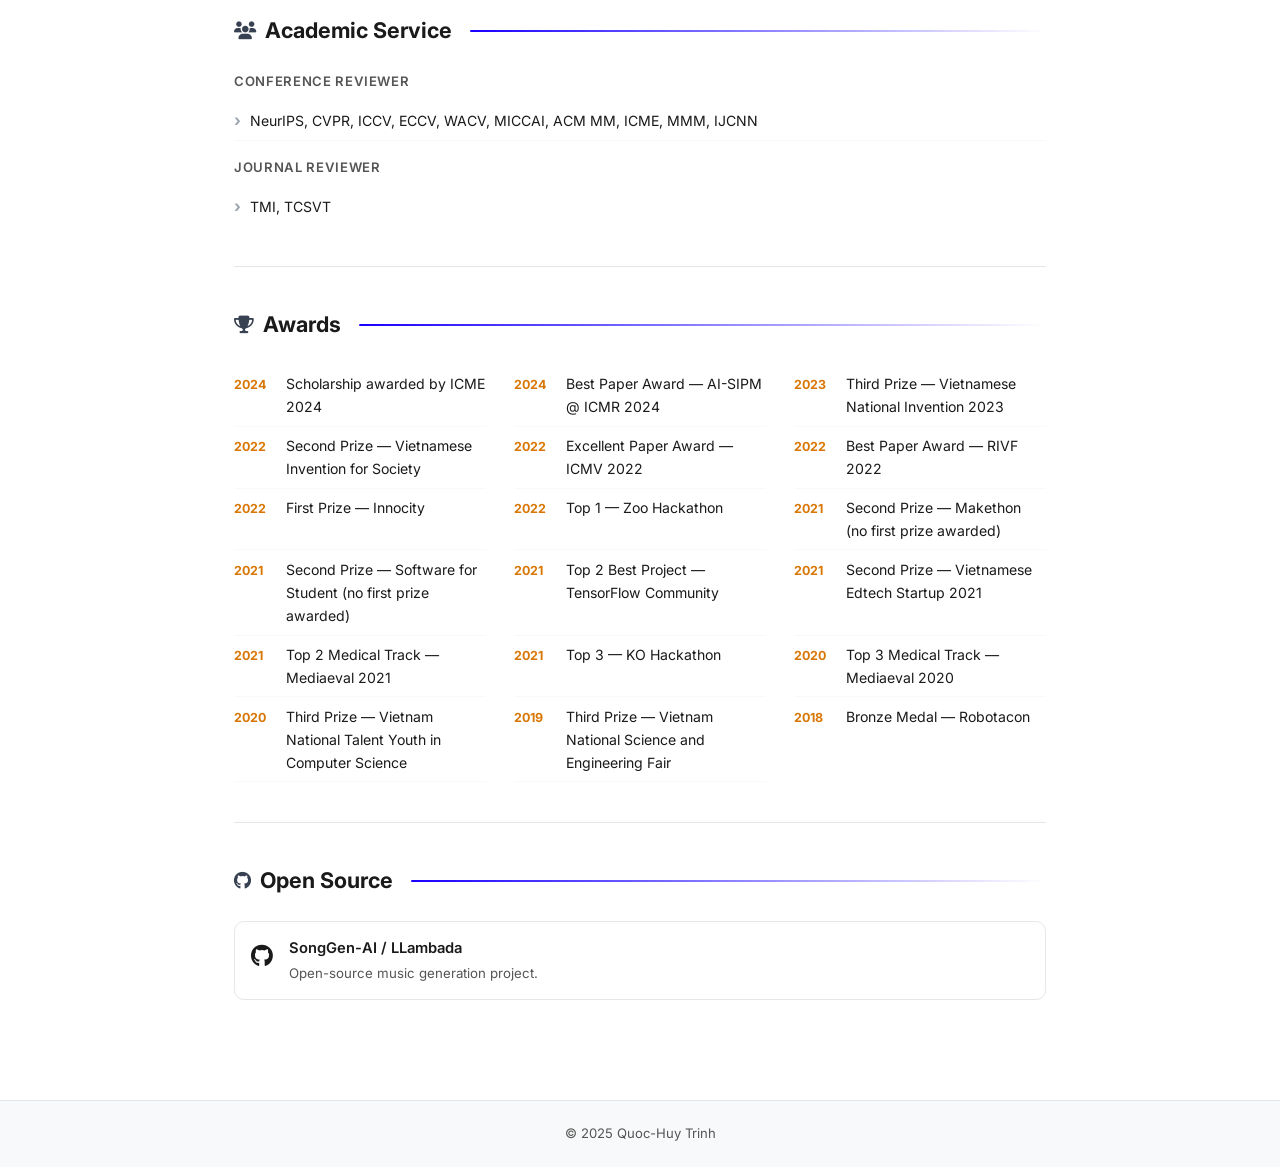
==== commit d15db3cc: "update profile" ====
--- a/index.html
+++ b/index.html
@@ -233,6 +233,36 @@
             gap: 0.5rem;
         }
 
+        /* ── NEWS ── */
+        .news-item {
+            display: flex;
+            gap: 0.9rem;
+            padding: 0.6rem 0;
+            border-bottom: 1px solid var(--bg-alt);
+            align-items: baseline;
+            font-size: 0.88rem;
+        }
+
+        .news-item:last-child { border-bottom: none; }
+
+        .news-date {
+            font-size: 0.78rem;
+            font-weight: 700;
+            color: var(--primary);
+            min-width: 72px;
+            flex-shrink: 0;
+        }
+
+        .news-item a { color: var(--primary); text-decoration: none; }
+        .news-item a:hover { text-decoration: underline; }
+
+        .news-badges {
+            margin-top: 0.4rem;
+            display: flex;
+            gap: 0.4rem;
+            flex-wrap: wrap;
+        }
+
         /* ── EDUCATION ── */
         .edu-item {
             display: flex;
@@ -288,6 +318,8 @@
         .edu-details .edu-major { font-weight: 500; color: var(--text); }
         .edu-details .edu-minor { color: var(--text-light); }
         .edu-details .edu-gpa   { color: var(--text-light); }
+        .edu-details .edu-thesis { color: var(--text); margin-top: 0.1rem; }
+        .edu-details .edu-thesis em { color: var(--text-light); font-style: italic; }
 
         .edu-supervisor {
             text-align: right;
@@ -536,6 +568,12 @@
         }
 
         /* ── AWARDS ── */
+        .awards-grid {
+            display: grid;
+            grid-template-columns: repeat(3, 1fr);
+            column-gap: 1.75rem;
+        }
+
         .award-item {
             display: flex;
             gap: 0.9rem;
@@ -618,6 +656,7 @@
             .social-links { flex-direction: row; flex-wrap: wrap; }
             .social-link { flex: 1 1 120px; }
             .nav-links { display: none; }
+            .awards-grid { grid-template-columns: 1fr; }
             .pub-timeline { padding-left: 22px; }
             .pub-timeline::before { left: 6px; }
             .pub-item::before { left: -19px; width: 7px; height: 7px; }
@@ -637,8 +676,9 @@
     </a>
     <ul class="nav-links">
         <li><a href="#about">About</a></li>
+        <li><a href="#news">News</a></li>
         <li><a href="#education">Education</a></li>
-        <li><a href="#publications">Publications</a></li>
+        <li><a href="#publications">Selected Publications</a></li>
         <li><a href="#industry">Industry</a></li>
         <li><a href="#academic-exp">Academic Exp.</a></li>
         <li><a href="#academic-service">Service</a></li>
@@ -657,7 +697,7 @@
 
             <!-- photo + social -->
             <div class="about-photo-col">
-                <img class="profile-photo" src="./huy.jpg" alt="Quoc-Huy Trinh">
+                <img class="profile-photo" src="./huy1.jpg" alt="Quoc-Huy Trinh">
                 <div class="social-links">
                     <a class="social-link" href="https://www.linkedin.com/in/huy-quoc-450459161/" target="_blank">
                         <i class="fab fa-linkedin"></i> LinkedIn
@@ -679,10 +719,12 @@
 
             <!-- bio -->
             <div class="about-bio">
-                <h2><i class="fas fa-user-astronaut" style="font-size:0.85em;color:#9ca3af;margin-right:0.45rem;"></i>Quoc-Huy Trinh</h2>
+                <h2>Quoc-Huy Trinh</h2>
                 <p class="subtitle">Deep Generative Model &nbsp;·&nbsp; Computer Vision &nbsp;·&nbsp; NLP &nbsp;·&nbsp; Multimodal</p>
                 <p>
                     Hi <span style="display:inline-block;animation:wave 1.8s ease-in-out infinite;transform-origin:70% 70%;">👋</span>, I'm Huy — a Vietnamese researcher and a Master's student in Computer Science at Aalto University. I'm passionate about exploring new ideas at the frontier of deep learning and computer vision, and I love building things just to see how they work. Outside of research, I enjoy reading, soccer, music, and films.
+                    <br><br>
+                    On the industry side, I was a Lead Machine Learning Engineer at SpexAI GmbH (acquired by Nynomic AG), where I led the development and delivery of an AI analysis system for plants. Before that, as a Data Scientist at VNG Corporation, I built a FaceID system and led its Face Security feature, and also developed license plate detection &amp; recognition and multi-object tracking for surveillance cameras.
                     <br><br>
                     My research is supervised by Prof. Minh-Triet Tran, Prof. Ulas Bagci, Prof. Sebastian Szyller, Prof. Bo Zhao, Dr. Debesh Jha, and Msc. Hai-Dang Nguyen.
                 </p>
@@ -704,6 +746,37 @@
     </section>
 
     <!-- ══════════════════════════════════
+         NEWS
+    ═══════════════════════════════════ -->
+    <section id="news">
+        <h2 class="section-title"><i class="fas fa-bullhorn icon"></i> News</h2>
+
+        <div class="news-item">
+            <span class="news-date">Jun 2026</span>
+            <div>
+                🎉 Huy will present <strong>PRS-MED</strong> and <strong>Firebolt-VL</strong> at the <strong>CVPR Workshop 2026</strong>.
+            </div>
+        </div>
+
+        <div class="news-item">
+            <span class="news-date">Mar 2026</span>
+            <div>
+                New preprint: <strong>Beyond Medical Diagnostics: How Medical Multimodal Large Language Models Think in Space</strong>.
+                <div class="news-badges">
+                    <a class="vbadge b-arxiv" href="https://arxiv.org/abs/2603.13800" target="_blank">
+                        <img src="https://www.google.com/s2/favicons?domain=arxiv.org" alt="">
+                        arXiv
+                    </a>
+                    <a class="vbadge b-web" href="https://huyquoctrinh.github.io/SpatialMed/" target="_blank">
+                        <i class="fas fa-globe"></i>
+                        Webpage
+                    </a>
+                </div>
+            </div>
+        </div>
+    </section>
+
+    <!-- ══════════════════════════════════
          EDUCATION
     ═══════════════════════════════════ -->
     <section id="education">
@@ -720,7 +793,8 @@
                     <div class="edu-details">
                         <span class="edu-major">M.Sc. &nbsp;·&nbsp; Major: Computer Science</span>
                         <span class="edu-minor">Minor: Machine Learning, Data Science and Artificial Intelligence</span>
-                        <span class="edu-gpa">GPA: 4.82 / 5</span>
+                        <span class="edu-gpa">GPA: 4.82 / 5 &nbsp;·&nbsp; Top 5%</span>
+                        <span class="edu-thesis"><em>Thesis:</em> In-Context Attribution for Large Language Model</span>
                     </div>
                 </div>
                 <div class="edu-supervisor">
@@ -738,7 +812,8 @@
                     <h3>University of Science, VNU-HCM, Vietnam</h3>
                     <div class="edu-details">
                         <span class="edu-major">B.Sc. (Honor Program) &nbsp;·&nbsp; Major: Information Technology</span>
-                        <span class="edu-gpa">GPA: 3.58 / 4.0 </span>
+                        <span class="edu-gpa">GPA: 3.58 / 4.0 &nbsp;·&nbsp; Top 15%</span>
+                        <span class="edu-thesis"><em>Thesis:</em> Pose Knowledge Guidance for Person Re-Identification</span>
                     </div>
                 </div>
                 <div class="edu-supervisor">
@@ -763,7 +838,7 @@
          PUBLICATIONS
     ═══════════════════════════════════ -->
     <section id="publications">
-        <h2 class="section-title"><i class="fas fa-book-open icon"></i> Publications</h2>
+        <h2 class="section-title"><i class="fas fa-book-open icon"></i> Selected Publications</h2>
 
         <div class="pub-timeline">
         <!-- ── 2026 ── -->
@@ -771,21 +846,6 @@
             <div class="year-label">2026</div>
 
             <div class="pub-item">
-                <div class="pub-title">Beyond Medical Diagnostics: How Medical Multimodal Large Language Models Think in Space</div>
-                <div class="pub-authors"><span class="me-first">Quoc-Huy Trinh</span>, Xi Ding, Yang Liu, Zhenyue Qin, Xingjian Li, Gorkem Durak, Halil Ertugrul Aktas, Elif Keles, Ulas Bagci*, Min Xu*</div>
-                <div class="pub-meta">
-                    <a class="vbadge b-arxiv" href="https://arxiv.org/abs/2603.13800" target="_blank">
-                        <img src="https://www.google.com/s2/favicons?domain=arxiv.org" alt="">
-                        arXiv
-                    </a>
-                    <a class="vbadge b-web" href="https://huyquoctrinh.github.io/SpatialMed/" target="_blank">
-                        <i class="fas fa-globe"></i>
-                        Webpage
-                    </a>
-                </div>
-            </div>
-
-            <div class="pub-item">
                 <div class="pub-title">PRS-MED: Position Reasoning Segmentation in Medical Imaging</div>
                 <div class="pub-authors"><span class="me-first">Quoc-Huy Trinh</span>, Minh-Van Nguyen, Jung Zeng, Debesh Jha*, Ulas Bagci*</div>
                 <div class="pub-meta">
@@ -826,32 +886,6 @@
                     <a class="vbadge b-journal" href="#">
                         <img src="https://www.google.com/s2/favicons?domain=springer.com" alt="">
                         Multimedia Tools and Application — Q1
-                    </a>
-                </div>
-            </div>
-
-            <div class="pub-item">
-                <div class="pub-title">PolypDB: A Curated Multi-Center Dataset for Development of AI Algorithms in Colonoscopy</div>
-                <div class="pub-authors">Debesh Jha, Nikhil Kumar Tomar, Vanshali Sharma, <span class="me">Quoc-Huy Trinh</span>, Koushik Biswas, Hongyi Pan, et al.</div>
-                <div class="pub-meta">
-                    <a class="vbadge b-arxiv" href="https://arxiv.org/abs/2409.00045" target="_blank">
-                        <img src="https://www.google.com/s2/favicons?domain=arxiv.org" alt="">
-                        arXiv
-                    </a>
-                </div>
-            </div>
-
-            <div class="pub-item">
-                <div class="pub-title">Sing-On-Your-Beat: Simple Text-Controllable Accompaniment Generations</div>
-                <div class="pub-authors"><span class="me-first">Quoc-Huy Trinh</span>, Minh-Van Nguyen, Trong-Hieu Nguyen Mau, Khoa Tran, Thanh Do</div>
-                <div class="pub-meta">
-                    <a class="vbadge b-arxiv" href="https://arxiv.org/pdf/2411.01661" target="_blank">
-                        <img src="https://www.google.com/s2/favicons?domain=arxiv.org" alt="">
-                        arXiv
-                    </a>
-                    <a class="vbadge b-web" href="https://songgen-ai.github.io/llambada-demo/" target="_blank">
-                        <i class="fas fa-globe"></i>
-                        Webpage
                     </a>
                 </div>
             </div>
@@ -903,18 +937,6 @@
             </div>
 
             <div class="pub-item">
-                <div class="pub-title">Pose-to-Human (P2H): A pose guidance framework via Gram matrix for Occluded Person Re-identification</div>
-                <div class="pub-authors"><span class="me-first">Quoc-Huy Trinh</span>, Phuoc-Thao Vo Thi, Minh-Triet Tran, Hai-Dang Nguyen</div>
-                <div class="pub-meta">
-                    <a class="vbadge b-arxiv" href="#" target="_blank">
-                        <img src="https://www.google.com/s2/favicons?domain=arxiv.org" alt="">
-                        KES 2024
-                    </a>
-                    <span class="pub-note">Oral</span>
-                </div>
-            </div>
-
-            <div class="pub-item">
                 <div class="pub-title">PDGS: Pose-Guided Deep Supervision for Mitigating Clothes-Changing in Person Re-Identification</div>
                 <div class="pub-authors"><span class="me-first">Quoc-Huy Trinh</span>, Nhat-Tan Bui, Dinh-Hieu Hoang, Phuoc-Thao Vo Thi, Hai-Dang Nguyen, Debesh Jha, Ulas Bagci, Ngan Le, Minh-Triet Tran</div>
                 <div class="pub-meta">
@@ -952,18 +974,6 @@
                     <span class="pub-note">Oral</span>
                 </div>
             </div>
-
-            <div class="pub-item">
-                <div class="pub-title">EAPC: Emotion and Audio Prior Control framework for the emotional and temporal Talking Face Generation</div>
-                <div class="pub-authors">Xuan-Nam Cao, <span class="me">Quoc-Huy Trinh</span>, Quoc-Anh Do-Nguyen, Van-Son Ho, Hoai-Thuong Dang, Minh-Triet Tran</div>
-                <div class="pub-meta">
-                    <a class="vbadge b-arxiv" href="https://www.insticc.org/node/TechnicalProgram/icaart/2024/presentationDetails/124557" target="_blank">
-                        <img src="https://www.google.com/s2/favicons?domain=arxiv.org" alt="">
-                        ICAART 2024
-                    </a>
-                    <span class="pub-note">Oral</span>
-                </div>
-            </div>
         </div>
 
         <!-- ── 2023 ── -->
@@ -971,17 +981,6 @@
             <div class="year-label">2023</div>
 
             <div class="pub-item">
-                <div class="pub-title">ALGNet: Attention Light Graph Memory Network for Medical Recommendation System</div>
-                <div class="pub-authors">Minh-Van Nguyen, Duy-Thinh Nguyen, <span class="me">Quoc-Huy Trinh</span>, Bac-Hoai Le</div>
-                <div class="pub-meta">
-                    <a class="vbadge b-acm" href="https://dl.acm.org/doi/fullHtml/10.1145/3628797.3628983" target="_blank">
-                        <img src="https://www.google.com/s2/favicons?domain=acm.org" alt="">
-                        SOICT 2023 — ACM
-                    </a>
-                </div>
-            </div>
-
-            <div class="pub-item">
                 <div class="pub-title">SpeechSyncNet: Speech to Talking Landmark via the fusion of prior frame landmark and the audio</div>
                 <div class="pub-authors">Xuan-Nam Cao, <span class="me">Quoc-Huy Trinh</span>, Van-Son Ho, Minh-Triet Tran</div>
                 <div class="pub-meta">
@@ -1037,17 +1036,6 @@
             </div>
 
             <div class="pub-item">
-                <div class="pub-title">Tiny convolution contextual neural network: a lightweight model for skin lesion detection</div>
-                <div class="pub-authors"><span class="me-first">Quoc-Huy Trinh</span>, Trong-Hieu Nguyen Mau, Phuoc-Thao Vo Thi, et al.</div>
-                <div class="pub-meta">
-                    <a class="vbadge b-spie" href="https://www.spiedigitallibrary.org/conference-proceedings-of-spie/12701/127010U/Tiny-convolution-contextual-neural-network--a-lightweight-model-for/10.1117/12.2679699.short" target="_blank">
-                        <img src="https://www.google.com/s2/favicons?domain=spiedigitallibrary.org" alt="">
-                        ICMV 2022 — SPIE
-                    </a>
-                </div>
-            </div>
-
-            <div class="pub-item">
                 <div class="pub-title">PEFNet: Positional Embedding Feature for Polyp Segmentation</div>
                 <div class="pub-authors">Trong-Hieu Nguyen-Mau, <span class="me">Quoc-Huy Trinh</span>, Nhat-Tan Bui, Phuoc-Thao Vo Thi, Minh-Van Nguyen, Xuan-Nam Cao, Minh-Triet Tran, Hai-Dang Nguyen</div>
                 <div class="pub-meta">
@@ -1064,42 +1052,6 @@
             <div class="year-label">2022</div>
 
             <div class="pub-item">
-                <div class="pub-title">Multi Kernel Positional Embedding ConvNeXt for Polyp Segmentation</div>
-                <div class="pub-authors">Trong-Hieu Nguyen-Mau, <span class="me">Quoc-Huy Trinh</span>, Nhat-Tan Bui, Minh-Triet Tran, Hai-Dang Nguyen</div>
-                <div class="pub-meta">
-                    <a class="vbadge b-ieee" href="https://ieeexplore.ieee.org/abstract/document/10013883/" target="_blank">
-                        <img src="https://www.google.com/s2/favicons?domain=ieee.org" alt="">
-                        RIVF 2022 — IEEE
-                    </a>
-                </div>
-            </div>
-
-            <div class="pub-item">
-                <div class="pub-title">Ensemble of Deep Neural Networks for Rice Leaf Disease Classification</div>
-                <div class="pub-authors">Son Van Ho, Huy Gia Vuong, Binh Quang Nguyen, <span class="me">Quoc-Huy Trinh</span>, Minh-Triet Tran</div>
-                <div class="pub-meta">
-                    <a class="vbadge b-ieee" href="https://ieeexplore.ieee.org/abstract/document/10013858/" target="_blank">
-                        <img src="https://www.google.com/s2/favicons?domain=ieee.org" alt="">
-                        RIVF 2022 — IEEE
-                    </a>
-                    <span class="vbadge b-award">
-                        <i class="fas fa-trophy"></i> Best Paper
-                    </span>
-                </div>
-            </div>
-
-            <div class="pub-item">
-                <div class="pub-title">Res-Dense Net for 3D Covid Chest CT-Scan Classification</div>
-                <div class="pub-authors"><span class="me-first">Quoc-Huy Trinh</span>, Minh-Van Nguyen, Thien-Phuc Nguyen Dinh</div>
-                <div class="pub-meta">
-                    <a class="vbadge b-springer" href="https://link.springer.com/chapter/10.1007/978-3-031-13324-4_41" target="_blank">
-                        <img src="https://www.google.com/s2/favicons?domain=springer.com" alt="">
-                        ICIAP 2022 — Springer
-                    </a>
-                </div>
-            </div>
-
-            <div class="pub-item">
                 <div class="pub-title">EfficientNet for Brain-Lesion Classification — International Workshop BrainLes 2021</div>
                 <div class="pub-authors"><span class="me-first">Quoc-Huy Trinh</span>, Trong-Hieu Nguyen Mau, Radmir Zosimov, Minh-Van Nguyen</div>
                 <div class="pub-meta">
@@ -1126,16 +1078,6 @@
                 </div>
             </div>
 
-            <div class="pub-item">
-                <div class="pub-title">Endoscopy Image Retrieval by Mixer Multi-Layer Perceptron</div>
-                <div class="pub-authors"><span class="me-first">Quoc-Huy Trinh</span>, Minh-Van Nguyen</div>
-                <div class="pub-meta">
-                    <a class="vbadge b-arxiv" href="https://annals-csis.org/Volume_26/drp/pdf/145.pdf" target="_blank">
-                        <img src="https://www.google.com/s2/favicons?domain=arxiv.org" alt="">
-                        Annals of Computer Science 2021
-                    </a>
-                </div>
-            </div>
         </div>
         </div>
     </section>
@@ -1213,7 +1155,7 @@
             <div class="exp-content">
                 <h3>Research Intern &mdash; <a href="https://xulabs.github.io/min-xu/" target="_blank">Xu Lab, Carnegie Mellon University</a>
                     <span class="exp-period">(Jun 2025 – Present)</span></h3>
-                <p>Large Vision Language Models</p>
+                <p>Investigating the spatial reasoning of 3D multimodal LLMs over volumetric medical data (SpatialMed).</p>
             </div>
         </div>
 
@@ -1222,7 +1164,7 @@
             <div class="exp-content">
                 <h3>Research Assistant &mdash; <a href="https://taclab.aalto.fi/" target="_blank">TAC Lab, Aalto University</a>
                     <span class="exp-period">(Present)</span></h3>
-                <p>Trustworthiness and reliability of Large Language Models</p>
+                <p>Exploring in-context attribution and how it interacts with the knowledge stored in a model's in-weight data.</p>
             </div>
         </div>
 
@@ -1231,6 +1173,7 @@
             <div class="exp-content">
                 <h3>Research Assistant &mdash; <a href="https://www.bagcilab.com/" target="_blank">Bagci Lab, Northwestern University</a>
                     <span class="exp-period">(Aug 2024 – Present)</span></h3>
+                <p>Studying knowledge distillation for efficient medical image segmentation (SAM-EG), and the grounding and position-reasoning capabilities of multimodal LLMs (PRS-MED).</p>
             </div>
         </div>
 
@@ -1239,6 +1182,7 @@
             <div class="exp-content">
                 <h3>Research Intern &mdash; <a href="http://empathiccomputing.org/" target="_blank">Empathic Computing Lab</a>
                     <span class="exp-period">(2022 – 2023)</span></h3>
+                <p>Performed multimodal analysis of EEG signals to study human cognition.</p>
             </div>
         </div>
 
@@ -1257,24 +1201,11 @@
     <section id="academic-service">
         <h2 class="section-title"><i class="fas fa-users icon"></i> Academic Service</h2>
 
-        <p class="service-subsection">Reviewer</p>
-        <div class="service-item">ACM Multimedia 2025 (ACM MM)</div>
-        <div class="service-item">IEEE Transactions on Circuits and Systems for Video Technology — Q1</div>
-        <div class="service-item">International Conference on Computer Vision 2025 (ICCV)</div>
-        <div class="service-item">Conference on Computer Vision and Pattern Recognition (CVPR)</div>
-        <div class="service-item">European Conference on Computer Vision (ECCV)</div>
-        <div class="service-item">IEEE Transactions on Medical Imaging (TMI)</div>
-        <div class="service-item">International Conference on Multimedia and Expo (ICME)</div>
-        <div class="service-item">International Conference on Multimedia Modeling (MMM)</div>
-        <div class="service-item">International Conference on Medical Image Computing and Computer-Assisted Intervention (MICCAI)</div>
-        <div class="service-item">International Joint Conference on Neural Networks (IJCNN)</div>
-        <div class="service-item">IEEE/CVF Winter Conference on Applications of Computer Vision (WACV)</div>
-
-        <p class="service-subsection">Mentorship &amp; Outreach</p>
-        <div class="service-item">Partner — VinUni Entrepreneur Lab</div>
-        <div class="service-item">Ambassador — H4TF Hackathon 2023</div>
-        <div class="service-item">Mentor — STEM Petrus Ky / Le Hong Phong</div>
-        <div class="service-item">Technical Mentor — LHPSC</div>
+        <p class="service-subsection">Conference Reviewer</p>
+        <div class="service-item">NeurIPS, CVPR, ICCV, ECCV, WACV, MICCAI, ACM MM, ICME, MMM, IJCNN</div>
+
+        <p class="service-subsection">Journal Reviewer</p>
+        <div class="service-item">TMI, TCSVT</div>
     </section>
 
     <!-- ══════════════════════════════════
@@ -1283,6 +1214,7 @@
     <section id="awards">
         <h2 class="section-title"><i class="fas fa-trophy icon"></i> Awards</h2>
 
+        <div class="awards-grid">
         <div class="award-item"><span class="award-year">2024</span>Scholarship awarded by ICME 2024</div>
         <div class="award-item"><span class="award-year">2024</span>Best Paper Award — AI-SIPM @ ICMR 2024</div>
         <div class="award-item"><span class="award-year">2023</span>Third Prize — Vietnamese National Invention 2023</div>
@@ -1298,10 +1230,10 @@
         <div class="award-item"><span class="award-year">2021</span>Top 2 Medical Track — Mediaeval 2021</div>
         <div class="award-item"><span class="award-year">2021</span>Top 3 — KO Hackathon</div>
         <div class="award-item"><span class="award-year">2020</span>Top 3 Medical Track — Mediaeval 2020</div>
-        <div class="award-item"><span class="award-year">2020</span>Top 10 / 800 — FGCV 2020 @ CVPR 2020</div>
         <div class="award-item"><span class="award-year">2020</span>Third Prize — Vietnam National Talent Youth in Computer Science</div>
         <div class="award-item"><span class="award-year">2019</span>Third Prize — Vietnam National Science and Engineering Fair</div>
         <div class="award-item"><span class="award-year">2018</span>Bronze Medal — Robotacon</div>
+        </div>
     </section>
 
     <!-- ══════════════════════════════════
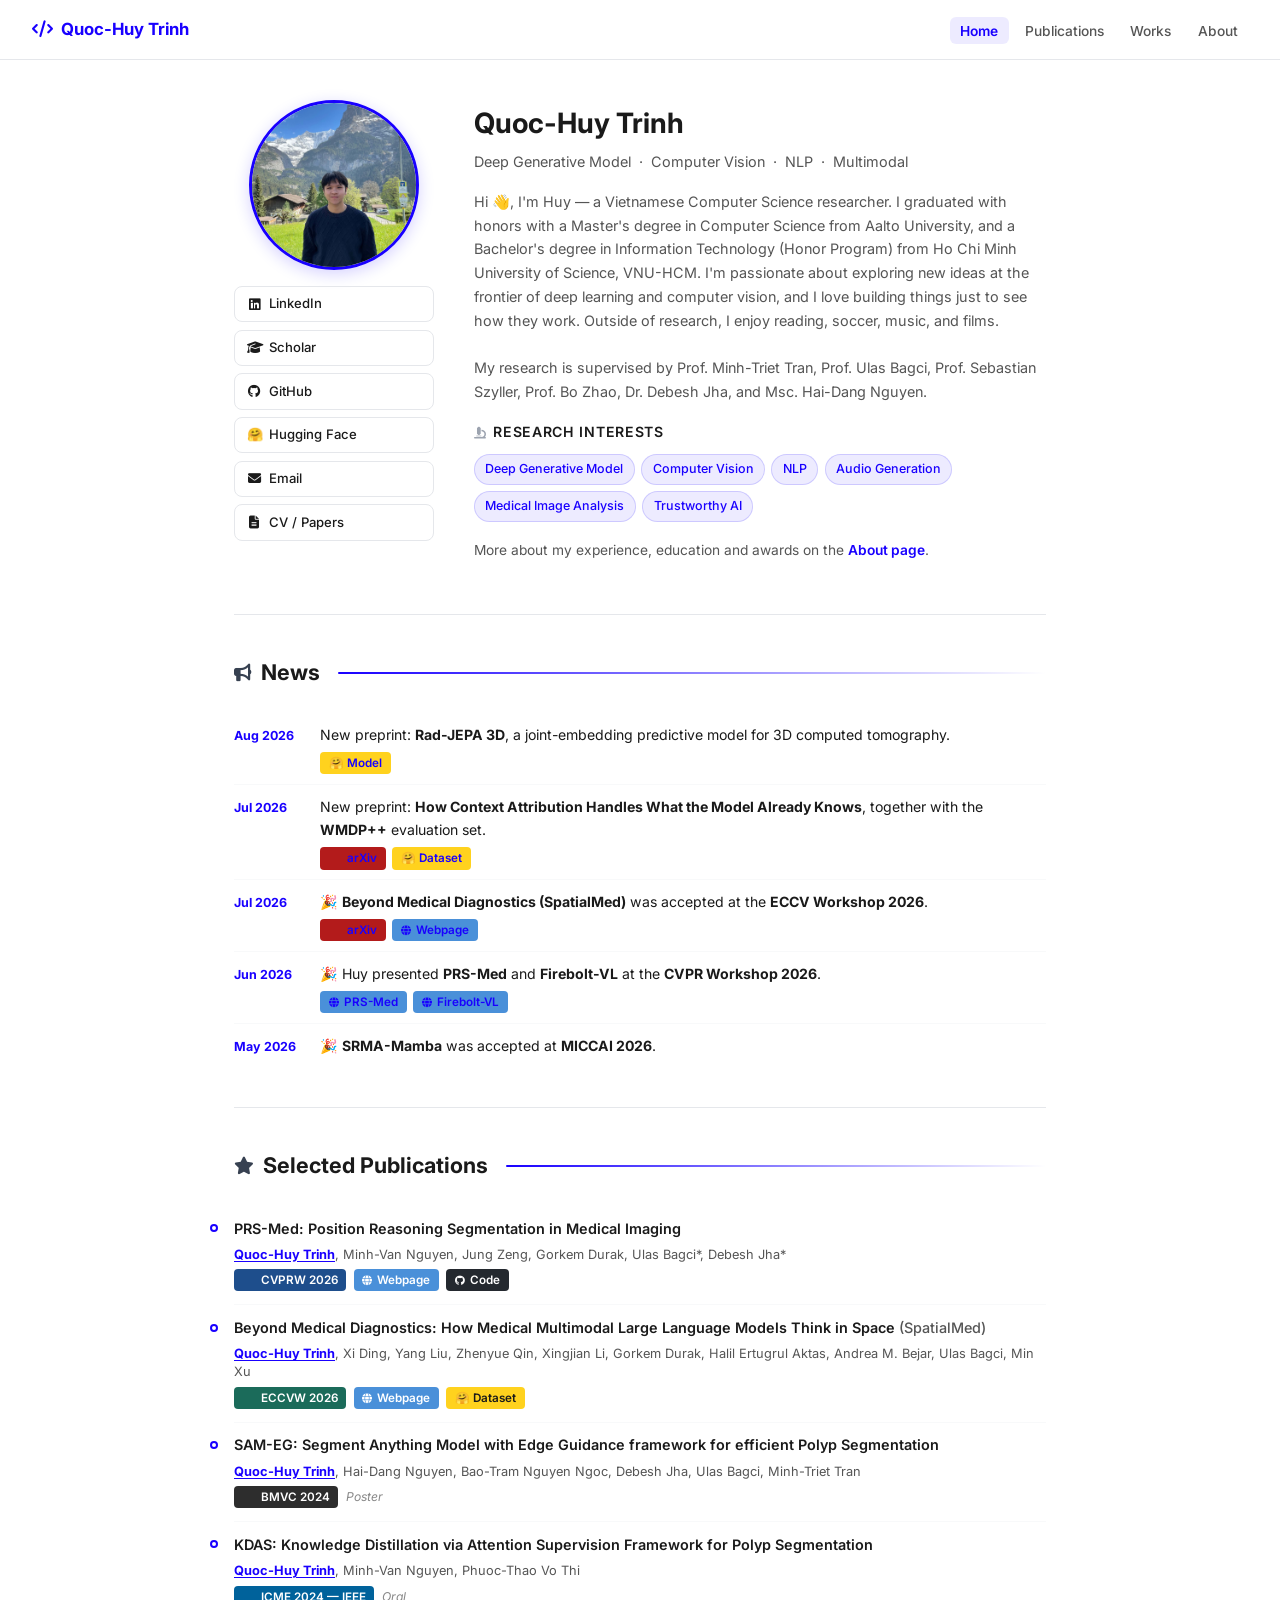
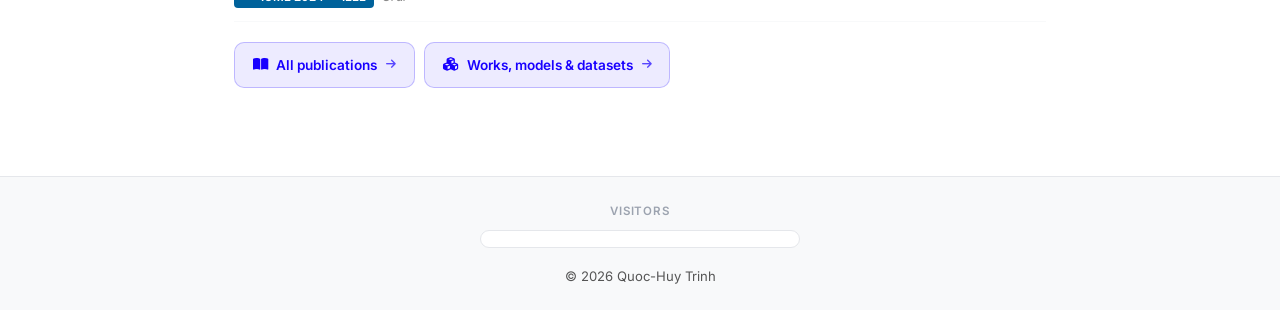
==== commit f91e0f78: "feat: update webpage" ====
--- a/index.html
+++ b/index.html
@@ -8,661 +8,8 @@
     <link rel="preconnect" href="https://fonts.gstatic.com" crossorigin>
     <link href="https://fonts.googleapis.com/css2?family=Inter:wght@300;400;500;600;700&display=swap" rel="stylesheet">
     <link rel="stylesheet" href="https://cdnjs.cloudflare.com/ajax/libs/font-awesome/6.4.0/css/all.min.css">
+    <link rel="stylesheet" href="./style.css">
     <link rel="icon" href="https://cdn.iconscout.com/icon/free/png-256/free-h-character-alphabet-letter-32852.png">
-    <style>
-        :root {
-            --primary: #1900FF;
-            --primary-dark: #1200cc;
-            --primary-soft: rgba(25, 0, 255, 0.08);
-            --text: #1a1a1a;
-            --text-light: #555;
-            --bg: #ffffff;
-            --bg-alt: #f8f9fa;
-            --border: #e5e7eb;
-            --nav-height: 60px;
-        }
-
-        * { margin: 0; padding: 0; box-sizing: border-box; }
-
-        html { scroll-behavior: smooth; }
-
-        body {
-            font-family: 'Inter', sans-serif;
-            color: var(--text);
-            background: var(--bg);
-            line-height: 1.65;
-        }
-
-        /* ── NAV ── */
-        nav {
-            position: sticky;
-            top: 0;
-            z-index: 100;
-            background: rgba(255,255,255,0.96);
-            backdrop-filter: blur(8px);
-            border-bottom: 1px solid var(--border);
-            height: var(--nav-height);
-            display: flex;
-            align-items: center;
-            padding: 0 2rem;
-            gap: 2rem;
-        }
-
-        .nav-brand {
-            font-size: 1.05rem;
-            font-weight: 700;
-            color: var(--primary);
-            text-decoration: none;
-            display: flex;
-            align-items: center;
-            gap: 0.5rem;
-            white-space: nowrap;
-            margin-right: auto;
-        }
-
-        .nav-links {
-            display: flex;
-            gap: 0.2rem;
-            list-style: none;
-        }
-
-        .nav-links a {
-            font-size: 0.82rem;
-            font-weight: 500;
-            color: var(--text-light);
-            text-decoration: none;
-            padding: 0.35rem 0.65rem;
-            border-radius: 6px;
-            transition: color 0.15s, background 0.15s;
-            white-space: nowrap;
-        }
-
-        .nav-links a:hover {
-            color: var(--primary);
-            background: var(--primary-soft);
-        }
-
-        /* ── LAYOUT ── */
-        main {
-            max-width: 860px;
-            margin: 0 auto;
-            padding: 0 1.5rem 3rem;
-        }
-
-        section {
-            padding: 2.5rem 0;
-            border-bottom: 1px solid var(--border);
-        }
-
-        section:last-child { border-bottom: none; }
-
-        .section-title {
-            font-size: 1.35rem;
-            font-weight: 700;
-            color: var(--text);
-            margin-bottom: 1.4rem;
-            display: flex;
-            align-items: center;
-            gap: 0.55rem;
-        }
-
-        .section-title .icon {
-            color: #374151;
-            font-size: 1.1rem;
-        }
-
-        .section-title::after {
-            content: '';
-            flex: 1;
-            height: 2px;
-            background: linear-gradient(to right, var(--primary), transparent);
-            margin-left: 0.6rem;
-            border-radius: 2px;
-        }
-
-        /* ── ABOUT ── */
-        .about-grid {
-            display: grid;
-            grid-template-columns: 200px 1fr;
-            gap: 2.5rem;
-            align-items: start;
-        }
-
-        .about-photo-col {
-            display: flex;
-            flex-direction: column;
-            align-items: center;
-            gap: 1rem;
-        }
-
-        .profile-photo {
-            width: 170px;
-            height: 170px;
-            border-radius: 50%;
-            object-fit: cover;
-            border: 3px solid var(--primary);
-            box-shadow: 0 4px 16px rgba(25,0,255,0.18);
-        }
-
-        .social-links {
-            display: flex;
-            flex-direction: column;
-            gap: 0.45rem;
-            width: 100%;
-        }
-
-        .social-link {
-            display: flex;
-            align-items: center;
-            gap: 0.5rem;
-            padding: 0.4rem 0.75rem;
-            border-radius: 8px;
-            text-decoration: none;
-            font-size: 0.82rem;
-            font-weight: 500;
-            color: var(--text);
-            border: 1px solid var(--border);
-            transition: all 0.18s;
-        }
-
-        .social-link:hover {
-            background: var(--primary);
-            color: white;
-            border-color: var(--primary);
-        }
-
-        .social-link i { width: 14px; text-align: center; }
-
-        .about-bio h2 {
-            font-size: 1.75rem;
-            font-weight: 700;
-            color: var(--text);
-            margin-bottom: 0.25rem;
-        }
-
-        .about-bio .subtitle {
-            font-size: 0.9rem;
-            color: var(--text-light);
-            margin-bottom: 1rem;
-        }
-
-        .about-bio p {
-            font-size: 0.9rem;
-            color: var(--text-light);
-            margin-bottom: 0.75rem;
-        }
-
-        .research-interests { margin-top: 1rem; }
-
-        .research-interests h3 {
-            font-size: 0.88rem;
-            font-weight: 600;
-            margin-bottom: 0.7rem;
-            color: var(--text);
-            text-transform: uppercase;
-            letter-spacing: 0.05em;
-        }
-
-        .interest-tags {
-            display: flex;
-            flex-wrap: wrap;
-            gap: 0.4rem;
-        }
-
-        .interest-tag {
-            background: var(--primary-soft);
-            color: var(--primary);
-            padding: 0.25rem 0.65rem;
-            border-radius: 20px;
-            font-size: 0.78rem;
-            font-weight: 500;
-            border: 1px solid rgba(25,0,255,0.15);
-        }
-
-        .phd-notice {
-            margin-top: 1.1rem;
-            padding: 0.7rem 1rem;
-            background: linear-gradient(135deg, rgba(25,0,255,0.05), rgba(25,0,255,0.09));
-            border-left: 3px solid var(--primary);
-            border-radius: 0 8px 8px 0;
-            font-size: 0.875rem;
-            font-weight: 500;
-            color: var(--primary-dark);
-            display: flex;
-            align-items: center;
-            gap: 0.5rem;
-        }
-
-        /* ── NEWS ── */
-        .news-item {
-            display: flex;
-            gap: 0.9rem;
-            padding: 0.6rem 0;
-            border-bottom: 1px solid var(--bg-alt);
-            align-items: baseline;
-            font-size: 0.88rem;
-        }
-
-        .news-item:last-child { border-bottom: none; }
-
-        .news-date {
-            font-size: 0.78rem;
-            font-weight: 700;
-            color: var(--primary);
-            min-width: 72px;
-            flex-shrink: 0;
-        }
-
-        .news-item a { color: var(--primary); text-decoration: none; }
-        .news-item a:hover { text-decoration: underline; }
-
-        .news-badges {
-            margin-top: 0.4rem;
-            display: flex;
-            gap: 0.4rem;
-            flex-wrap: wrap;
-        }
-
-        /* ── EDUCATION ── */
-        .edu-item {
-            display: flex;
-            gap: 1rem;
-            padding: 0.85rem 0;
-            border-bottom: 1px solid var(--bg-alt);
-        }
-
-        .edu-item:last-child { border-bottom: none; }
-
-        .edu-icon {
-            width: 38px;
-            height: 38px;
-            border-radius: 10px;
-            background: #f3f4f6;
-            display: flex;
-            align-items: center;
-            justify-content: center;
-            color: #374151;
-            flex-shrink: 0;
-            font-size: 0.9rem;
-        }
-
-        .edu-icon img {
-            width: 24px;
-            height: 24px;
-            object-fit: contain;
-        }
-
-        .edu-item { align-items: flex-start; }
-
-        .edu-content {
-            flex: 1;
-            display: flex;
-            justify-content: space-between;
-            align-items: flex-start;
-            gap: 1rem;
-        }
-
-        .edu-main { flex: 1; }
-
-        .edu-content h3 { font-size: 0.92rem; font-weight: 600; margin-bottom: 0.25rem; }
-
-        .edu-details {
-            font-size: 0.82rem;
-            color: var(--text-light);
-            display: flex;
-            flex-direction: column;
-            gap: 0.15rem;
-            margin-top: 0.15rem;
-        }
-
-        .edu-details .edu-major { font-weight: 500; color: var(--text); }
-        .edu-details .edu-minor { color: var(--text-light); }
-        .edu-details .edu-gpa   { color: var(--text-light); }
-        .edu-details .edu-thesis { color: var(--text); margin-top: 0.1rem; }
-        .edu-details .edu-thesis em { color: var(--text-light); font-style: italic; }
-
-        .edu-supervisor {
-            text-align: right;
-            font-size: 0.78rem;
-            color: var(--text-light);
-            white-space: nowrap;
-            flex-shrink: 0;
-        }
-
-        .edu-supervisor span {
-            display: block;
-            font-style: italic;
-            margin-bottom: 0.1rem;
-        }
-
-        /* ── PUBLICATIONS TIMELINE ── */
-        .pub-timeline {
-            position: relative;
-            padding-left: 28px;
-        }
-
-        .pub-timeline::before {
-            content: '';
-            position: absolute;
-            left: 8px;
-            top: 0;
-            bottom: 0;
-            width: 2px;
-            background: linear-gradient(to bottom, var(--primary), rgba(25,0,255,0.15) 95%, transparent);
-            border-radius: 2px;
-        }
-
-        .year-group {
-            margin-bottom: 1.5rem;
-            position: relative;
-        }
-
-        .year-group:last-child { margin-bottom: 0; }
-
-        .year-label {
-            position: relative;
-            font-size: 1.05rem;
-            font-weight: 700;
-            color: var(--primary);
-            margin-bottom: 0.7rem;
-            padding-bottom: 0.35rem;
-        }
-
-        .year-label::before {
-            content: '';
-            position: absolute;
-            left: -24px;
-            top: 50%;
-            transform: translateY(-50%);
-            width: 14px;
-            height: 14px;
-            border-radius: 50%;
-            background: var(--primary);
-            border: 3px solid #fff;
-            box-shadow: 0 0 0 2px var(--primary);
-            z-index: 1;
-        }
-
-        .pub-item {
-            position: relative;
-            padding: 0.8rem 0;
-            border-bottom: 1px solid var(--bg-alt);
-        }
-
-        .pub-item:last-child { border-bottom: none; }
-
-        .pub-item::before {
-            content: '';
-            position: absolute;
-            left: -24px;
-            top: 1.15rem;
-            width: 8px;
-            height: 8px;
-            border-radius: 50%;
-            background: #fff;
-            border: 2px solid var(--primary);
-            box-sizing: border-box;
-            z-index: 1;
-            transition: all 0.15s ease;
-        }
-
-        .pub-item:hover::before {
-            background: var(--primary);
-            transform: scale(1.25);
-        }
-
-        .pub-title {
-            font-size: 0.9rem;
-            font-weight: 600;
-            margin-bottom: 0.4rem;
-            color: var(--text);
-            line-height: 1.45;
-        }
-
-        .pub-meta {
-            display: flex;
-            align-items: center;
-            gap: 0.45rem;
-            flex-wrap: wrap;
-        }
-
-        /* venue badges */
-        .vbadge {
-            display: inline-flex;
-            align-items: center;
-            gap: 0.3rem;
-            padding: 0.18rem 0.55rem;
-            border-radius: 4px;
-            font-size: 0.73rem;
-            font-weight: 600;
-            text-decoration: none;
-            transition: opacity 0.15s, transform 0.1s;
-            line-height: 1.4;
-        }
-
-        .vbadge:hover { opacity: 0.82; transform: translateY(-1px); }
-
-        .vbadge img {
-            width: 13px;
-            height: 13px;
-            object-fit: contain;
-            border-radius: 2px;
-        }
-
-        .vbadge i { font-size: 10px; }
-
-        .b-ieee     { background: #00629B; color: #fff; }
-        .b-arxiv    { background: #B31B1B; color: #fff; }
-        .b-cvpr     { background: #1e4e8c; color: #fff; }
-        .b-bmvc     { background: #2d2d2d; color: #fff; }
-        .b-acm      { background: #0085CA; color: #fff; }
-        .b-springer { background: #E87722; color: #fff; }
-        .b-elsevier { background: #FF6C00; color: #fff; }
-        .b-journal  { background: #2e7d32; color: #fff; }
-        .b-spie     { background: #7B1FA2; color: #fff; }
-        .b-other    { background: #546e7a; color: #fff; }
-        .b-award    { background: #f59e0b; color: #1a1a1a; }
-        .b-web      { background: #4a90d9; color: #fff; }
-
-        .pub-authors {
-            font-size: 0.8rem;
-            color: var(--text-light);
-            margin-bottom: 0.35rem;
-            line-height: 1.4;
-        }
-
-        .me-first {
-            color: var(--primary);
-            font-weight: 700;
-            text-decoration: underline;
-            text-underline-offset: 2px;
-        }
-
-        .me {
-            font-weight: 700;
-            color: var(--text);
-        }
-
-        .pub-note {
-            font-size: 0.76rem;
-            color: #888;
-            font-style: italic;
-        }
-
-        /* ── EXPERIENCE ── */
-        .exp-item {
-            display: flex;
-            gap: 0.85rem;
-            padding: 0.75rem 0;
-            border-bottom: 1px solid var(--bg-alt);
-            align-items: flex-start;
-        }
-
-        .exp-item:last-child { border-bottom: none; }
-
-        .exp-dot {
-            width: 9px;
-            height: 9px;
-            border-radius: 50%;
-            background: #9ca3af;
-            margin-top: 6px;
-            flex-shrink: 0;
-        }
-
-        .exp-icon {
-            width: 38px;
-            height: 38px;
-            border-radius: 10px;
-            background: #f3f4f6;
-            display: flex;
-            align-items: center;
-            justify-content: center;
-            flex-shrink: 0;
-        }
-
-        .exp-icon img {
-            width: 24px;
-            height: 24px;
-            object-fit: contain;
-        }
-
-        .exp-content h3 { font-size: 0.9rem; font-weight: 600; }
-        .exp-content p  { font-size: 0.83rem; color: var(--text-light); margin-top: 0.1rem; }
-        .exp-content a  { color: var(--primary); text-decoration: none; }
-        .exp-content a:hover { text-decoration: underline; }
-
-        .exp-period {
-            font-size: 0.78rem;
-            color: var(--text-light);
-            font-weight: 400;
-        }
-
-        /* ── SERVICE ── */
-        .service-subsection {
-            font-size: 0.82rem;
-            font-weight: 600;
-            color: var(--text-light);
-            text-transform: uppercase;
-            letter-spacing: 0.05em;
-            margin: 1rem 0 0.5rem;
-        }
-
-        .service-subsection:first-child { margin-top: 0; }
-
-        .service-item {
-            padding: 0.4rem 0;
-            font-size: 0.88rem;
-            border-bottom: 1px solid var(--bg-alt);
-            display: flex;
-            align-items: center;
-            gap: 0.55rem;
-        }
-
-        .service-item:last-child { border-bottom: none; }
-
-        .service-item::before {
-            content: '›';
-            color: #9ca3af;
-            font-weight: 700;
-            font-size: 1rem;
-        }
-
-        /* ── AWARDS ── */
-        .awards-grid {
-            display: grid;
-            grid-template-columns: repeat(3, 1fr);
-            column-gap: 1.75rem;
-        }
-
-        .award-item {
-            display: flex;
-            gap: 0.9rem;
-            padding: 0.45rem 0;
-            border-bottom: 1px solid var(--bg-alt);
-            align-items: baseline;
-            font-size: 0.88rem;
-        }
-
-        .award-item:last-child { border-bottom: none; }
-
-        .award-year {
-            font-size: 0.78rem;
-            font-weight: 700;
-            color: #d97706;
-            min-width: 38px;
-        }
-
-        /* ── OPEN SOURCE ── */
-        .repo-card {
-            display: flex;
-            align-items: flex-start;
-            gap: 1rem;
-            padding: 0.85rem 1rem;
-            border: 1px solid var(--border);
-            border-radius: 10px;
-            text-decoration: none;
-            color: var(--text);
-            transition: border-color 0.18s, box-shadow 0.18s;
-            margin-bottom: 0.75rem;
-        }
-
-        .repo-card:hover {
-            border-color: #9ca3af;
-            box-shadow: 0 2px 8px rgba(0,0,0,0.07);
-        }
-
-        .repo-card-icon {
-            font-size: 1.4rem;
-            color: #1a1a1a;
-            flex-shrink: 0;
-            margin-top: 2px;
-        }
-
-        .repo-card-body h3 {
-            font-size: 0.92rem;
-            font-weight: 600;
-            margin-bottom: 0.2rem;
-        }
-
-        .repo-card-body p {
-            font-size: 0.83rem;
-            color: var(--text-light);
-        }
-
-        /* ── FOOTER ── */
-        footer {
-            background: var(--bg-alt);
-            border-top: 1px solid var(--border);
-            padding: 1.4rem;
-            text-align: center;
-            font-size: 0.82rem;
-            color: var(--text-light);
-        }
-
-        /* ── WAVE ANIMATION ── */
-        @keyframes wave {
-            0%,100% { transform: rotate(0deg); }
-            20%      { transform: rotate(20deg); }
-            40%      { transform: rotate(-8deg); }
-            60%      { transform: rotate(16deg); }
-            80%      { transform: rotate(-4deg); }
-        }
-
-        /* ── RESPONSIVE ── */
-        @media (max-width: 680px) {
-            .about-grid { grid-template-columns: 1fr; }
-            .about-photo-col { flex-direction: row; align-items: flex-start; flex-wrap: wrap; }
-            .profile-photo { width: 120px; height: 120px; }
-            .social-links { flex-direction: row; flex-wrap: wrap; }
-            .social-link { flex: 1 1 120px; }
-            .nav-links { display: none; }
-            .awards-grid { grid-template-columns: 1fr; }
-            .pub-timeline { padding-left: 22px; }
-            .pub-timeline::before { left: 6px; }
-            .pub-item::before { left: -19px; width: 7px; height: 7px; }
-            .year-label::before { left: -20px; width: 12px; height: 12px; }
-        }
-    </style>
 </head>
 <body>
 
@@ -670,27 +17,22 @@
      NAVIGATION
 ═════════════════════════════════════════ -->
 <nav>
-    <a href="#about" class="nav-brand">
+    <a href="index.html" class="nav-brand">
         <i class="fa fa-code"></i>
         Quoc-Huy Trinh
     </a>
     <ul class="nav-links">
-        <li><a href="#about">About</a></li>
-        <li><a href="#news">News</a></li>
-        <li><a href="#education">Education</a></li>
-        <li><a href="#publications">Selected Publications</a></li>
-        <li><a href="#industry">Industry</a></li>
-        <li><a href="#academic-exp">Academic Exp.</a></li>
-        <li><a href="#academic-service">Service</a></li>
-        <li><a href="#awards">Awards</a></li>
-        <li><a href="#opensource">Open Source</a></li>
+        <li><a href="index.html" class="active">Home</a></li>
+        <li><a href="publications.html">Publications</a></li>
+        <li><a href="works.html">Works</a></li>
+        <li><a href="about.html">About</a></li>
     </ul>
 </nav>
 
 <main>
 
     <!-- ══════════════════════════════════
-         ABOUT ME
+         INTRODUCTION
     ═══════════════════════════════════ -->
     <section id="about">
         <div class="about-grid">
@@ -708,6 +50,9 @@
                     <a class="social-link" href="https://github.com/huyquoctrinh" target="_blank">
                         <i class="fab fa-github"></i> GitHub
                     </a>
+                    <a class="social-link" href="https://huggingface.co/huyquoctrinh" target="_blank">
+                        <i style="font-style:normal;">🤗</i> Hugging Face
+                    </a>
                     <a class="social-link" href="mailto:trnhquchuy@yahoo.com.vn">
                         <i class="fas fa-envelope"></i> Email
                     </a>
@@ -722,9 +67,7 @@
                 <h2>Quoc-Huy Trinh</h2>
                 <p class="subtitle">Deep Generative Model &nbsp;·&nbsp; Computer Vision &nbsp;·&nbsp; NLP &nbsp;·&nbsp; Multimodal</p>
                 <p>
-                    Hi <span style="display:inline-block;animation:wave 1.8s ease-in-out infinite;transform-origin:70% 70%;">👋</span>, I'm Huy — a Vietnamese researcher and a Master's student in Computer Science at Aalto University. I'm passionate about exploring new ideas at the frontier of deep learning and computer vision, and I love building things just to see how they work. Outside of research, I enjoy reading, soccer, music, and films.
-                    <br><br>
-                    On the industry side, I was a Lead Machine Learning Engineer at SpexAI GmbH (acquired by Nynomic AG), where I led the development and delivery of an AI analysis system for plants. Before that, as a Data Scientist at VNG Corporation, I built a FaceID system and led its Face Security feature, and also developed license plate detection &amp; recognition and multi-object tracking for surveillance cameras.
+                    Hi <span style="display:inline-block;animation:wave 1.8s ease-in-out infinite;transform-origin:70% 70%;">👋</span>, I'm Huy — a Vietnamese Computer Science researcher. I graduated with honors with a Master's degree in Computer Science from Aalto University, and a Bachelor's degree in Information Technology (Honor Program) from Ho Chi Minh University of Science, VNU-HCM. I'm passionate about exploring new ideas at the frontier of deep learning and computer vision, and I love building things just to see how they work. Outside of research, I enjoy reading, soccer, music, and films.
                     <br><br>
                     My research is supervised by Prof. Minh-Triet Tran, Prof. Ulas Bagci, Prof. Sebastian Szyller, Prof. Bo Zhao, Dr. Debesh Jha, and Msc. Hai-Dang Nguyen.
                 </p>
@@ -740,6 +83,11 @@
                         <span class="interest-tag">Trustworthy AI</span>
                     </div>
                 </div>
+
+                <p style="margin-top:1.1rem;font-size:0.86rem;">
+                    More about my experience, education and awards on the
+                    <a href="about.html" style="color:var(--primary);text-decoration:none;font-weight:600;">About page</a>.
+                </p>
             </div>
 
         </div>
@@ -752,16 +100,37 @@
         <h2 class="section-title"><i class="fas fa-bullhorn icon"></i> News</h2>
 
         <div class="news-item">
-            <span class="news-date">Jun 2026</span>
-            <div>
-                🎉 Huy will present <strong>PRS-MED</strong> and <strong>Firebolt-VL</strong> at the <strong>CVPR Workshop 2026</strong>.
-            </div>
-        </div>
-
-        <div class="news-item">
-            <span class="news-date">Mar 2026</span>
-            <div>
-                New preprint: <strong>Beyond Medical Diagnostics: How Medical Multimodal Large Language Models Think in Space</strong>.
+            <span class="news-date">Aug 2026</span>
+            <div>
+                New preprint: <strong>Rad-JEPA 3D</strong>, a joint-embedding predictive model for 3D computed tomography.
+                <div class="news-badges">
+                    <a class="vbadge b-hf" href="https://huggingface.co/huyquoctrinh/Rad-Jepa-3D" target="_blank">
+                        🤗 Model
+                    </a>
+                </div>
+            </div>
+        </div>
+
+        <div class="news-item">
+            <span class="news-date">Jul 2026</span>
+            <div>
+                New preprint: <strong>How Context Attribution Handles What the Model Already Knows</strong>, together with the <strong>WMDP++</strong> evaluation set.
+                <div class="news-badges">
+                    <a class="vbadge b-arxiv" href="https://arxiv.org/abs/2607.23804" target="_blank">
+                        <img src="https://www.google.com/s2/favicons?domain=arxiv.org" alt="">
+                        arXiv
+                    </a>
+                    <a class="vbadge b-hf" href="https://huggingface.co/datasets/huyquoctrinh/WMDPplusplus" target="_blank">
+                        🤗 Dataset
+                    </a>
+                </div>
+            </div>
+        </div>
+
+        <div class="news-item">
+            <span class="news-date">Jul 2026</span>
+            <div>
+                🎉 <strong>Beyond Medical Diagnostics (SpatialMed)</strong> was accepted at the <strong>ECCV Workshop 2026</strong>.
                 <div class="news-badges">
                     <a class="vbadge b-arxiv" href="https://arxiv.org/abs/2603.13800" target="_blank">
                         <img src="https://www.google.com/s2/favicons?domain=arxiv.org" alt="">
@@ -774,487 +143,123 @@
                 </div>
             </div>
         </div>
-    </section>
-
-    <!-- ══════════════════════════════════
-         EDUCATION
-    ═══════════════════════════════════ -->
-    <section id="education">
-        <h2 class="section-title"><i class="fas fa-university icon"></i> Education</h2>
-
-
-
-        <!-- Master -->
-        <div class="edu-item">
-            <div class="edu-icon"><img src="https://www.google.com/s2/favicons?sz=64&domain=aalto.fi" alt="Aalto"></div>
-            <div class="edu-content">
-                <div class="edu-main">
-                    <h3>Aalto University, Espoo, Finland</h3>
-                    <div class="edu-details">
-                        <span class="edu-major">M.Sc. &nbsp;·&nbsp; Major: Computer Science</span>
-                        <span class="edu-minor">Minor: Machine Learning, Data Science and Artificial Intelligence</span>
-                        <span class="edu-gpa">GPA: 4.82 / 5 &nbsp;·&nbsp; Top 5%</span>
-                        <span class="edu-thesis"><em>Thesis:</em> In-Context Attribution for Large Language Model</span>
-                    </div>
-                </div>
-                <div class="edu-supervisor">
-                    <span>Supervisors</span>
-                    Prof. Sebastian Szyller<br>Prof. Bo Zhao
-                </div>
-            </div>
-        </div>
-
-        <!-- Bachelor -->
-        <div class="edu-item">
-            <div class="edu-icon"><img src="https://upload.wikimedia.org/wikipedia/commons/1/16/Logo-KHTN.jpg" alt="HCMUS"></div>
-            <div class="edu-content">
-                <div class="edu-main">
-                    <h3>University of Science, VNU-HCM, Vietnam</h3>
-                    <div class="edu-details">
-                        <span class="edu-major">B.Sc. (Honor Program) &nbsp;·&nbsp; Major: Information Technology</span>
-                        <span class="edu-gpa">GPA: 3.58 / 4.0 &nbsp;·&nbsp; Top 15%</span>
-                        <span class="edu-thesis"><em>Thesis:</em> Pose Knowledge Guidance for Person Re-Identification</span>
-                    </div>
-                </div>
-                <div class="edu-supervisor">
-                    <span>Supervisors</span>
-                    Prof. Minh-Triet Tran<br>Msc. Hai-Dang Nguyen
-                </div>
-            </div>
-        </div>
-
-        <!-- High school -->
-        <div class="edu-item">
-            <div class="edu-icon"><img src="https://media.licdn.com/dms/image/v2/C4D0BAQHf3NIB0jKAiQ/company-logo_200_200/company-logo_200_200/0/1630564309889/lhpvietnam_logo?e=2147483647&v=beta&t=QFMkR0KsNmU_hEbmXWdJ5VxGeZHss4gHV3IDn_hReGA" alt="LHP"></div>
-            <div class="edu-content">
-                <div class="edu-main">
-                    <h3>Le Hong Phong High School for the Gifted</h3>
-                </div>
-            </div>
-        </div>
-    </section>
-
-    <!-- ══════════════════════════════════
-         PUBLICATIONS
-    ═══════════════════════════════════ -->
-    <section id="publications">
-        <h2 class="section-title"><i class="fas fa-book-open icon"></i> Selected Publications</h2>
-
-        <div class="pub-timeline">
-        <!-- ── 2026 ── -->
-        <div class="year-group">
-            <div class="year-label">2026</div>
-
-            <div class="pub-item">
-                <div class="pub-title">PRS-MED: Position Reasoning Segmentation in Medical Imaging</div>
-                <div class="pub-authors"><span class="me-first">Quoc-Huy Trinh</span>, Minh-Van Nguyen, Jung Zeng, Debesh Jha*, Ulas Bagci*</div>
-                <div class="pub-meta">
-                    <a class="vbadge b-cvpr" href="https://arxiv.org/abs/2505.11872" target="_blank">
-                        <img src="https://www.google.com/s2/favicons?domain=thecvf.com" alt="">
-                        CVPRW 2026
-                    </a>
+
+        <div class="news-item">
+            <span class="news-date">Jun 2026</span>
+            <div>
+                🎉 Huy presented <strong>PRS-Med</strong> and <strong>Firebolt-VL</strong> at the <strong>CVPR Workshop 2026</strong>.
+                <div class="news-badges">
                     <a class="vbadge b-web" href="https://huyquoctrinh.github.io/prsmed/" target="_blank">
                         <i class="fas fa-globe"></i>
-                        Webpage
-                    </a>
-                </div>
-            </div>
-            <div class="pub-item">
-                <div class="pub-title">Firebolt-VL: Efficient Vision-Language Understanding with Cross-Modality Modulation</div>
-                <div class="pub-authors"><span class="me-first">Quoc-Huy Trinh</span>, Mustapha Abdullahi, Bo Zhao, Debesh Jha</div>
-                <div class="pub-meta">
-                    <a class="vbadge b-cvpr" href="https://fireboltvl.github.io/" target="_blank">
-                        <img src="https://www.google.com/s2/favicons?domain=thecvf.com" alt="">
-                        CVPRW 2026
+                        PRS-Med
                     </a>
                     <a class="vbadge b-web" href="https://fireboltvl.github.io/" target="_blank">
                         <i class="fas fa-globe"></i>
-                        Webpage
-                    </a>
-                </div>
-            </div>
-        </div>
-
-        <!-- ── 2025 ── -->
-        <div class="year-group">
-            <div class="year-label">2025</div>
-
-            <div class="pub-item">
-                <div class="pub-title">CMATalk: Cross Modality Alignment for Talking Head Generation</div>
-                <div class="pub-authors">Xuan-Nam Cao, <span class="me">Quoc-Huy Trinh</span>, Minh-Triet Tran</div>
-                <div class="pub-meta">
-                    <a class="vbadge b-journal" href="#">
-                        <img src="https://www.google.com/s2/favicons?domain=springer.com" alt="">
-                        Multimedia Tools and Application — Q1
-                    </a>
-                </div>
-            </div>
-
-            <div class="pub-item">
-                <div class="pub-title">NeIn: Telling What You Don't Want</div>
-                <div class="pub-authors">Nhat-Tan Bui, Dinh-Hieu Hoang, <span class="me">Quoc-Huy Trinh</span>, Minh-Triet Tran, Truong Nguyen, Susan Gauch</div>
-                <div class="pub-meta">
-                    <a class="vbadge b-cvpr" href="https://arxiv.org/pdf/2409.06481" target="_blank">
-                        <img src="https://www.google.com/s2/favicons?domain=thecvf.com" alt="">
-                        CVPRW 2025
-                    </a>
-                    <span class="vbadge b-award">
-                        <i class="fas fa-trophy"></i> Best Paper
-                    </span>
-                    <a class="vbadge b-web" href="https://tanbuinhat.github.io/NeIn/" target="_blank">
-                        <i class="fas fa-globe"></i>
-                        Webpage
-                    </a>
-                </div>
-            </div>
-        </div>
-
-        <!-- ── 2024 ── -->
-        <div class="year-group">
-            <div class="year-label">2024</div>
-
-            <div class="pub-item">
-                <div class="pub-title">Validating polyp and instrument segmentation methods in colonoscopy through Medico 2020 and MedAI 2021 Challenges</div>
-                <div class="pub-authors">Debesh Jha, Vanshali Sharma, Debapriya Banik, <span class="me">Quoc-Huy Trinh</span>, et al.</div>
-                <div class="pub-meta">
-                    <a class="vbadge b-elsevier" href="https://www.sciencedirect.com/science/article/pii/S1361841524002329" target="_blank">
-                        <img src="https://www.google.com/s2/favicons?domain=sciencedirect.com" alt="">
-                        Medical Image Analysis — Q1
-                    </a>
-                </div>
-            </div>
-
-            <div class="pub-item">
-                <div class="pub-title">SAM-EG: Segment Anything Model with Edge Guidance framework for efficient Polyp Segmentation</div>
-                <div class="pub-authors"><span class="me-first">Quoc-Huy Trinh</span>, Hai-Dang Nguyen, Bao-Tram Nguyen Ngoc, Debesh Jha, Ulas Bagci, Minh-Triet Tran</div>
-                <div class="pub-meta">
-                    <a class="vbadge b-bmvc" href="https://arxiv.org/abs/2406.14819" target="_blank">
-                        <img src="https://www.google.com/s2/favicons?domain=bmva.org" alt="">
-                        BMVC 2024
-                    </a>
-                    <span class="pub-note">Poster</span>
-                </div>
-            </div>
-
-            <div class="pub-item">
-                <div class="pub-title">PDGS: Pose-Guided Deep Supervision for Mitigating Clothes-Changing in Person Re-Identification</div>
-                <div class="pub-authors"><span class="me-first">Quoc-Huy Trinh</span>, Nhat-Tan Bui, Dinh-Hieu Hoang, Phuoc-Thao Vo Thi, Hai-Dang Nguyen, Debesh Jha, Ulas Bagci, Ngan Le, Minh-Triet Tran</div>
-                <div class="pub-meta">
-                    <a class="vbadge b-ieee" href="https://arxiv.org/html/2312.05634v3" target="_blank">
-                        <img src="https://www.google.com/s2/favicons?domain=ieee.org" alt="">
-                        AVSS 2024 — IEEE
-                    </a>
-                    <span class="pub-note">Oral</span>
-                </div>
-            </div>
-
-            <div class="pub-item">
-                <div class="pub-title">KDAS: Knowledge distillation Framework via Attention Supervision for Polyp Segmentation</div>
-                <div class="pub-authors"><span class="me-first">Quoc-Huy Trinh</span>, Minh-Van Nguyen, Phuoc-Thao Vo Thi</div>
-                <div class="pub-meta">
-                    <a class="vbadge b-ieee" href="https://arxiv.org/abs/2312.08555" target="_blank">
-                        <img src="https://www.google.com/s2/favicons?domain=ieee.org" alt="">
-                        ICME 2024 — IEEE
-                    </a>
-                    <span class="pub-note">Oral</span>
-                </div>
-            </div>
-
-            <div class="pub-item">
-                <div class="pub-title">Pose Knowledge Distill Guidance: Effective Pose guide learning for Person Re-Identification</div>
-                <div class="pub-authors"><span class="me-first">Quoc-Huy Trinh</span>, Phuoc-Thao Vo Thi, Minh-Triet Tran, Hai-Dang Nguyen</div>
-                <div class="pub-meta">
-                    <a class="vbadge b-acm" href="https://dl.acm.org/doi/pdf/10.1145/3643487.3662171" target="_blank">
-                        <img src="https://www.google.com/s2/favicons?domain=acm.org" alt="">
-                        ICMR 2024 — ACM
-                    </a>
-                    <span class="vbadge b-award">
-                        <i class="fas fa-trophy"></i> Best Paper
-                    </span>
-                    <span class="pub-note">Oral</span>
-                </div>
-            </div>
-        </div>
-
-        <!-- ── 2023 ── -->
-        <div class="year-group">
-            <div class="year-label">2023</div>
-
-            <div class="pub-item">
-                <div class="pub-title">SpeechSyncNet: Speech to Talking Landmark via the fusion of prior frame landmark and the audio</div>
-                <div class="pub-authors">Xuan-Nam Cao, <span class="me">Quoc-Huy Trinh</span>, Van-Son Ho, Minh-Triet Tran</div>
-                <div class="pub-meta">
-                    <a class="vbadge b-ieee" href="https://ieeexplore.ieee.org/abstract/document/10402739/" target="_blank">
-                        <img src="https://www.google.com/s2/favicons?domain=ieee.org" alt="">
-                        VCIP 2023 — IEEE
-                    </a>
-                </div>
-            </div>
-
-            <div class="pub-item">
-                <div class="pub-title">An objective validation of polyp and instrument segmentation methods in colonoscopy through Medico 2020 and MedAI 2021 transparency challenges</div>
-                <div class="pub-authors">Debesh Jha, Vanshali Sharma, Debapriya Banik, <span class="me">Quoc-Huy Trinh</span>, et al.</div>
-                <div class="pub-meta">
-                    <a class="vbadge b-journal" href="https://arxiv.org/pdf/2307.16262" target="_blank">
-                        <img src="https://www.google.com/s2/favicons?domain=sciencedirect.com" alt="">
-                        Medical Image Analysis — Q1
-                    </a>
-                </div>
-            </div>
-
-            <div class="pub-item">
-                <div class="pub-title">Graph for Transformer Feature: A New Approach for Face Anti-Spoofing</div>
-                <div class="pub-authors"><span class="me-first">Quoc-Huy Trinh</span>, Hieu Nguyen, Van Nguyen, Xuan-Mao Nguyen, Hai-Dang Nguyen</div>
-                <div class="pub-meta">
-                    <a class="vbadge b-arxiv" href="https://scholar.google.com/scholar?oi=bibs&cluster=13747788781553684069&btnI=1&hl=en" target="_blank">
-                        <img src="https://www.google.com/s2/favicons?domain=arxiv.org" alt="">
-                        ESANN 2023
-                    </a>
-                </div>
-            </div>
-
-            <div class="pub-item">
-                <div class="pub-title">M2UNet: MetaFormer Multi-scale Upsampling Network for Polyp Segmentation</div>
-                <div class="pub-authors"><span class="me-first">Quoc-Huy Trinh</span>, Nhat-Tan Bui, Trong-Hieu Nguyen Mau, Minh-Van Nguyen, Hai-Minh Phan, Minh-Triet Tran, Hai-Dang Nguyen</div>
-                <div class="pub-meta">
-                    <a class="vbadge b-ieee" href="https://eurasip.org/Proceedings/Eusipco/Eusipco2023/pdfs/0001115.pdf" target="_blank">
-                        <img src="https://www.google.com/s2/favicons?domain=ieee.org" alt="">
-                        EUSIPCO 2023 — IEEE
-                    </a>
-                </div>
-            </div>
-
-            <div class="pub-item">
-                <div class="pub-title">Meta-Polyp: a baseline for efficient Polyp segmentation</div>
-                <div class="pub-authors"><span class="me-first">Quoc-Huy Trinh</span></div>
-                <div class="pub-meta">
-                    <a class="vbadge b-ieee" href="https://www.computer.org/csdl/proceedings-article/cbms/2023/122400a742/1ORgmVyczT2" target="_blank">
-                        <img src="https://www.google.com/s2/favicons?domain=ieee.org" alt="">
-                        CBMS 2023 — IEEE
-                    </a>
-                </div>
-            </div>
-
-            <div class="pub-item">
-                <div class="pub-title">PEFNet: Positional Embedding Feature for Polyp Segmentation</div>
-                <div class="pub-authors">Trong-Hieu Nguyen-Mau, <span class="me">Quoc-Huy Trinh</span>, Nhat-Tan Bui, Phuoc-Thao Vo Thi, Minh-Van Nguyen, Xuan-Nam Cao, Minh-Triet Tran, Hai-Dang Nguyen</div>
-                <div class="pub-meta">
-                    <a class="vbadge b-springer" href="https://link.springer.com/chapter/10.1007/978-3-031-27818-1_20" target="_blank">
-                        <img src="https://www.google.com/s2/favicons?domain=springer.com" alt="">
-                        MMM 2023 — Springer
-                    </a>
-                </div>
-            </div>
-        </div>
-
-        <!-- ── 2022 ── -->
-        <div class="year-group">
-            <div class="year-label">2022</div>
-
-            <div class="pub-item">
-                <div class="pub-title">EfficientNet for Brain-Lesion Classification — International Workshop BrainLes 2021</div>
-                <div class="pub-authors"><span class="me-first">Quoc-Huy Trinh</span>, Trong-Hieu Nguyen Mau, Radmir Zosimov, Minh-Van Nguyen</div>
-                <div class="pub-meta">
-                    <a class="vbadge b-springer" href="https://link.springer.com/chapter/10.1007/978-3-031-08999-2_20" target="_blank">
-                        <img src="https://www.google.com/s2/favicons?domain=springer.com" alt="">
-                        MICCAI 2022 Workshop — Springer
-                    </a>
-                </div>
-            </div>
-        </div>
-
-        <!-- ── 2021 ── -->
-        <div class="year-group">
-            <div class="year-label">2021</div>
-
-            <div class="pub-item">
-                <div class="pub-title">SHREC 2021: Retrieval of Cultural Heritage Objects</div>
-                <div class="pub-authors">Ivan Sipiran, Patrick Lazo, Cristian Lopez, ..., <span class="me">Quoc-Huy Trinh</span>, et al.</div>
-                <div class="pub-meta">
-                    <a class="vbadge b-elsevier" href="https://www.sciencedirect.com/science/article/pii/S0097849321001412" target="_blank">
-                        <img src="https://www.google.com/s2/favicons?domain=sciencedirect.com" alt="">
-                        Journal Computer &amp; Graphics — Elsevier
-                    </a>
-                </div>
-            </div>
-
-        </div>
+                        Firebolt-VL
+                    </a>
+                </div>
+            </div>
+        </div>
+
+        <div class="news-item">
+            <span class="news-date">May 2026</span>
+            <div>
+                🎉 <strong>SRMA-Mamba</strong> was accepted at <strong>MICCAI 2026</strong>.
+            </div>
         </div>
     </section>
 
     <!-- ══════════════════════════════════
-         INDUSTRY EXPERIENCE
+         SELECTED PUBLICATIONS
     ═══════════════════════════════════ -->
-    <section id="industry">
-        <h2 class="section-title"><i class="fas fa-briefcase icon"></i> Industry Experience</h2>
-
-        <div class="exp-item">
-            <div class="exp-icon"><img src="https://www.google.com/s2/favicons?sz=64&domain=spexai.com" alt="SpexAI"></div>
-            <div class="exp-content">
-                <h3>Lead Machine Learning Engineer &mdash; <a href="https://www.spexai.com/" target="_blank">Spex A.I GmbH</a>
-                    <span class="exp-period">(Mar 2024 – May 2026)</span></h3>
-            </div>
-        </div>
-
-        <div class="exp-item">
-            <div class="exp-icon"><img src="https://www.google.com/s2/favicons?sz=64&domain=spexai.com" alt="SpexAI"></div>
-            <div class="exp-content">
-                <h3>Machine Learning Engineer &mdash; <a href="https://www.spexai.com/" target="_blank">Spex A.I GmbH</a>
-                    <span class="exp-period">(Oct 2021 – Mar 2024)</span></h3>
-            </div>
-        </div>
-
-        <div class="exp-item">
-            <div class="exp-icon"><img src="https://www.google.com/s2/favicons?sz=64&domain=cremi.ai" alt="SongGen"></div>
-            <div class="exp-content">
-                <h3>Senior Research Scientist &mdash; <a href="https://cremi.ai/" target="_blank">SongGen</a>
-                    <span class="exp-period">(Mar 2024 – May 2025)</span></h3>
-            </div>
-        </div>
-
-        <div class="exp-item">
-            <div class="exp-icon"><img src="https://www.google.com/s2/favicons?sz=64&domain=vng.com.vn" alt="VNG"></div>
-            <div class="exp-content">
-                <h3>Data Scientist &mdash; <a href="https://vng.com.vn/" target="_blank">VNG Corporation</a>
-                    <span class="exp-period">(2022 – 2024)</span></h3>
-            </div>
-        </div>
-
-        <div class="exp-item">
-            <div class="exp-icon"><img src="https://www.google.com/s2/favicons?sz=64&domain=tivivui95.github.io" alt="Aeyes"></div>
-            <div class="exp-content">
-                <h3>Founder &mdash; <a href="https://tivivui95.github.io/aeyes-web/img/logo/logo-Aeyes.png" target="_blank">Aeyes – Smart Glasses for Blind</a>
-                    <span class="exp-period">(2020 – Present)</span></h3>
-            </div>
-        </div>
-
-        <div class="exp-item">
-            <div class="exp-dot"></div>
-            <div class="exp-content">
-                <h3>Software Developer &mdash; Microbox
-                    <span class="exp-period">(2021 – 2022)</span></h3>
-            </div>
-        </div>
-
-        <div class="exp-item">
-            <div class="exp-dot"></div>
-            <div class="exp-content">
-                <h3>BaoData <span class="exp-period">(2020)</span></h3>
-            </div>
+    <section id="selected">
+        <h2 class="section-title"><i class="fas fa-star icon"></i> Selected Publications</h2>
+
+        <div class="pub-item">
+            <div class="pub-title">PRS-Med: Position Reasoning Segmentation in Medical Imaging</div>
+            <div class="pub-authors"><span class="me-first">Quoc-Huy Trinh</span>, Minh-Van Nguyen, Jung Zeng, Gorkem Durak, Ulas Bagci*, Debesh Jha*</div>
+            <div class="pub-meta">
+                <a class="vbadge b-cvpr" href="https://arxiv.org/abs/2505.11872" target="_blank">
+                    <img src="https://www.google.com/s2/favicons?domain=thecvf.com" alt="">
+                    CVPRW 2026
+                </a>
+                <a class="vbadge b-web" href="https://huyquoctrinh.github.io/prsmed/" target="_blank">
+                    <i class="fas fa-globe"></i> Webpage
+                </a>
+                <a class="vbadge b-code" href="https://github.com/huyquoctrinh/PRS-Med" target="_blank">
+                    <i class="fab fa-github"></i> Code
+                </a>
+            </div>
+        </div>
+
+        <div class="pub-item">
+            <div class="pub-title">Beyond Medical Diagnostics: How Medical Multimodal Large Language Models Think in Space <span style="color:var(--text-light);font-weight:500;">(SpatialMed)</span></div>
+            <div class="pub-authors"><span class="me-first">Quoc-Huy Trinh</span>, Xi Ding, Yang Liu, Zhenyue Qin, Xingjian Li, Gorkem Durak, Halil Ertugrul Aktas, Andrea M. Bejar, Ulas Bagci, Min Xu</div>
+            <div class="pub-meta">
+                <a class="vbadge b-eccv" href="https://arxiv.org/abs/2603.13800" target="_blank">
+                    <img src="https://www.google.com/s2/favicons?domain=ecva.net" alt="">
+                    ECCVW 2026
+                </a>
+                <a class="vbadge b-web" href="https://huyquoctrinh.github.io/SpatialMed/" target="_blank">
+                    <i class="fas fa-globe"></i> Webpage
+                </a>
+                <a class="vbadge b-hf" href="https://huggingface.co/datasets/huyquoctrinh/SpatialMed" target="_blank">
+                    🤗 Dataset
+                </a>
+            </div>
+        </div>
+
+        <div class="pub-item">
+            <div class="pub-title">SAM-EG: Segment Anything Model with Edge Guidance framework for efficient Polyp Segmentation</div>
+            <div class="pub-authors"><span class="me-first">Quoc-Huy Trinh</span>, Hai-Dang Nguyen, Bao-Tram Nguyen Ngoc, Debesh Jha, Ulas Bagci, Minh-Triet Tran</div>
+            <div class="pub-meta">
+                <a class="vbadge b-bmvc" href="https://arxiv.org/abs/2406.14819" target="_blank">
+                    <img src="https://www.google.com/s2/favicons?domain=bmva.org" alt="">
+                    BMVC 2024
+                </a>
+                <span class="pub-note">Poster</span>
+            </div>
+        </div>
+
+        <div class="pub-item">
+            <div class="pub-title">KDAS: Knowledge Distillation via Attention Supervision Framework for Polyp Segmentation</div>
+            <div class="pub-authors"><span class="me-first">Quoc-Huy Trinh</span>, Minh-Van Nguyen, Phuoc-Thao Vo Thi</div>
+            <div class="pub-meta">
+                <a class="vbadge b-ieee" href="https://arxiv.org/abs/2312.08555" target="_blank">
+                    <img src="https://www.google.com/s2/favicons?domain=ieee.org" alt="">
+                    ICME 2024 — IEEE
+                </a>
+                <span class="pub-note">Oral</span>
+            </div>
+        </div>
+
+        <div style="margin-top:1.3rem;display:flex;gap:0.6rem;flex-wrap:wrap;">
+            <a class="page-link-btn" href="publications.html">
+                <i class="fas fa-book-open"></i> All publications <i class="fas fa-arrow-right arrow"></i>
+            </a>
+            <a class="page-link-btn" href="works.html">
+                <i class="fas fa-cubes"></i> Works, models &amp; datasets <i class="fas fa-arrow-right arrow"></i>
+            </a>
         </div>
     </section>
 
-    <!-- ══════════════════════════════════
-         ACADEMIC EXPERIENCE
-    ═══════════════════════════════════ -->
-    <section id="academic-exp">
-        <h2 class="section-title"><i class="fas fa-microscope icon"></i> Academic Experience</h2>
-
-        <div class="exp-item">
-            <div class="exp-dot"></div>
-            <div class="exp-content">
-                <h3>Research Intern &mdash; <a href="https://xulabs.github.io/min-xu/" target="_blank">Xu Lab, Carnegie Mellon University</a>
-                    <span class="exp-period">(Jun 2025 – Present)</span></h3>
-                <p>Investigating the spatial reasoning of 3D multimodal LLMs over volumetric medical data (SpatialMed).</p>
-            </div>
-        </div>
-
-        <div class="exp-item">
-            <div class="exp-dot"></div>
-            <div class="exp-content">
-                <h3>Research Assistant &mdash; <a href="https://taclab.aalto.fi/" target="_blank">TAC Lab, Aalto University</a>
-                    <span class="exp-period">(Present)</span></h3>
-                <p>Exploring in-context attribution and how it interacts with the knowledge stored in a model's in-weight data.</p>
-            </div>
-        </div>
-
-        <div class="exp-item">
-            <div class="exp-dot"></div>
-            <div class="exp-content">
-                <h3>Research Assistant &mdash; <a href="https://www.bagcilab.com/" target="_blank">Bagci Lab, Northwestern University</a>
-                    <span class="exp-period">(Aug 2024 – Present)</span></h3>
-                <p>Studying knowledge distillation for efficient medical image segmentation (SAM-EG), and the grounding and position-reasoning capabilities of multimodal LLMs (PRS-MED).</p>
-            </div>
-        </div>
-
-        <div class="exp-item">
-            <div class="exp-dot"></div>
-            <div class="exp-content">
-                <h3>Research Intern &mdash; <a href="http://empathiccomputing.org/" target="_blank">Empathic Computing Lab</a>
-                    <span class="exp-period">(2022 – 2023)</span></h3>
-                <p>Performed multimodal analysis of EEG signals to study human cognition.</p>
-            </div>
-        </div>
-
-        <div class="exp-item">
-            <div class="exp-dot"></div>
-            <div class="exp-content">
-                <h3>Research Intern &mdash; AIOZ
-                    <span class="exp-period">(2021 – 2022)</span></h3>
-            </div>
-        </div>
-    </section>
-
-    <!-- ══════════════════════════════════
-         ACADEMIC SERVICE
-    ═══════════════════════════════════ -->
-    <section id="academic-service">
-        <h2 class="section-title"><i class="fas fa-users icon"></i> Academic Service</h2>
-
-        <p class="service-subsection">Conference Reviewer</p>
-        <div class="service-item">NeurIPS, CVPR, ICCV, ECCV, WACV, MICCAI, ACM MM, ICME, MMM, IJCNN</div>
-
-        <p class="service-subsection">Journal Reviewer</p>
-        <div class="service-item">TMI, TCSVT</div>
-    </section>
-
-    <!-- ══════════════════════════════════
-         AWARDS
-    ═══════════════════════════════════ -->
-    <section id="awards">
-        <h2 class="section-title"><i class="fas fa-trophy icon"></i> Awards</h2>
-
-        <div class="awards-grid">
-        <div class="award-item"><span class="award-year">2024</span>Scholarship awarded by ICME 2024</div>
-        <div class="award-item"><span class="award-year">2024</span>Best Paper Award — AI-SIPM @ ICMR 2024</div>
-        <div class="award-item"><span class="award-year">2023</span>Third Prize — Vietnamese National Invention 2023</div>
-        <div class="award-item"><span class="award-year">2022</span>Second Prize — Vietnamese Invention for Society</div>
-        <div class="award-item"><span class="award-year">2022</span>Excellent Paper Award — ICMV 2022</div>
-        <div class="award-item"><span class="award-year">2022</span>Best Paper Award — RIVF 2022</div>
-        <div class="award-item"><span class="award-year">2022</span>First Prize — Innocity</div>
-        <div class="award-item"><span class="award-year">2022</span>Top 1 — Zoo Hackathon</div>
-        <div class="award-item"><span class="award-year">2021</span>Second Prize — Makethon (no first prize awarded)</div>
-        <div class="award-item"><span class="award-year">2021</span>Second Prize — Software for Student (no first prize awarded)</div>
-        <div class="award-item"><span class="award-year">2021</span>Top 2 Best Project — TensorFlow Community</div>
-        <div class="award-item"><span class="award-year">2021</span>Second Prize — Vietnamese Edtech Startup 2021</div>
-        <div class="award-item"><span class="award-year">2021</span>Top 2 Medical Track — Mediaeval 2021</div>
-        <div class="award-item"><span class="award-year">2021</span>Top 3 — KO Hackathon</div>
-        <div class="award-item"><span class="award-year">2020</span>Top 3 Medical Track — Mediaeval 2020</div>
-        <div class="award-item"><span class="award-year">2020</span>Third Prize — Vietnam National Talent Youth in Computer Science</div>
-        <div class="award-item"><span class="award-year">2019</span>Third Prize — Vietnam National Science and Engineering Fair</div>
-        <div class="award-item"><span class="award-year">2018</span>Bronze Medal — Robotacon</div>
-        </div>
-    </section>
-
-    <!-- ══════════════════════════════════
-         OPEN SOURCE
-    ═══════════════════════════════════ -->
-    <section id="opensource">
-        <h2 class="section-title"><i class="fab fa-github icon"></i> Open Source</h2>
-
-        <a class="repo-card" href="https://github.com/SongGen-AI/LLambada" target="_blank">
-            <div class="repo-card-icon"><i class="fab fa-github"></i></div>
-            <div class="repo-card-body">
-                <h3>SongGen-AI / LLambada</h3>
-                <p>Open-source music generation project.</p>
-            </div>
-        </a>
-    </section>
-
 </main>
 
 <footer>
-    &copy; 2025 Quoc-Huy Trinh
+    <!-- ── VISITOR MAP (MapMyVisitors) ──────────────────────────────
+         Replace YOUR_MAPMYVISITORS_ID below with the value of the `d=`
+         parameter from your mapmyvisitors.com dashboard → "Get code".
+         The same placeholder appears in publications.html, works.html
+         and about.html.
+    ────────────────────────────────────────────────────────────── -->
+    <div class="visitor-map">
+        <h4>Visitors</h4>
+        <div class="visitor-map-frame">
+            <script type="text/javascript" id="mapmyvisitors"
+                    src="https://mapmyvisitors.com/map.js?cl=ffffff&w=280&t=tt&d=YOUR_MAPMYVISITORS_ID&co=1900ff&ct=1a1a1a&cmo=3acc3a&cmn=ff5353"></script>
+        </div>
+    </div>
+    &copy; 2026 Quoc-Huy Trinh
 </footer>
 
 </body>
--- a/style.css
+++ b/style.css
@@ -0,0 +1,959 @@
+/* ══════════════════════════════════════════
+   Quoc-Huy Trinh — shared site styles
+═══════════════════════════════════════════ */
+
+:root {
+    --primary: #1900FF;
+    --primary-dark: #1200cc;
+    --primary-soft: rgba(25, 0, 255, 0.08);
+    --text: #1a1a1a;
+    --text-light: #555;
+    --bg: #ffffff;
+    --bg-alt: #f8f9fa;
+    --border: #e5e7eb;
+    --nav-height: 60px;
+}
+
+* { margin: 0; padding: 0; box-sizing: border-box; }
+
+html { scroll-behavior: smooth; }
+
+body {
+    font-family: 'Inter', sans-serif;
+    color: var(--text);
+    background: var(--bg);
+    line-height: 1.65;
+}
+
+/* ── NAV ── */
+nav {
+    position: sticky;
+    top: 0;
+    z-index: 100;
+    background: rgba(255,255,255,0.96);
+    backdrop-filter: blur(8px);
+    border-bottom: 1px solid var(--border);
+    height: var(--nav-height);
+    display: flex;
+    align-items: center;
+    padding: 0 2rem;
+    gap: 2rem;
+}
+
+.nav-brand {
+    font-size: 1.05rem;
+    font-weight: 700;
+    color: var(--primary);
+    text-decoration: none;
+    display: flex;
+    align-items: center;
+    gap: 0.5rem;
+    white-space: nowrap;
+    margin-right: auto;
+}
+
+.nav-links {
+    display: flex;
+    gap: 0.35rem;
+    list-style: none;
+    align-items: center;
+}
+
+.nav-links a {
+    font-size: 0.86rem;
+    font-weight: 500;
+    color: var(--text-light);
+    text-decoration: none;
+    padding: 0.35rem 0.65rem;
+    border-radius: 6px;
+    transition: color 0.15s, background 0.15s;
+    white-space: nowrap;
+}
+
+.nav-links a:hover {
+    color: var(--primary);
+    background: var(--primary-soft);
+}
+
+.nav-links a.active {
+    color: var(--primary);
+    font-weight: 600;
+    background: var(--primary-soft);
+}
+
+/* ── LAYOUT ── */
+main {
+    max-width: 860px;
+    margin: 0 auto;
+    padding: 0 1.5rem 3rem;
+}
+
+section {
+    padding: 2.5rem 0;
+    border-bottom: 1px solid var(--border);
+}
+
+section:last-child { border-bottom: none; }
+
+.section-title {
+    font-size: 1.35rem;
+    font-weight: 700;
+    color: var(--text);
+    margin-bottom: 1.4rem;
+    display: flex;
+    align-items: center;
+    gap: 0.55rem;
+}
+
+.section-title .icon {
+    color: #374151;
+    font-size: 1.1rem;
+}
+
+.section-title::after {
+    content: '';
+    flex: 1;
+    height: 2px;
+    background: linear-gradient(to right, var(--primary), transparent);
+    margin-left: 0.6rem;
+    border-radius: 2px;
+}
+
+/* ── SUB-PAGE HEADER ── */
+.page-head {
+    padding: 2.2rem 0 1.2rem;
+    border-bottom: 1px solid var(--border);
+    margin-bottom: 0.5rem;
+}
+
+.page-head h1 {
+    font-size: 1.8rem;
+    font-weight: 700;
+    display: flex;
+    align-items: center;
+    gap: 0.6rem;
+}
+
+.page-head h1 i { color: #374151; font-size: 1.3rem; }
+
+.page-head p {
+    font-size: 0.9rem;
+    color: var(--text-light);
+    margin-top: 0.5rem;
+}
+
+.back-link {
+    display: inline-flex;
+    align-items: center;
+    gap: 0.4rem;
+    font-size: 0.82rem;
+    font-weight: 500;
+    color: var(--text-light);
+    text-decoration: none;
+    margin-bottom: 0.9rem;
+    transition: color 0.15s;
+}
+
+.back-link:hover { color: var(--primary); }
+
+/* ── ABOUT ── */
+.about-grid {
+    display: grid;
+    grid-template-columns: 200px 1fr;
+    gap: 2.5rem;
+    align-items: start;
+}
+
+.about-photo-col {
+    display: flex;
+    flex-direction: column;
+    align-items: center;
+    gap: 1rem;
+}
+
+.profile-photo {
+    width: 170px;
+    height: 170px;
+    border-radius: 50%;
+    object-fit: cover;
+    border: 3px solid var(--primary);
+    box-shadow: 0 4px 16px rgba(25,0,255,0.18);
+}
+
+.social-links {
+    display: flex;
+    flex-direction: column;
+    gap: 0.45rem;
+    width: 100%;
+}
+
+.social-link {
+    display: flex;
+    align-items: center;
+    gap: 0.5rem;
+    padding: 0.4rem 0.75rem;
+    border-radius: 8px;
+    text-decoration: none;
+    font-size: 0.82rem;
+    font-weight: 500;
+    color: var(--text);
+    border: 1px solid var(--border);
+    transition: all 0.18s;
+}
+
+.social-link:hover {
+    background: var(--primary);
+    color: white;
+    border-color: var(--primary);
+}
+
+.social-link i { width: 14px; text-align: center; }
+
+.about-bio h2 {
+    font-size: 1.75rem;
+    font-weight: 700;
+    color: var(--text);
+    margin-bottom: 0.25rem;
+}
+
+.about-bio .subtitle {
+    font-size: 0.9rem;
+    color: var(--text-light);
+    margin-bottom: 1rem;
+}
+
+.about-bio p {
+    font-size: 0.9rem;
+    color: var(--text-light);
+    margin-bottom: 0.75rem;
+}
+
+.research-interests { margin-top: 1rem; }
+
+.research-interests h3 {
+    font-size: 0.88rem;
+    font-weight: 600;
+    margin-bottom: 0.7rem;
+    color: var(--text);
+    text-transform: uppercase;
+    letter-spacing: 0.05em;
+}
+
+.interest-tags {
+    display: flex;
+    flex-wrap: wrap;
+    gap: 0.4rem;
+}
+
+.interest-tag {
+    background: var(--primary-soft);
+    color: var(--primary);
+    padding: 0.25rem 0.65rem;
+    border-radius: 20px;
+    font-size: 0.78rem;
+    font-weight: 500;
+    border: 1px solid rgba(25,0,255,0.15);
+}
+
+.phd-notice {
+    margin-top: 1.1rem;
+    padding: 0.7rem 1rem;
+    background: linear-gradient(135deg, rgba(25,0,255,0.05), rgba(25,0,255,0.09));
+    border-left: 3px solid var(--primary);
+    border-radius: 0 8px 8px 0;
+    font-size: 0.875rem;
+    font-weight: 500;
+    color: var(--primary-dark);
+    display: flex;
+    align-items: center;
+    gap: 0.5rem;
+}
+
+/* ── NEWS ── */
+.news-item {
+    display: flex;
+    gap: 0.9rem;
+    padding: 0.6rem 0;
+    border-bottom: 1px solid var(--bg-alt);
+    align-items: baseline;
+    font-size: 0.88rem;
+}
+
+.news-item:last-child { border-bottom: none; }
+
+.news-date {
+    font-size: 0.78rem;
+    font-weight: 700;
+    color: var(--primary);
+    min-width: 72px;
+    flex-shrink: 0;
+}
+
+.news-item a { color: var(--primary); text-decoration: none; }
+.news-item a:hover { text-decoration: underline; }
+
+.news-badges {
+    margin-top: 0.4rem;
+    display: flex;
+    gap: 0.4rem;
+    flex-wrap: wrap;
+}
+
+/* ── EDUCATION ── */
+.edu-item {
+    display: flex;
+    gap: 1rem;
+    padding: 0.85rem 0;
+    border-bottom: 1px solid var(--bg-alt);
+    align-items: flex-start;
+}
+
+.edu-item:last-child { border-bottom: none; }
+
+.edu-icon {
+    width: 38px;
+    height: 38px;
+    border-radius: 10px;
+    background: #f3f4f6;
+    display: flex;
+    align-items: center;
+    justify-content: center;
+    color: #374151;
+    flex-shrink: 0;
+    font-size: 0.9rem;
+}
+
+.edu-icon img {
+    width: 24px;
+    height: 24px;
+    object-fit: contain;
+}
+
+.edu-content {
+    flex: 1;
+    display: flex;
+    justify-content: space-between;
+    align-items: flex-start;
+    gap: 1rem;
+}
+
+.edu-main { flex: 1; }
+
+.edu-content h3 { font-size: 0.92rem; font-weight: 600; margin-bottom: 0.25rem; }
+
+.edu-details {
+    font-size: 0.82rem;
+    color: var(--text-light);
+    display: flex;
+    flex-direction: column;
+    gap: 0.15rem;
+    margin-top: 0.15rem;
+}
+
+.edu-details .edu-major { font-weight: 500; color: var(--text); }
+.edu-details .edu-minor { color: var(--text-light); }
+.edu-details .edu-gpa   { color: var(--text-light); }
+.edu-details .edu-thesis { color: var(--text); margin-top: 0.1rem; }
+.edu-details .edu-thesis em { color: var(--text-light); font-style: italic; }
+
+.edu-supervisor {
+    text-align: right;
+    font-size: 0.78rem;
+    color: var(--text-light);
+    white-space: nowrap;
+    flex-shrink: 0;
+}
+
+.edu-supervisor span {
+    display: block;
+    font-style: italic;
+    margin-bottom: 0.1rem;
+}
+
+/* ── PUBLICATIONS TIMELINE ── */
+.pub-timeline {
+    position: relative;
+    padding-left: 28px;
+}
+
+.pub-timeline::before {
+    content: '';
+    position: absolute;
+    left: 8px;
+    top: 0;
+    bottom: 0;
+    width: 2px;
+    background: linear-gradient(to bottom, var(--primary), rgba(25,0,255,0.15) 95%, transparent);
+    border-radius: 2px;
+}
+
+.year-group {
+    margin-bottom: 1.5rem;
+    position: relative;
+}
+
+.year-group:last-child { margin-bottom: 0; }
+
+.year-label {
+    position: relative;
+    font-size: 1.05rem;
+    font-weight: 700;
+    color: var(--primary);
+    margin-bottom: 0.7rem;
+    padding-bottom: 0.35rem;
+}
+
+.year-label::before {
+    content: '';
+    position: absolute;
+    left: -24px;
+    top: 50%;
+    transform: translateY(-50%);
+    width: 14px;
+    height: 14px;
+    border-radius: 50%;
+    background: var(--primary);
+    border: 3px solid #fff;
+    box-shadow: 0 0 0 2px var(--primary);
+    z-index: 1;
+}
+
+.pub-item {
+    position: relative;
+    padding: 0.8rem 0;
+    border-bottom: 1px solid var(--bg-alt);
+}
+
+.pub-item:last-child { border-bottom: none; }
+
+.pub-item::before {
+    content: '';
+    position: absolute;
+    left: -24px;
+    top: 1.15rem;
+    width: 8px;
+    height: 8px;
+    border-radius: 50%;
+    background: #fff;
+    border: 2px solid var(--primary);
+    box-sizing: border-box;
+    z-index: 1;
+    transition: all 0.15s ease;
+}
+
+.pub-item:hover::before {
+    background: var(--primary);
+    transform: scale(1.25);
+}
+
+.pub-title {
+    font-size: 0.9rem;
+    font-weight: 600;
+    margin-bottom: 0.4rem;
+    color: var(--text);
+    line-height: 1.45;
+}
+
+.pub-meta {
+    display: flex;
+    align-items: center;
+    gap: 0.45rem;
+    flex-wrap: wrap;
+}
+
+/* venue badges */
+.vbadge {
+    display: inline-flex;
+    align-items: center;
+    gap: 0.3rem;
+    padding: 0.18rem 0.55rem;
+    border-radius: 4px;
+    font-size: 0.73rem;
+    font-weight: 600;
+    text-decoration: none;
+    transition: opacity 0.15s, transform 0.1s;
+    line-height: 1.4;
+}
+
+.vbadge:hover { opacity: 0.82; transform: translateY(-1px); }
+
+.vbadge img {
+    width: 13px;
+    height: 13px;
+    object-fit: contain;
+    border-radius: 2px;
+}
+
+.vbadge i { font-size: 10px; }
+
+.b-ieee     { background: #00629B; color: #fff; }
+.b-arxiv    { background: #B31B1B; color: #fff; }
+.b-cvpr     { background: #1e4e8c; color: #fff; }
+.b-eccv     { background: #1b6b5a; color: #fff; }
+.b-miccai   { background: #6d28d9; color: #fff; }
+.b-bmvc     { background: #2d2d2d; color: #fff; }
+.b-acm      { background: #0085CA; color: #fff; }
+.b-springer { background: #E87722; color: #fff; }
+.b-elsevier { background: #FF6C00; color: #fff; }
+.b-journal  { background: #2e7d32; color: #fff; }
+.b-spie     { background: #7B1FA2; color: #fff; }
+.b-other    { background: #546e7a; color: #fff; }
+.b-award    { background: #f59e0b; color: #1a1a1a; }
+.b-web      { background: #4a90d9; color: #fff; }
+.b-hf       { background: #FFD21E; color: #1a1a1a; }
+.b-code     { background: #24292f; color: #fff; }
+
+.pub-authors {
+    font-size: 0.8rem;
+    color: var(--text-light);
+    margin-bottom: 0.35rem;
+    line-height: 1.4;
+}
+
+.me-first {
+    color: var(--primary);
+    font-weight: 700;
+    text-decoration: underline;
+    text-underline-offset: 2px;
+}
+
+.me {
+    font-weight: 700;
+    color: var(--text);
+}
+
+.pub-note {
+    font-size: 0.76rem;
+    color: #888;
+    font-style: italic;
+}
+
+/* ── EXPERIENCE ── */
+.exp-item {
+    display: flex;
+    gap: 0.85rem;
+    padding: 0.75rem 0;
+    border-bottom: 1px solid var(--bg-alt);
+    align-items: flex-start;
+}
+
+.exp-item:last-child { border-bottom: none; }
+
+.exp-dot {
+    width: 9px;
+    height: 9px;
+    border-radius: 50%;
+    background: #9ca3af;
+    margin-top: 6px;
+    flex-shrink: 0;
+}
+
+.exp-icon {
+    width: 38px;
+    height: 38px;
+    border-radius: 10px;
+    background: #f3f4f6;
+    display: flex;
+    align-items: center;
+    justify-content: center;
+    flex-shrink: 0;
+}
+
+.exp-icon img {
+    width: 24px;
+    height: 24px;
+    object-fit: contain;
+}
+
+.exp-content h3 { font-size: 0.9rem; font-weight: 600; }
+.exp-content p  { font-size: 0.83rem; color: var(--text-light); margin-top: 0.1rem; }
+.exp-content a  { color: var(--primary); text-decoration: none; }
+.exp-content a:hover { text-decoration: underline; }
+
+.exp-period {
+    font-size: 0.78rem;
+    color: var(--text-light);
+    font-weight: 400;
+}
+
+/* ── SERVICE ── */
+.service-subsection {
+    font-size: 0.82rem;
+    font-weight: 600;
+    color: var(--text-light);
+    text-transform: uppercase;
+    letter-spacing: 0.05em;
+    margin: 1rem 0 0.5rem;
+}
+
+.service-subsection:first-child { margin-top: 0; }
+
+.service-item {
+    padding: 0.4rem 0;
+    font-size: 0.88rem;
+    border-bottom: 1px solid var(--bg-alt);
+    display: flex;
+    align-items: center;
+    gap: 0.55rem;
+}
+
+.service-item:last-child { border-bottom: none; }
+
+.service-item::before {
+    content: '›';
+    color: #9ca3af;
+    font-weight: 700;
+    font-size: 1rem;
+}
+
+/* ── AWARDS ── */
+.awards-grid {
+    display: grid;
+    grid-template-columns: repeat(3, 1fr);
+    column-gap: 1.75rem;
+}
+
+.awards-grid.two-col { grid-template-columns: repeat(2, 1fr); }
+
+.award-item {
+    display: flex;
+    gap: 0.9rem;
+    padding: 0.45rem 0;
+    border-bottom: 1px solid var(--bg-alt);
+    align-items: baseline;
+    font-size: 0.88rem;
+}
+
+.award-item:last-child { border-bottom: none; }
+
+.award-year {
+    font-size: 0.78rem;
+    font-weight: 700;
+    color: #d97706;
+    min-width: 38px;
+    flex-shrink: 0;
+}
+
+/* ── OPEN SOURCE / REPO CARDS ── */
+.repo-card {
+    display: flex;
+    align-items: flex-start;
+    gap: 1rem;
+    padding: 0.85rem 1rem;
+    border: 1px solid var(--border);
+    border-radius: 10px;
+    text-decoration: none;
+    color: var(--text);
+    transition: border-color 0.18s, box-shadow 0.18s;
+    margin-bottom: 0.75rem;
+}
+
+.repo-card:hover {
+    border-color: #9ca3af;
+    box-shadow: 0 2px 8px rgba(0,0,0,0.07);
+}
+
+.repo-card-icon {
+    font-size: 1.4rem;
+    color: #1a1a1a;
+    flex-shrink: 0;
+    margin-top: 2px;
+}
+
+.repo-card-body h3 {
+    font-size: 0.92rem;
+    font-weight: 600;
+    margin-bottom: 0.2rem;
+}
+
+.repo-card-body p {
+    font-size: 0.83rem;
+    color: var(--text-light);
+}
+
+/* ── PROJECT CARDS (works page) ──
+   Each card carries its own theme via a t-* class that sets --accent.   */
+.work-card {
+    --accent: var(--primary);
+    --accent-soft: rgba(25, 0, 255, 0.09);
+    --accent-line: rgba(25, 0, 255, 0.26);
+
+    position: relative;
+    overflow: hidden;
+    border: 1px solid var(--border);
+    border-radius: 12px;
+    padding: 1.1rem 1.25rem 1.1rem 1.55rem;
+    margin-bottom: 1rem;
+    transition: border-color 0.18s, box-shadow 0.18s, transform 0.18s;
+    background: #fff;
+}
+
+/* left accent rail */
+.work-card::before {
+    content: '';
+    position: absolute;
+    left: 0;
+    top: 0;
+    bottom: 0;
+    width: 4px;
+    background: linear-gradient(to bottom, var(--accent), var(--accent) 45%, transparent);
+}
+
+/* soft themed glow in the top-right corner */
+.work-card::after {
+    content: '';
+    position: absolute;
+    top: -55px;
+    right: -55px;
+    width: 170px;
+    height: 170px;
+    border-radius: 50%;
+    background: radial-gradient(circle, var(--accent-soft), transparent 68%);
+    pointer-events: none;
+}
+
+.work-card:hover {
+    border-color: var(--accent-line);
+    box-shadow: 0 4px 18px var(--accent-soft);
+    transform: translateY(-1px);
+}
+
+.work-head {
+    display: flex;
+    align-items: center;
+    gap: 0.75rem;
+    margin-bottom: 0.5rem;
+    position: relative;
+}
+
+.work-icon {
+    width: 40px;
+    height: 40px;
+    border-radius: 11px;
+    background: var(--accent-soft);
+    border: 1px solid var(--accent-line);
+    display: flex;
+    align-items: center;
+    justify-content: center;
+    font-size: 1.1rem;
+    color: var(--accent);
+    flex-shrink: 0;
+}
+
+.work-titles {
+    display: flex;
+    align-items: baseline;
+    gap: 0.55rem;
+    flex-wrap: wrap;
+}
+
+.work-head h3 {
+    font-size: 1.02rem;
+    font-weight: 700;
+    color: var(--accent);
+    letter-spacing: -0.01em;
+}
+
+.work-head .work-venue {
+    font-size: 0.68rem;
+    font-weight: 700;
+    text-transform: uppercase;
+    letter-spacing: 0.05em;
+    color: var(--accent);
+    background: var(--accent-soft);
+    border: 1px solid var(--accent-line);
+    padding: 0.1rem 0.5rem;
+    border-radius: 999px;
+    white-space: nowrap;
+}
+
+.work-sub {
+    font-size: 0.88rem;
+    font-weight: 500;
+    color: var(--text);
+    margin-bottom: 0.35rem;
+    line-height: 1.4;
+    position: relative;
+}
+
+.work-desc {
+    font-size: 0.85rem;
+    color: var(--text-light);
+    margin-bottom: 0.7rem;
+    position: relative;
+}
+
+.work-links {
+    display: flex;
+    gap: 0.4rem;
+    flex-wrap: wrap;
+    position: relative;
+}
+
+/* per-project themes */
+.t-prsmed   { --accent: #0d9488; --accent-soft: rgba(13,148,136,0.11);  --accent-line: rgba(13,148,136,0.30); }
+.t-firebolt { --accent: #ea580c; --accent-soft: rgba(234,88,12,0.11);   --accent-line: rgba(234,88,12,0.30); }
+.t-spatial  { --accent: #7c3aed; --accent-soft: rgba(124,58,237,0.11);  --accent-line: rgba(124,58,237,0.30); }
+.t-radjepa  { --accent: #0369a1; --accent-soft: rgba(3,105,161,0.11);   --accent-line: rgba(3,105,161,0.30); }
+.t-attrib   { --accent: #b45309; --accent-soft: rgba(180,83,9,0.11);    --accent-line: rgba(180,83,9,0.30); }
+.t-music    { --accent: #db2777; --accent-soft: rgba(219,39,119,0.11);  --accent-line: rgba(219,39,119,0.30); }
+
+/* Hugging Face resource rows */
+.hf-row {
+    display: flex;
+    align-items: center;
+    gap: 0.75rem;
+    padding: 0.55rem 0.2rem;
+    border-bottom: 1px solid var(--bg-alt);
+    text-decoration: none;
+    color: var(--text);
+    transition: background 0.15s;
+    border-radius: 6px;
+}
+
+.hf-row:last-child { border-bottom: none; }
+
+.hf-row:hover { background: var(--bg-alt); }
+
+.hf-emoji {
+    font-size: 1.05rem;
+    width: 22px;
+    text-align: center;
+    flex-shrink: 0;
+}
+
+.hf-name {
+    font-size: 0.87rem;
+    font-weight: 600;
+    font-family: ui-monospace, SFMono-Regular, Menlo, monospace;
+}
+
+.hf-desc {
+    font-size: 0.8rem;
+    color: var(--text-light);
+    margin-left: auto;
+    text-align: right;
+}
+
+.hf-cta {
+    display: inline-flex;
+    align-items: center;
+    gap: 0.5rem;
+    padding: 0.45rem 0.9rem;
+    border-radius: 8px;
+    background: #FFD21E;
+    color: #1a1a1a;
+    font-size: 0.83rem;
+    font-weight: 600;
+    text-decoration: none;
+    border: 1px solid rgba(0,0,0,0.08);
+    transition: transform 0.12s, box-shadow 0.15s;
+}
+
+.hf-cta:hover { transform: translateY(-1px); box-shadow: 0 3px 10px rgba(0,0,0,0.12); }
+
+/* ── FOOTER ── */
+footer {
+    background: var(--bg-alt);
+    border-top: 1px solid var(--border);
+    padding: 1.6rem 1.4rem 1.4rem;
+    text-align: center;
+    font-size: 0.82rem;
+    color: var(--text-light);
+}
+
+/* ── ABOUT PAGE PROSE ── */
+.about-para {
+    font-size: 0.9rem;
+    color: var(--text-light);
+    margin-bottom: 0.85rem;
+}
+
+.about-para:last-child { margin-bottom: 0; }
+
+/* ── PAGE LINK BUTTONS ── */
+.page-link-btn {
+    display: inline-flex;
+    align-items: center;
+    gap: 0.55rem;
+    padding: 0.65rem 1.1rem;
+    border-radius: 10px;
+    border: 1px solid rgba(25,0,255,0.22);
+    background: var(--primary-soft);
+    color: var(--primary);
+    font-size: 0.85rem;
+    font-weight: 600;
+    text-decoration: none;
+    transition: all 0.18s;
+}
+
+.page-link-btn:hover {
+    background: var(--primary);
+    color: #fff;
+    border-color: var(--primary);
+    transform: translateY(-1px);
+}
+
+.page-link-btn .arrow { font-size: 0.7rem; opacity: 0.7; }
+
+/* ── VISITOR MAP ── */
+.visitor-map {
+    max-width: 320px;
+    margin: 0 auto 1.1rem;
+}
+
+.visitor-map h4 {
+    font-size: 0.72rem;
+    font-weight: 600;
+    text-transform: uppercase;
+    letter-spacing: 0.08em;
+    color: #9ca3af;
+    margin-bottom: 0.55rem;
+}
+
+.visitor-map-frame {
+    display: flex;
+    justify-content: center;
+    padding: 0.5rem;
+    background: #fff;
+    border: 1px solid var(--border);
+    border-radius: 10px;
+    overflow: hidden;
+}
+
+.visitor-map-frame img,
+.visitor-map-frame canvas,
+.visitor-map-frame > div {
+    max-width: 100%;
+    height: auto;
+}
+
+/* ── WAVE ANIMATION ── */
+@keyframes wave {
+    0%,100% { transform: rotate(0deg); }
+    20%      { transform: rotate(20deg); }
+    40%      { transform: rotate(-8deg); }
+    60%      { transform: rotate(16deg); }
+    80%      { transform: rotate(-4deg); }
+}
+
+/* ── RESPONSIVE ── */
+@media (max-width: 680px) {
+    .about-grid { grid-template-columns: 1fr; }
+    .about-photo-col { flex-direction: row; align-items: flex-start; flex-wrap: wrap; }
+    .profile-photo { width: 120px; height: 120px; }
+    .social-links { flex-direction: row; flex-wrap: wrap; }
+    .social-link { flex: 1 1 120px; }
+    nav { padding: 0 1rem; gap: 0.75rem; }
+    .nav-brand { font-size: 0.95rem; }
+    .nav-links { gap: 0.1rem; }
+    .nav-links a { font-size: 0.78rem; padding: 0.3rem 0.4rem; }
+    .awards-grid, .awards-grid.two-col { grid-template-columns: 1fr; }
+    .pub-timeline { padding-left: 22px; }
+    .pub-timeline::before { left: 6px; }
+    .pub-item::before { left: -19px; width: 7px; height: 7px; }
+    .year-label::before { left: -20px; width: 12px; height: 12px; }
+    .hf-desc { display: none; }
+    .edu-content { flex-direction: column; }
+    .edu-supervisor { text-align: left; }
+}
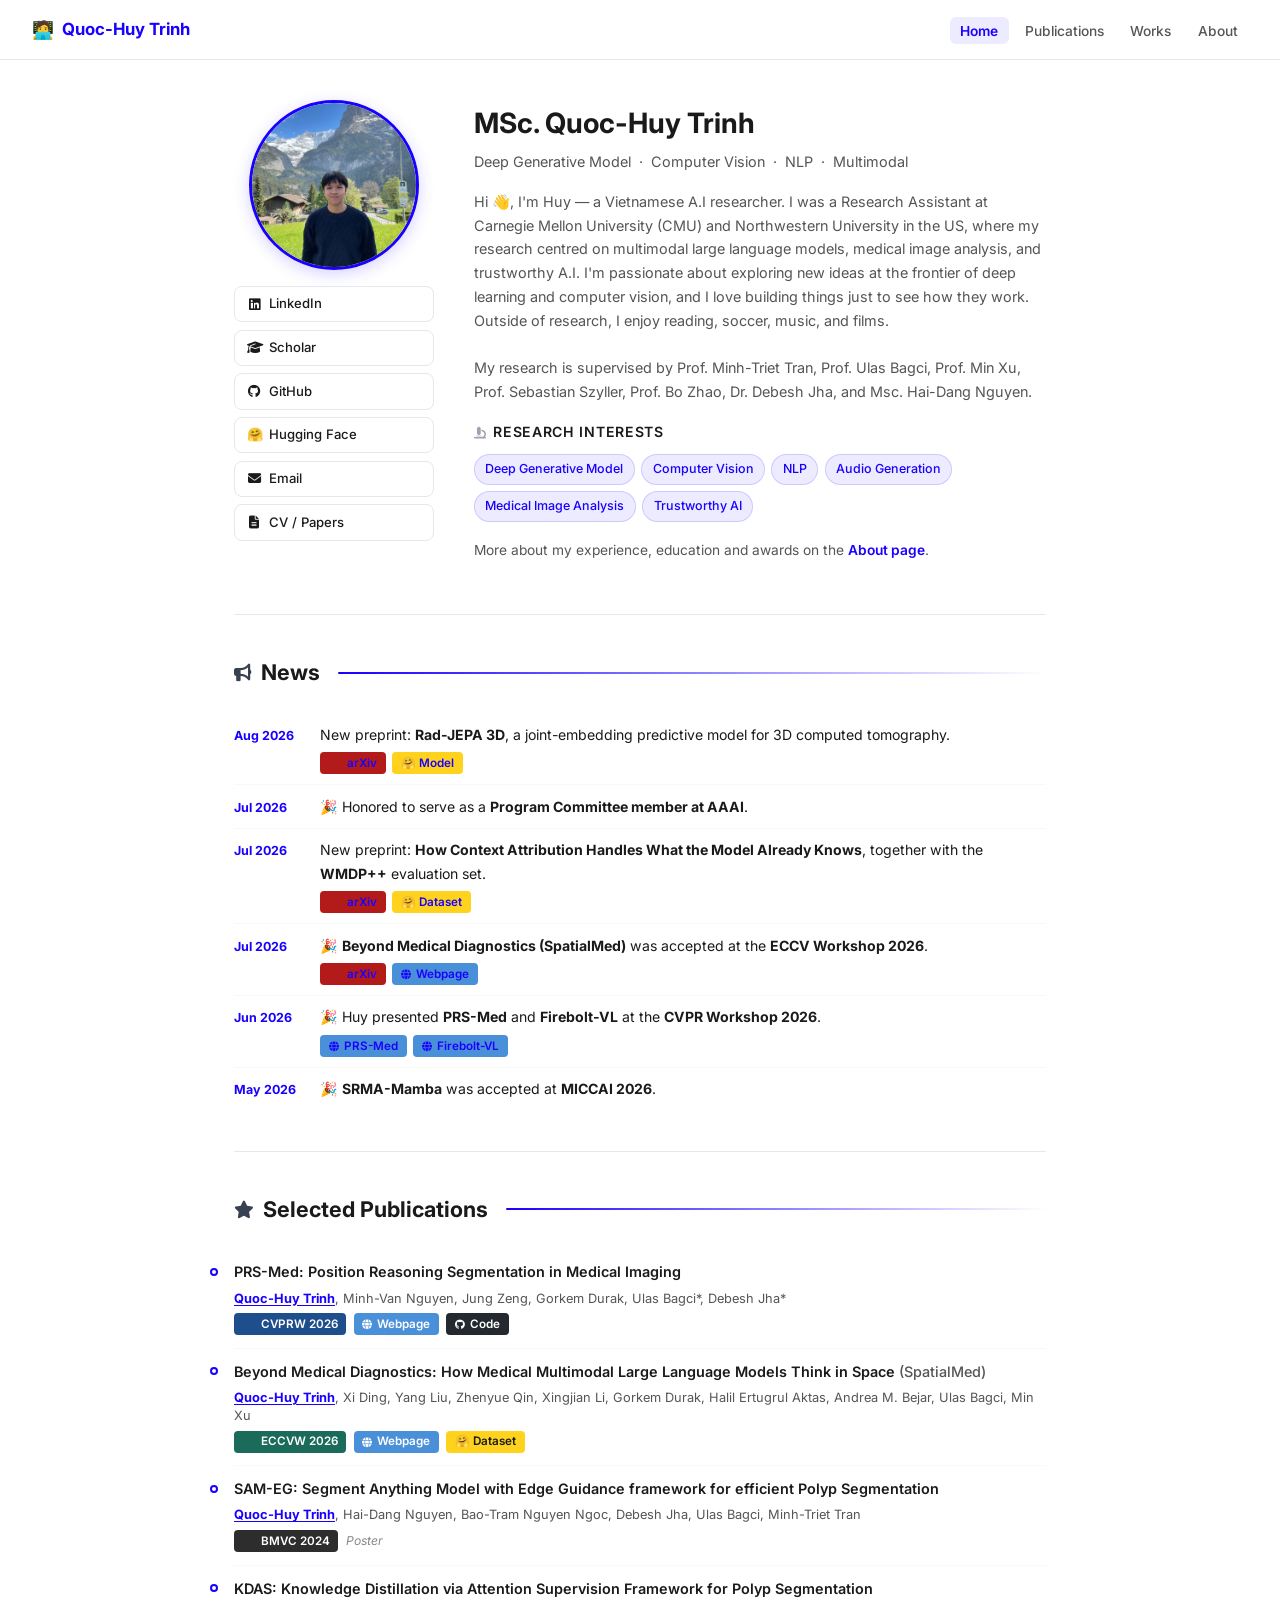
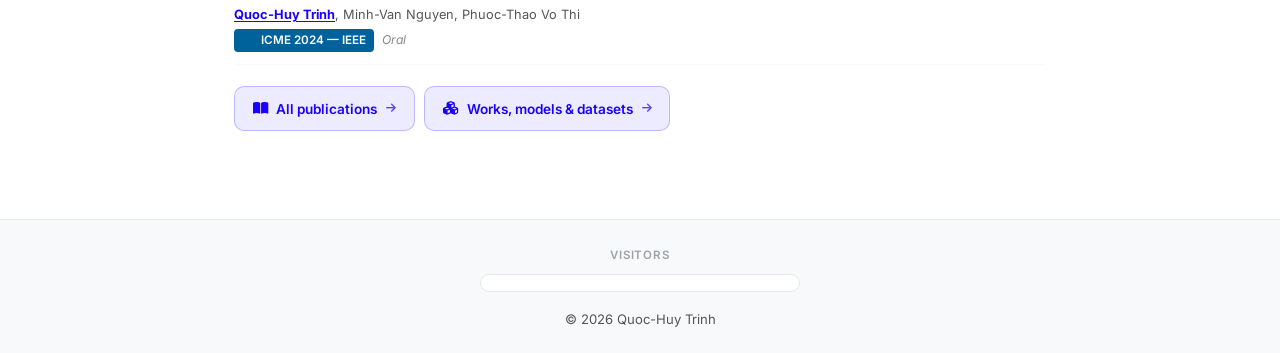
==== commit a955f91f: "feat:update profile" ====
--- a/index.html
+++ b/index.html
@@ -9,7 +9,7 @@
     <link href="https://fonts.googleapis.com/css2?family=Inter:wght@300;400;500;600;700&display=swap" rel="stylesheet">
     <link rel="stylesheet" href="https://cdnjs.cloudflare.com/ajax/libs/font-awesome/6.4.0/css/all.min.css">
     <link rel="stylesheet" href="./style.css">
-    <link rel="icon" href="https://cdn.iconscout.com/icon/free/png-256/free-h-character-alphabet-letter-32852.png">
+    <link rel="icon" href="data:image/svg+xml,%3Csvg xmlns=%27http://www.w3.org/2000/svg%27 viewBox=%270 0 100 100%27%3E%3Ctext x=%2750%27 y=%2768%27 font-size=%2764%27 text-anchor=%27middle%27%3E%F0%9F%93%96%3C/text%3E%3C/svg%3E">
 </head>
 <body>
 
@@ -18,7 +18,7 @@
 ═════════════════════════════════════════ -->
 <nav>
     <a href="index.html" class="nav-brand">
-        <i class="fa fa-code"></i>
+        <span style="font-size:1.1rem;">🧑‍💻</span>
         Quoc-Huy Trinh
     </a>
     <ul class="nav-links">
@@ -64,12 +64,12 @@
 
             <!-- bio -->
             <div class="about-bio">
-                <h2>Quoc-Huy Trinh</h2>
+                <h2>MSc. Quoc-Huy Trinh</h2>
                 <p class="subtitle">Deep Generative Model &nbsp;·&nbsp; Computer Vision &nbsp;·&nbsp; NLP &nbsp;·&nbsp; Multimodal</p>
                 <p>
-                    Hi <span style="display:inline-block;animation:wave 1.8s ease-in-out infinite;transform-origin:70% 70%;">👋</span>, I'm Huy — a Vietnamese Computer Science researcher. I graduated with honors with a Master's degree in Computer Science from Aalto University, and a Bachelor's degree in Information Technology (Honor Program) from Ho Chi Minh University of Science, VNU-HCM. I'm passionate about exploring new ideas at the frontier of deep learning and computer vision, and I love building things just to see how they work. Outside of research, I enjoy reading, soccer, music, and films.
+                    Hi <span style="display:inline-block;animation:wave 1.8s ease-in-out infinite;transform-origin:70% 70%;">👋</span>, I'm Huy — a Vietnamese A.I researcher. I was a Research Assistant at Carnegie Mellon University (CMU) and Northwestern University in the US, where my research centred on multimodal large language models, medical image analysis, and trustworthy A.I. I'm passionate about exploring new ideas at the frontier of deep learning and computer vision, and I love building things just to see how they work. Outside of research, I enjoy reading, soccer, music, and films.
                     <br><br>
-                    My research is supervised by Prof. Minh-Triet Tran, Prof. Ulas Bagci, Prof. Sebastian Szyller, Prof. Bo Zhao, Dr. Debesh Jha, and Msc. Hai-Dang Nguyen.
+                    My research is supervised by Prof. Minh-Triet Tran, Prof. Ulas Bagci, Prof. Min Xu, Prof. Sebastian Szyller, Prof. Bo Zhao, Dr. Debesh Jha, and Msc. Hai-Dang Nguyen.
                 </p>
 
                 <div class="research-interests">
@@ -104,10 +104,21 @@
             <div>
                 New preprint: <strong>Rad-JEPA 3D</strong>, a joint-embedding predictive model for 3D computed tomography.
                 <div class="news-badges">
+                    <a class="vbadge b-arxiv" href="https://arxiv.org/abs/2607.26196" target="_blank">
+                        <img src="https://www.google.com/s2/favicons?domain=arxiv.org" alt="">
+                        arXiv
+                    </a>
                     <a class="vbadge b-hf" href="https://huggingface.co/huyquoctrinh/Rad-Jepa-3D" target="_blank">
                         🤗 Model
                     </a>
                 </div>
+            </div>
+        </div>
+
+        <div class="news-item">
+            <span class="news-date">Jul 2026</span>
+            <div>
+                🎉 Honored to serve as a <strong>Program Committee member at AAAI</strong>.
             </div>
         </div>
 
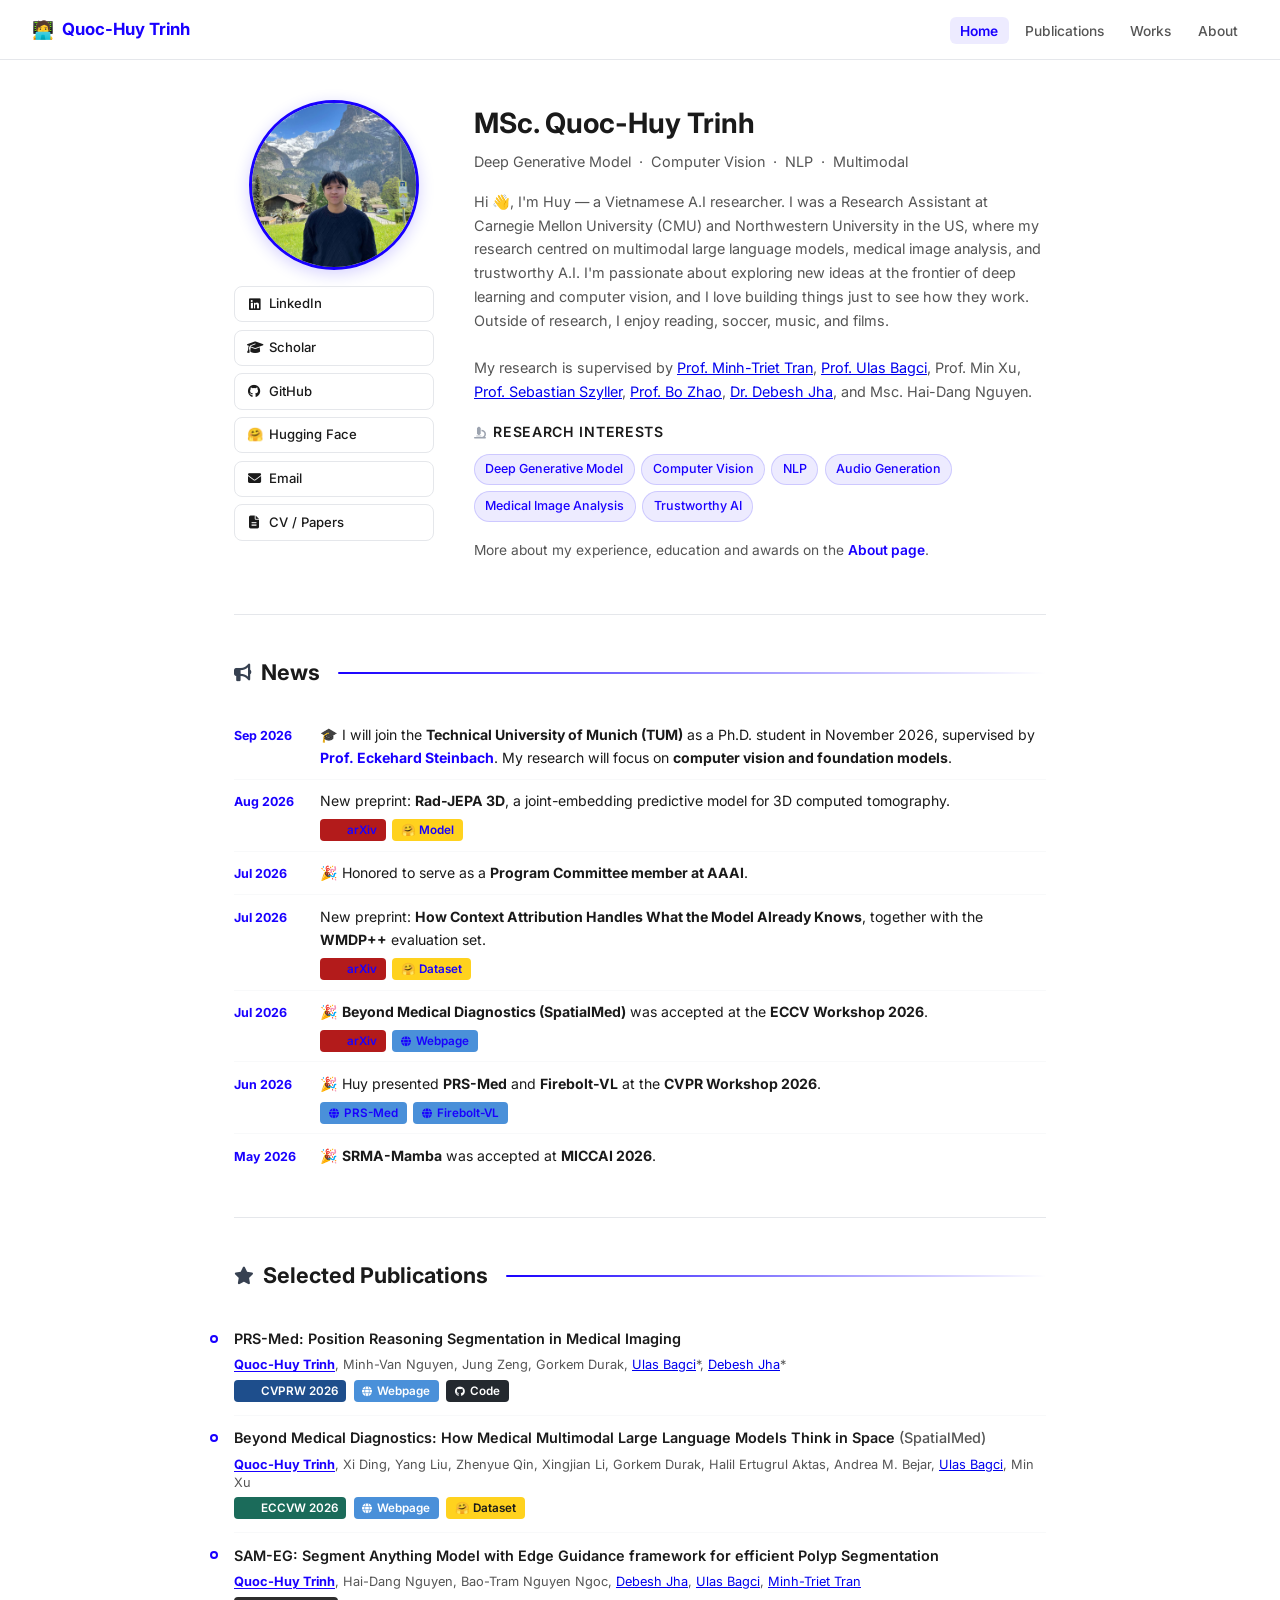
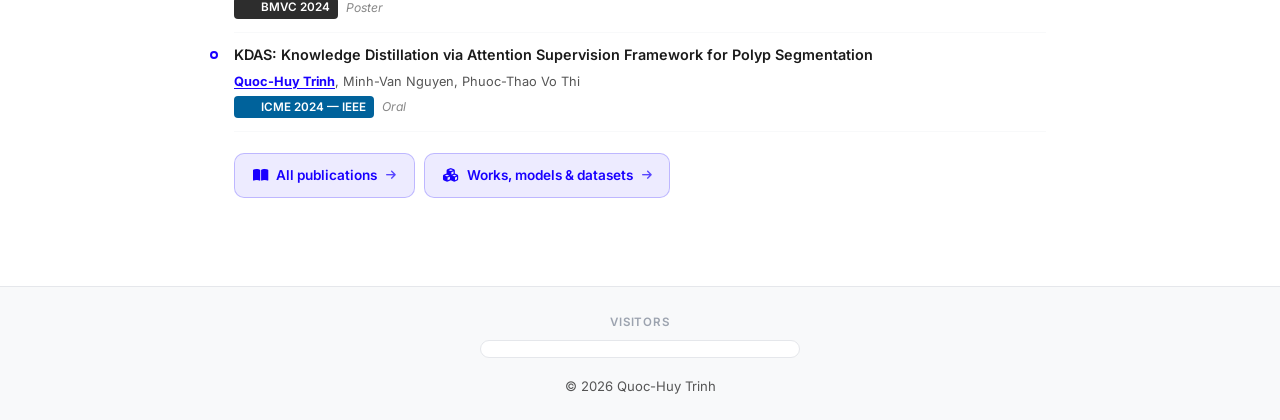
==== commit cec6f6f5: "feat:update info" ====
--- a/index.html
+++ b/index.html
@@ -69,7 +69,7 @@
                 <p>
                     Hi <span style="display:inline-block;animation:wave 1.8s ease-in-out infinite;transform-origin:70% 70%;">👋</span>, I'm Huy — a Vietnamese A.I researcher. I was a Research Assistant at Carnegie Mellon University (CMU) and Northwestern University in the US, where my research centred on multimodal large language models, medical image analysis, and trustworthy A.I. I'm passionate about exploring new ideas at the frontier of deep learning and computer vision, and I love building things just to see how they work. Outside of research, I enjoy reading, soccer, music, and films.
                     <br><br>
-                    My research is supervised by Prof. Minh-Triet Tran, Prof. Ulas Bagci, Prof. Min Xu, Prof. Sebastian Szyller, Prof. Bo Zhao, Dr. Debesh Jha, and Msc. Hai-Dang Nguyen.
+                    My research is supervised by <a href="https://www.fit.hcmus.edu.vn/~tmtriet/" target="_blank" rel="noopener noreferrer">Prof. Minh-Triet Tran</a>, <a href="https://bagcilab.com/people/ulas-bagci-phd" target="_blank" rel="noopener noreferrer">Prof. Ulas Bagci</a>, Prof. Min Xu, <a href="https://sebszyller.com/" target="_blank" rel="noopener noreferrer">Prof. Sebastian Szyller</a>, <a href="https://zbjob.github.io/" target="_blank" rel="noopener noreferrer">Prof. Bo Zhao</a>, <a href="https://debeshjha.com/" target="_blank" rel="noopener noreferrer">Dr. Debesh Jha</a>, and Msc. Hai-Dang Nguyen.
                 </p>
 
                 <div class="research-interests">
@@ -100,6 +100,13 @@
         <h2 class="section-title"><i class="fas fa-bullhorn icon"></i> News</h2>
 
         <div class="news-item">
+            <span class="news-date">Sep 2026</span>
+            <div>
+                🎓 I will join the <strong>Technical University of Munich (TUM)</strong> as a Ph.D. student in November 2026, supervised by <strong><a href="https://www.ce.cit.tum.de/en/lmt/team/staff/steinbach-eckehard/" target="_blank" rel="noopener noreferrer">Prof. Eckehard Steinbach</a></strong>. My research will focus on <strong>computer vision and foundation models</strong>.
+            </div>
+        </div>
+
+        <div class="news-item">
             <span class="news-date">Aug 2026</span>
             <div>
                 New preprint: <strong>Rad-JEPA 3D</strong>, a joint-embedding predictive model for 3D computed tomography.
@@ -188,7 +195,7 @@
 
         <div class="pub-item">
             <div class="pub-title">PRS-Med: Position Reasoning Segmentation in Medical Imaging</div>
-            <div class="pub-authors"><span class="me-first">Quoc-Huy Trinh</span>, Minh-Van Nguyen, Jung Zeng, Gorkem Durak, Ulas Bagci*, Debesh Jha*</div>
+            <div class="pub-authors"><span class="me-first">Quoc-Huy Trinh</span>, Minh-Van Nguyen, Jung Zeng, Gorkem Durak, <a href="https://bagcilab.com/people/ulas-bagci-phd" target="_blank" rel="noopener noreferrer">Ulas Bagci</a>*, <a href="https://debeshjha.com/" target="_blank" rel="noopener noreferrer">Debesh Jha</a>*</div>
             <div class="pub-meta">
                 <a class="vbadge b-cvpr" href="https://arxiv.org/abs/2505.11872" target="_blank">
                     <img src="https://www.google.com/s2/favicons?domain=thecvf.com" alt="">
@@ -205,7 +212,7 @@
 
         <div class="pub-item">
             <div class="pub-title">Beyond Medical Diagnostics: How Medical Multimodal Large Language Models Think in Space <span style="color:var(--text-light);font-weight:500;">(SpatialMed)</span></div>
-            <div class="pub-authors"><span class="me-first">Quoc-Huy Trinh</span>, Xi Ding, Yang Liu, Zhenyue Qin, Xingjian Li, Gorkem Durak, Halil Ertugrul Aktas, Andrea M. Bejar, Ulas Bagci, Min Xu</div>
+            <div class="pub-authors"><span class="me-first">Quoc-Huy Trinh</span>, Xi Ding, Yang Liu, Zhenyue Qin, Xingjian Li, Gorkem Durak, Halil Ertugrul Aktas, Andrea M. Bejar, <a href="https://bagcilab.com/people/ulas-bagci-phd" target="_blank" rel="noopener noreferrer">Ulas Bagci</a>, Min Xu</div>
             <div class="pub-meta">
                 <a class="vbadge b-eccv" href="https://arxiv.org/abs/2603.13800" target="_blank">
                     <img src="https://www.google.com/s2/favicons?domain=ecva.net" alt="">
@@ -222,7 +229,7 @@
 
         <div class="pub-item">
             <div class="pub-title">SAM-EG: Segment Anything Model with Edge Guidance framework for efficient Polyp Segmentation</div>
-            <div class="pub-authors"><span class="me-first">Quoc-Huy Trinh</span>, Hai-Dang Nguyen, Bao-Tram Nguyen Ngoc, Debesh Jha, Ulas Bagci, Minh-Triet Tran</div>
+            <div class="pub-authors"><span class="me-first">Quoc-Huy Trinh</span>, Hai-Dang Nguyen, Bao-Tram Nguyen Ngoc, <a href="https://debeshjha.com/" target="_blank" rel="noopener noreferrer">Debesh Jha</a>, <a href="https://bagcilab.com/people/ulas-bagci-phd" target="_blank" rel="noopener noreferrer">Ulas Bagci</a>, <a href="https://www.fit.hcmus.edu.vn/~tmtriet/" target="_blank" rel="noopener noreferrer">Minh-Triet Tran</a></div>
             <div class="pub-meta">
                 <a class="vbadge b-bmvc" href="https://arxiv.org/abs/2406.14819" target="_blank">
                     <img src="https://www.google.com/s2/favicons?domain=bmva.org" alt="">
